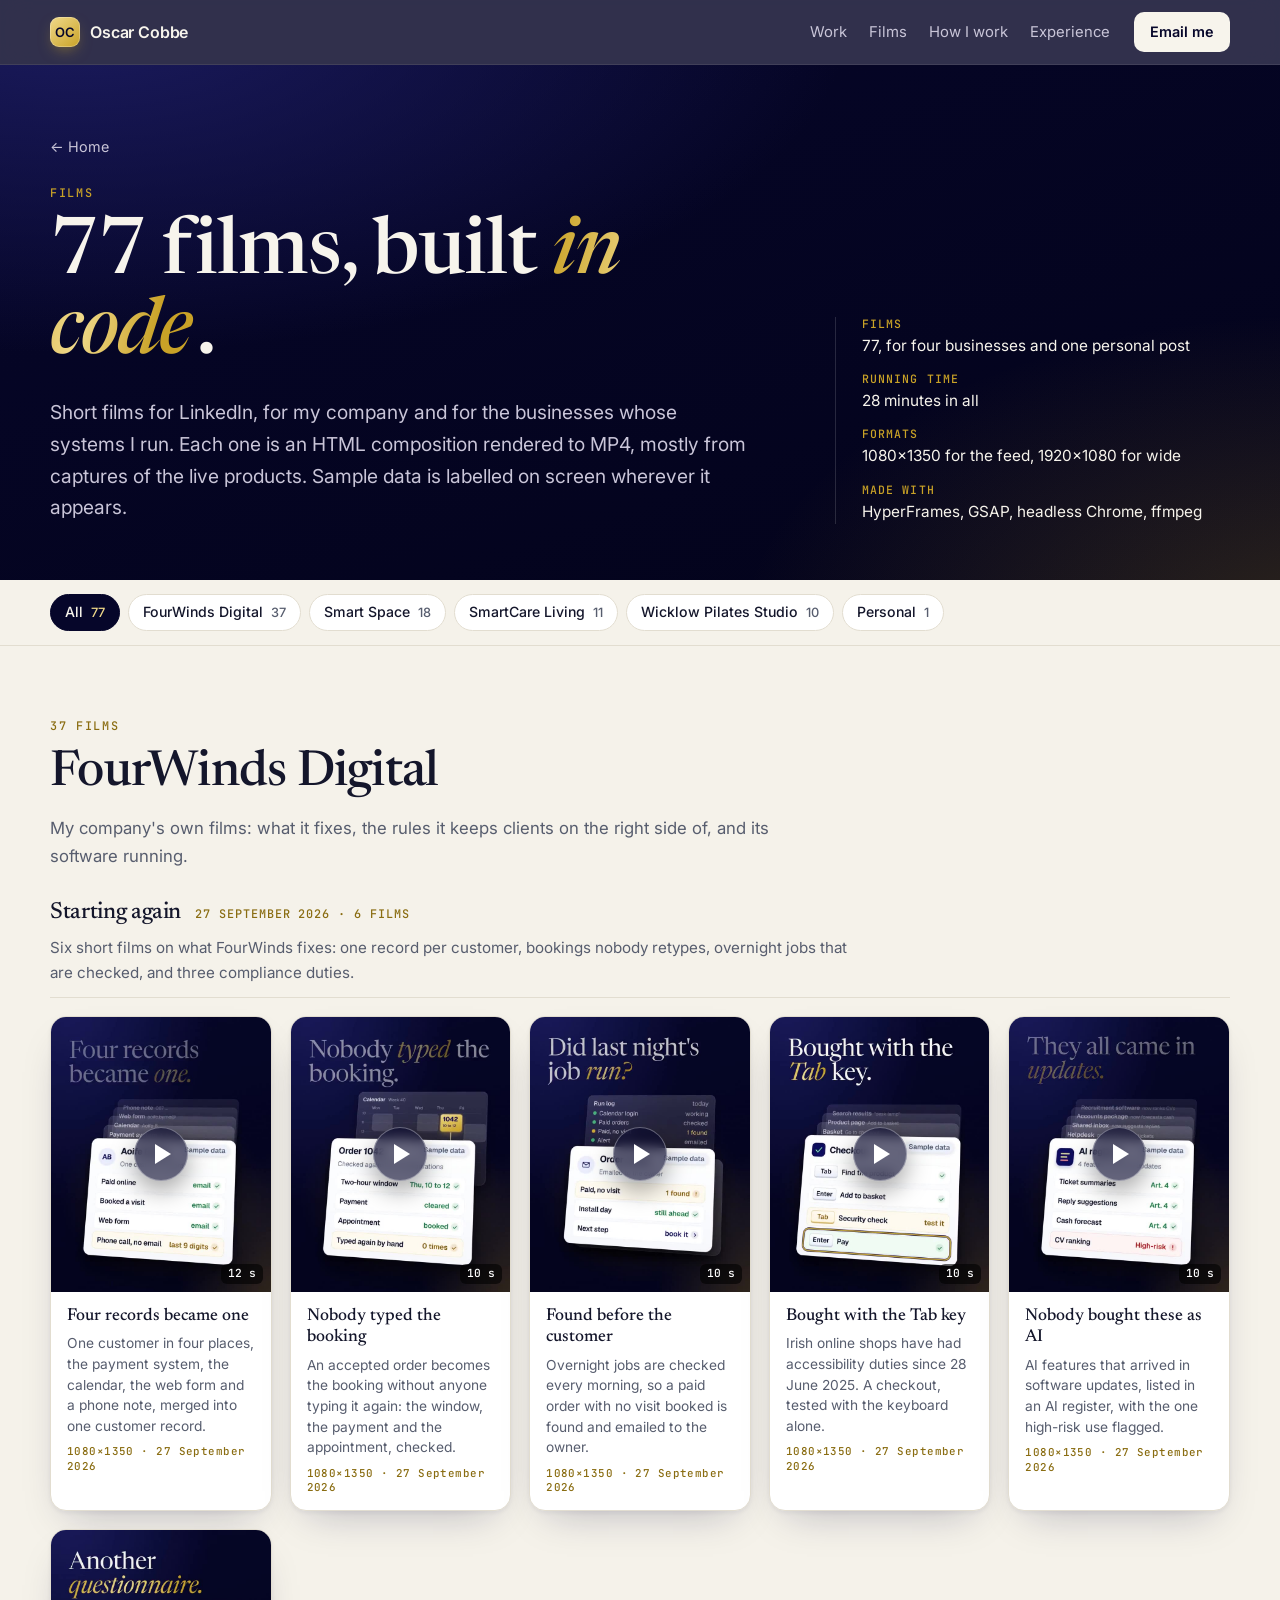
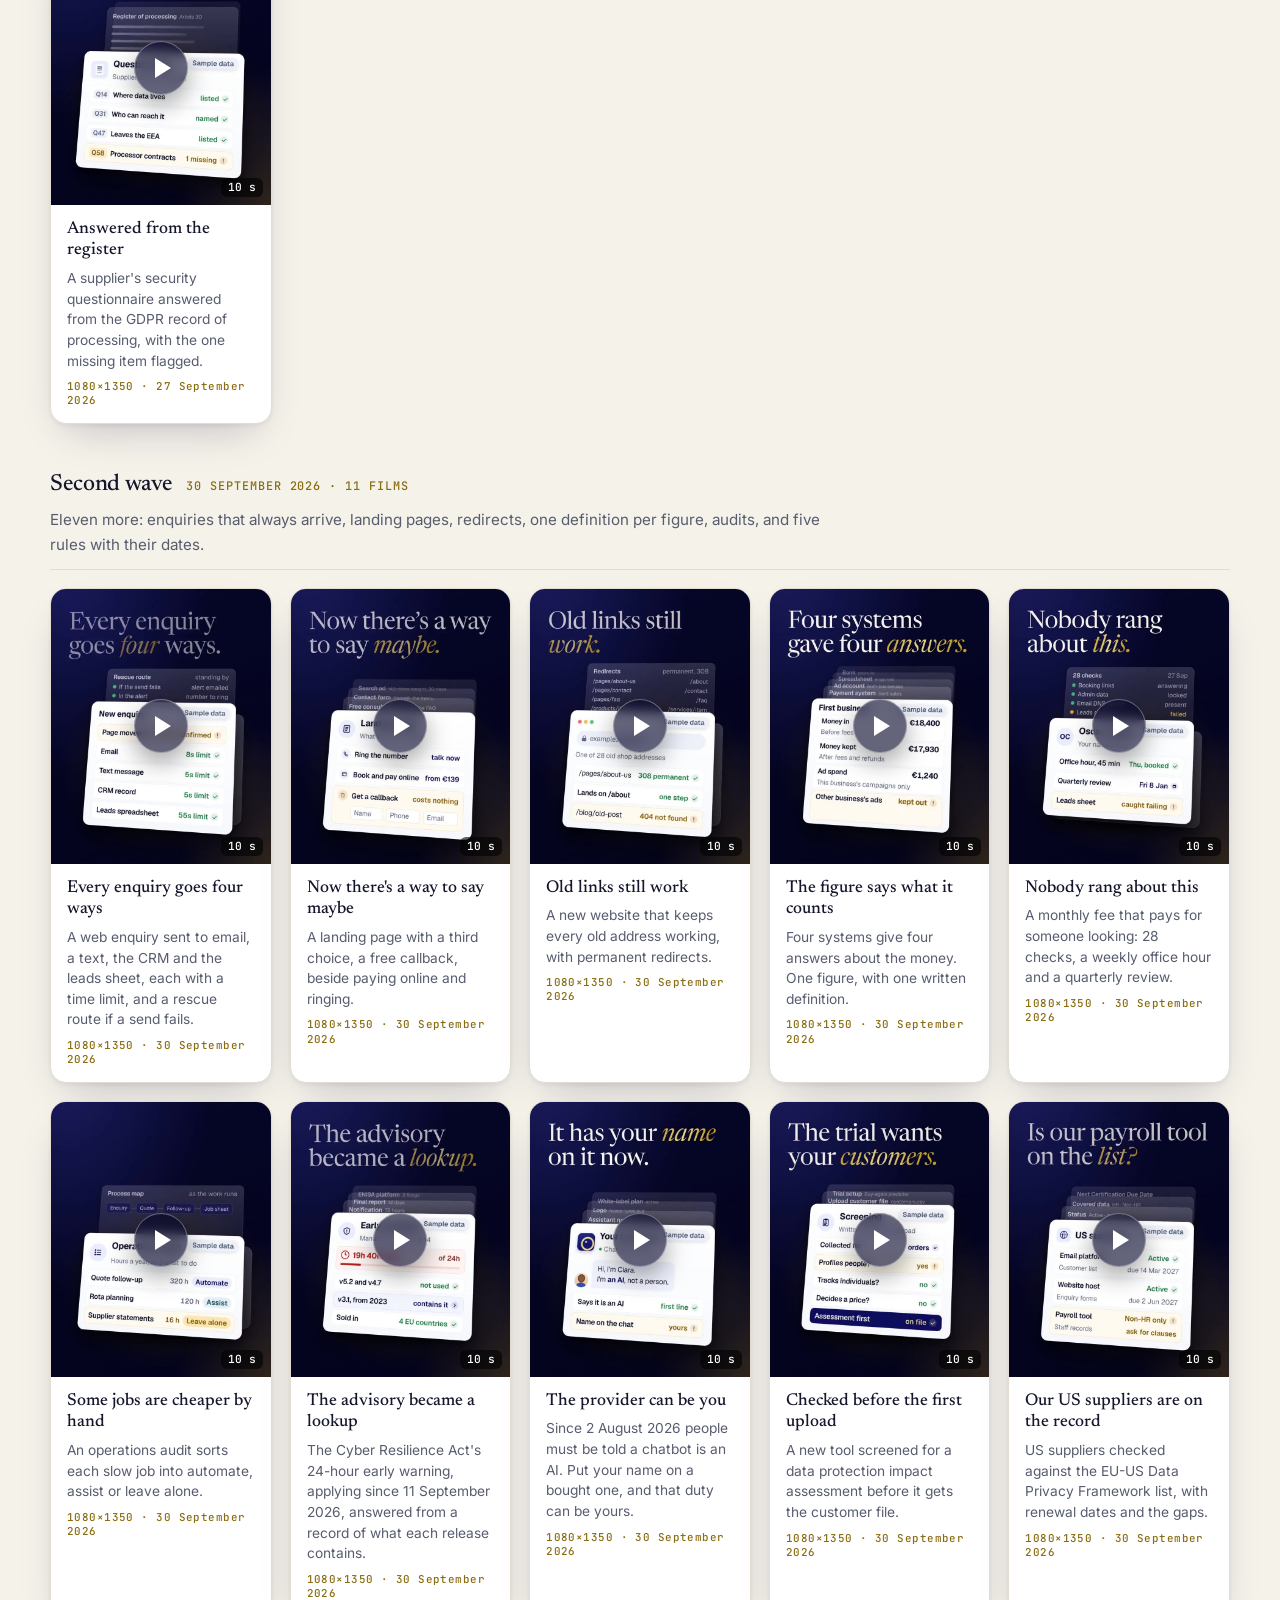
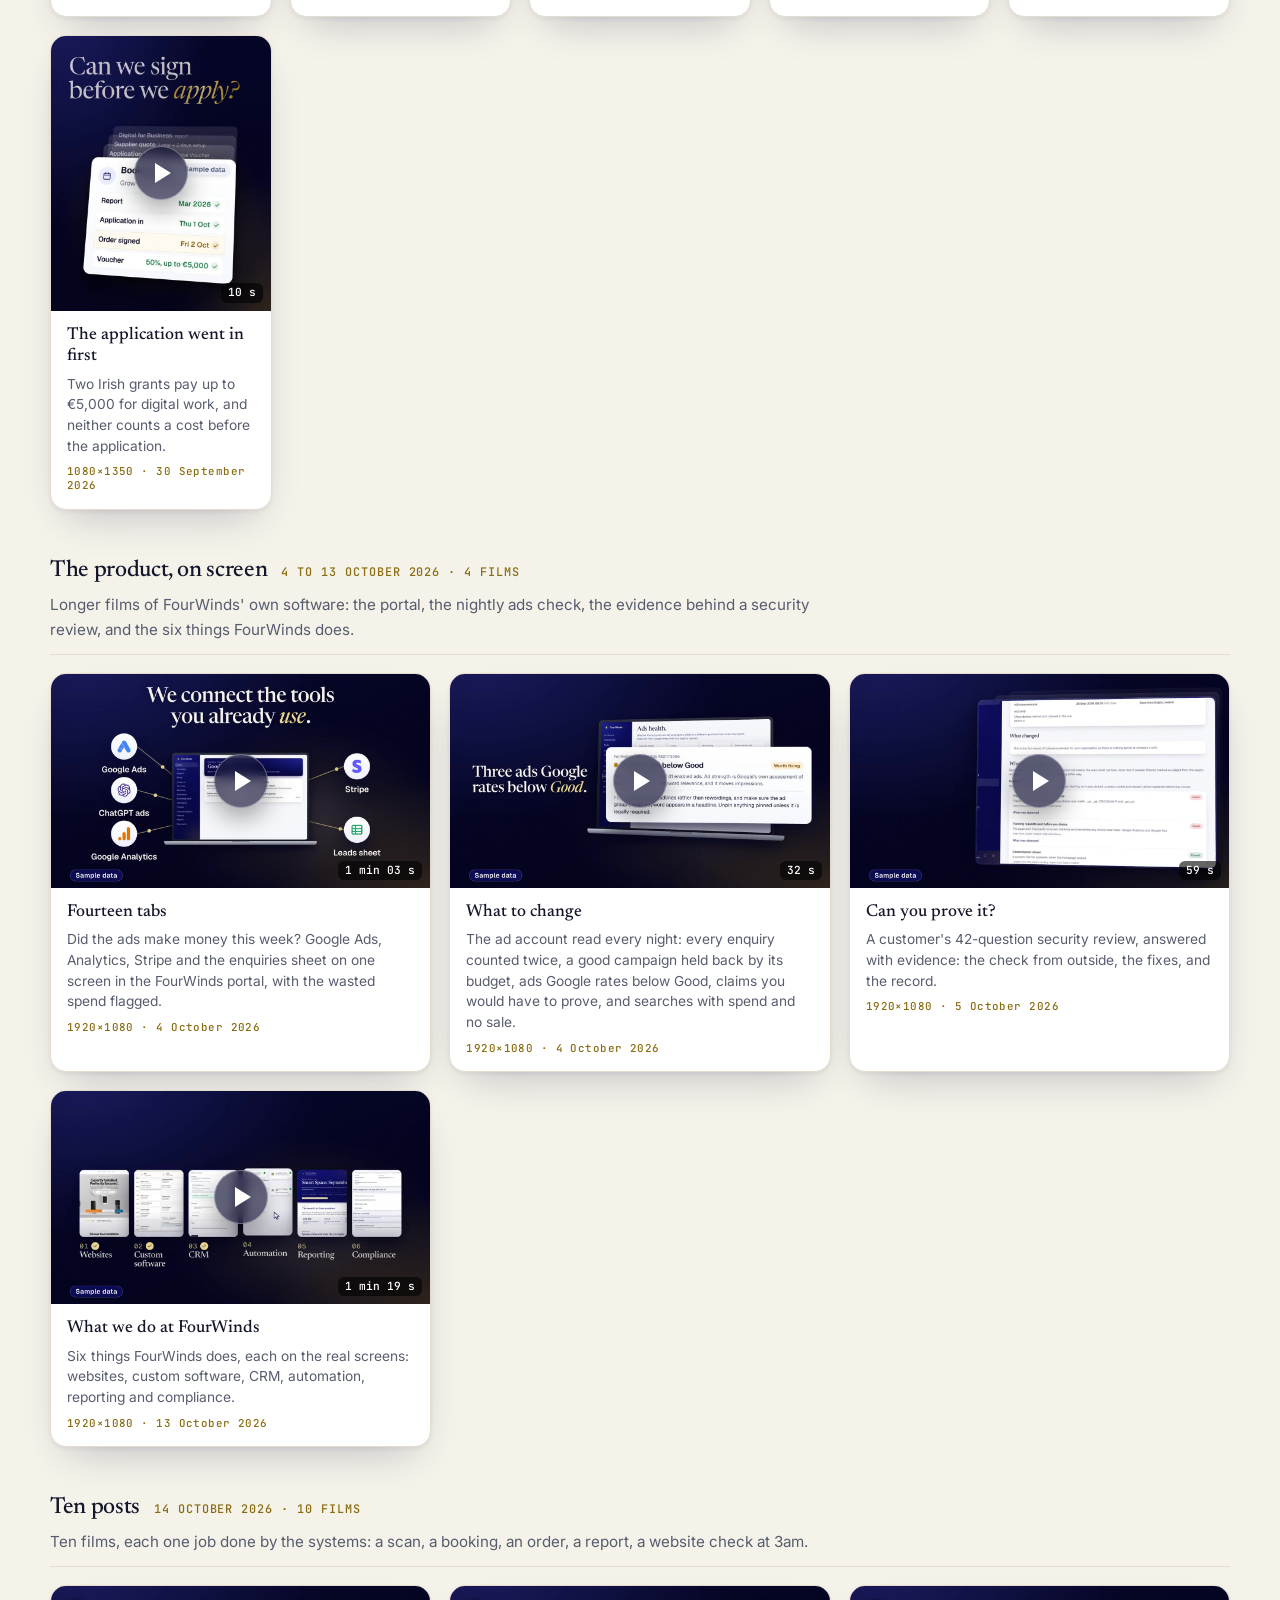
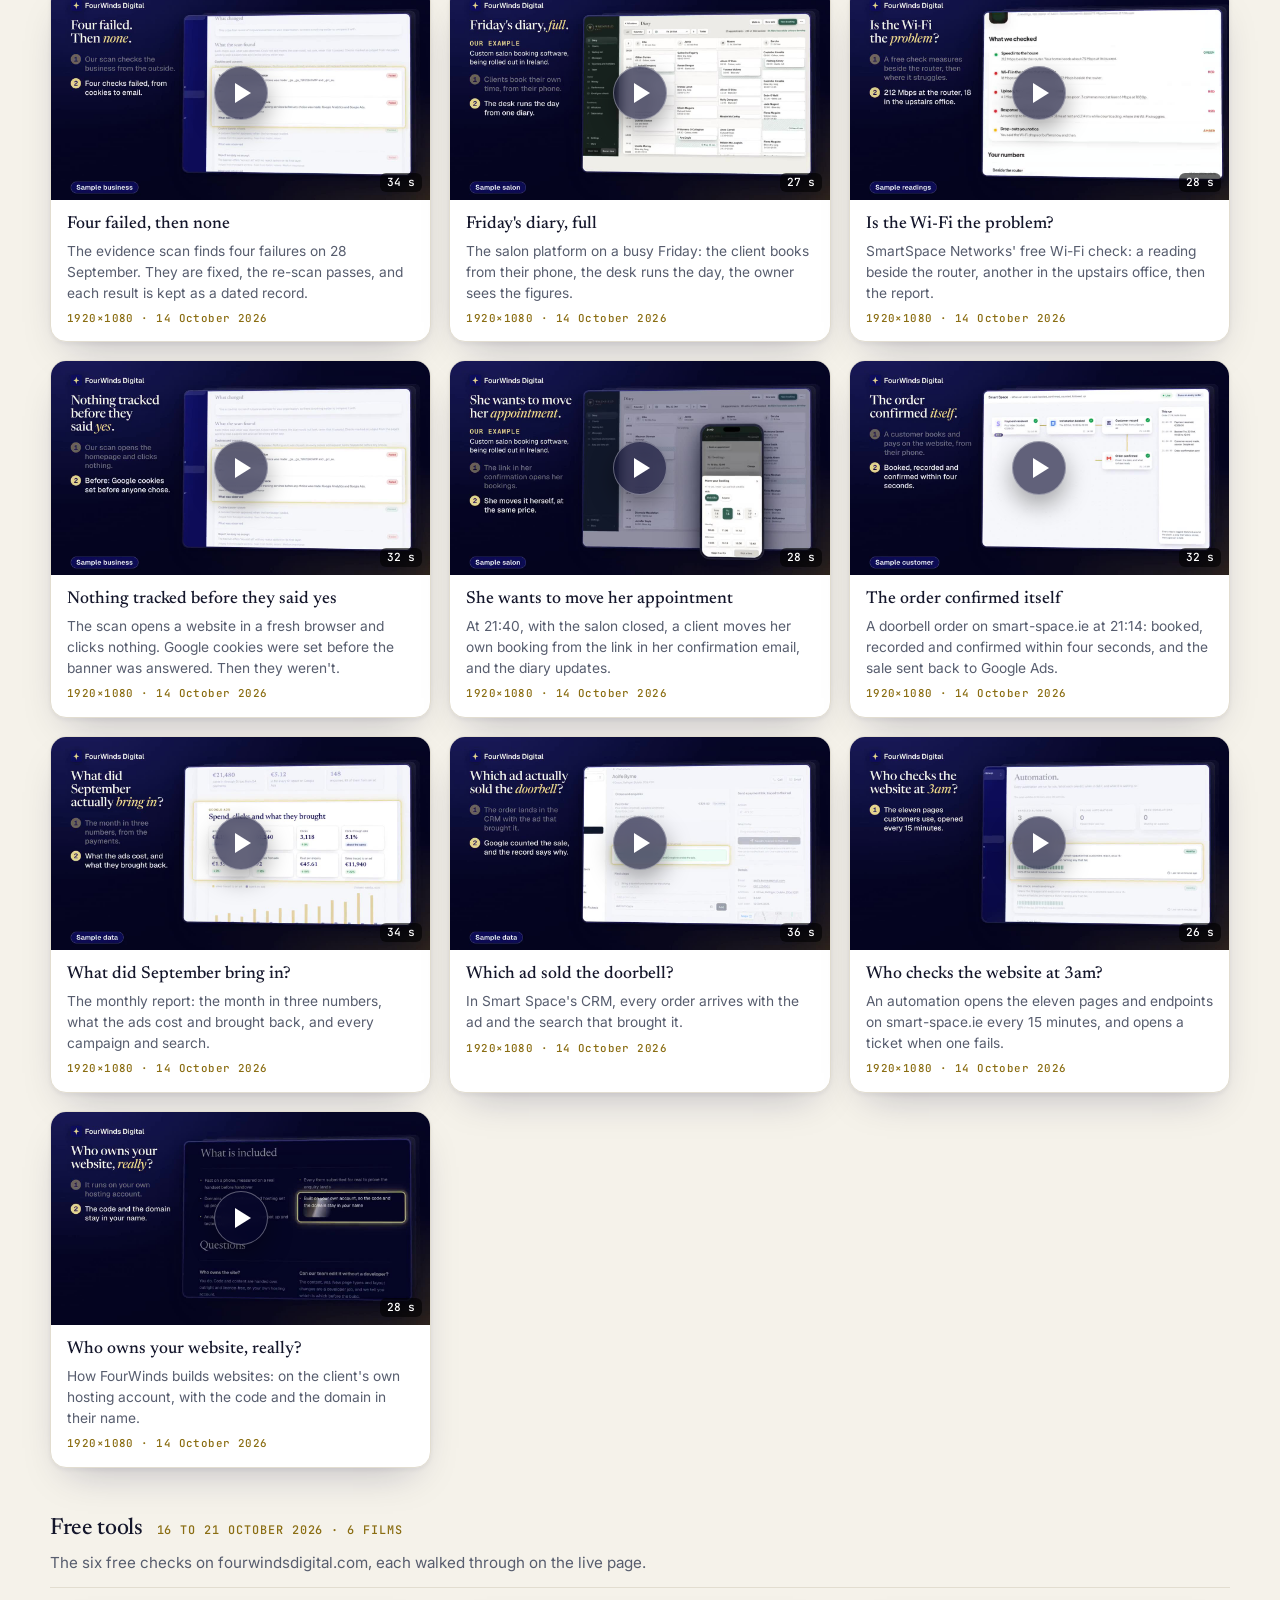
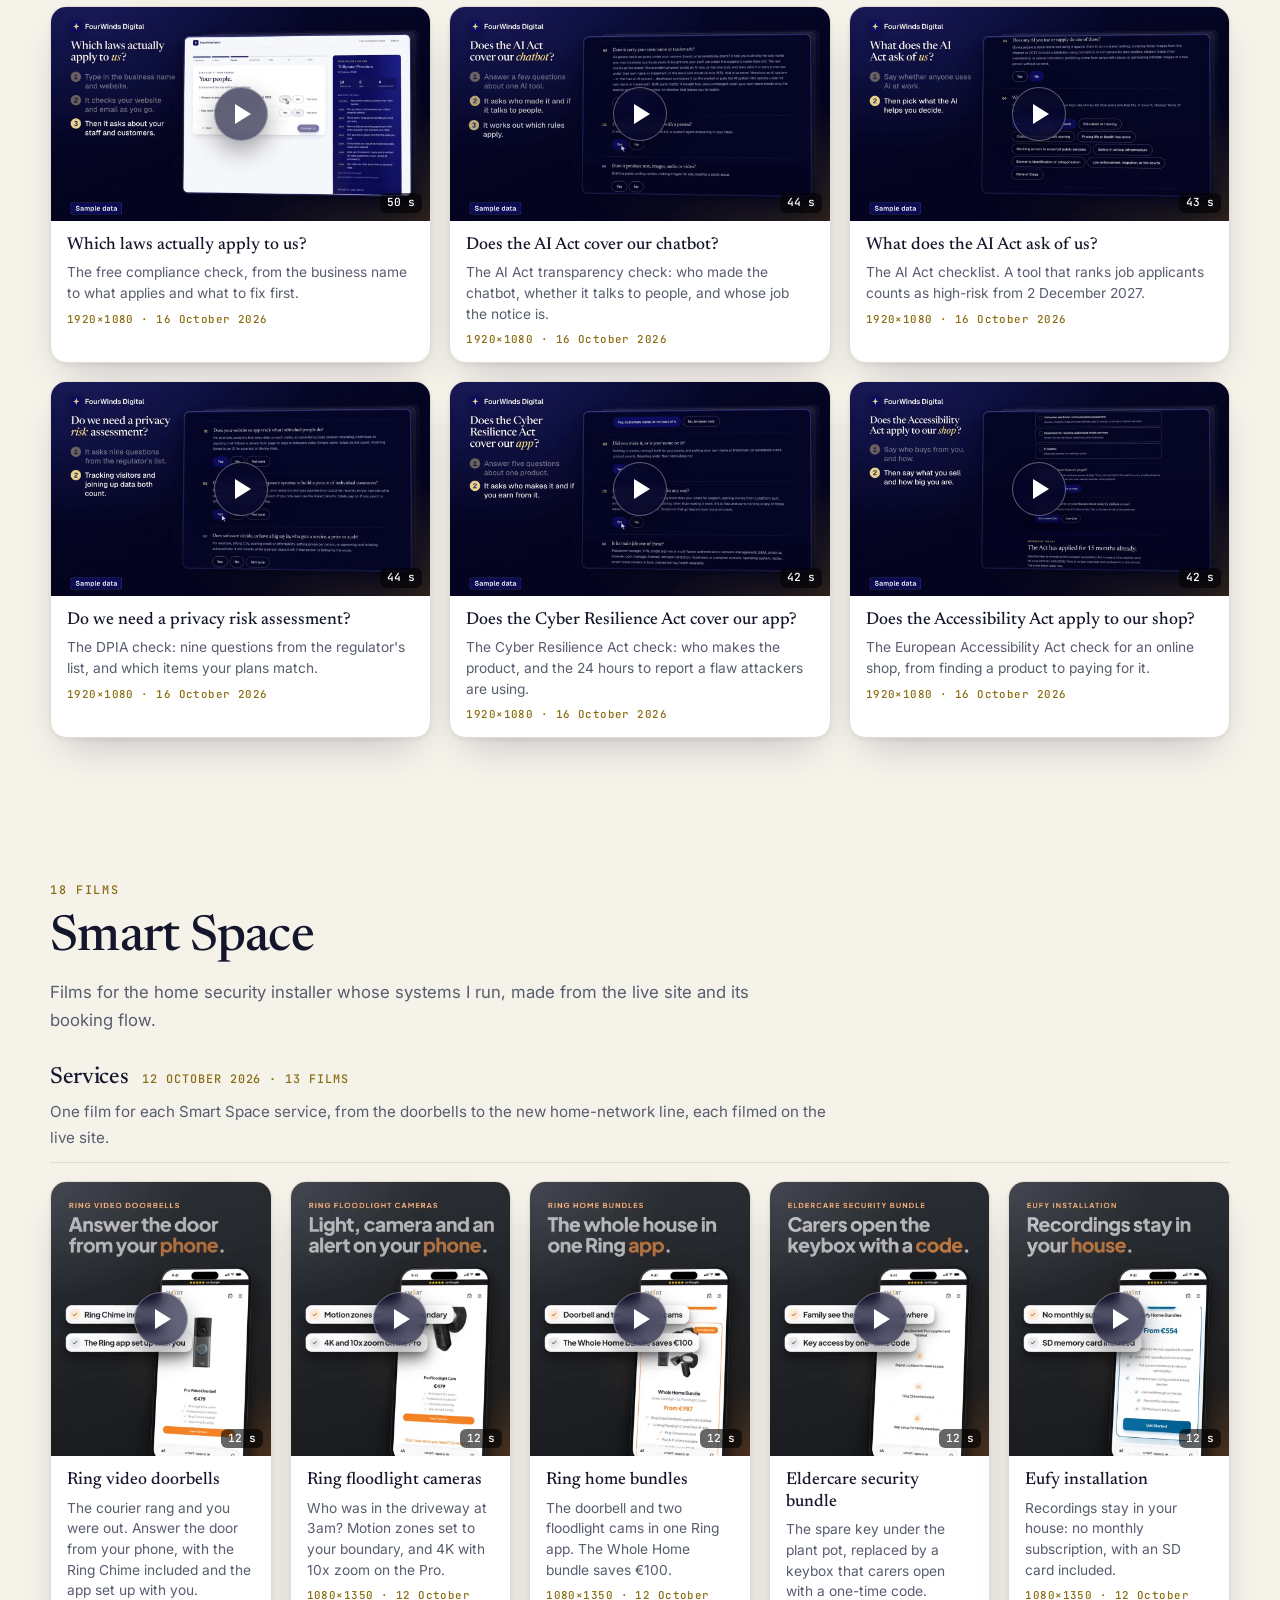
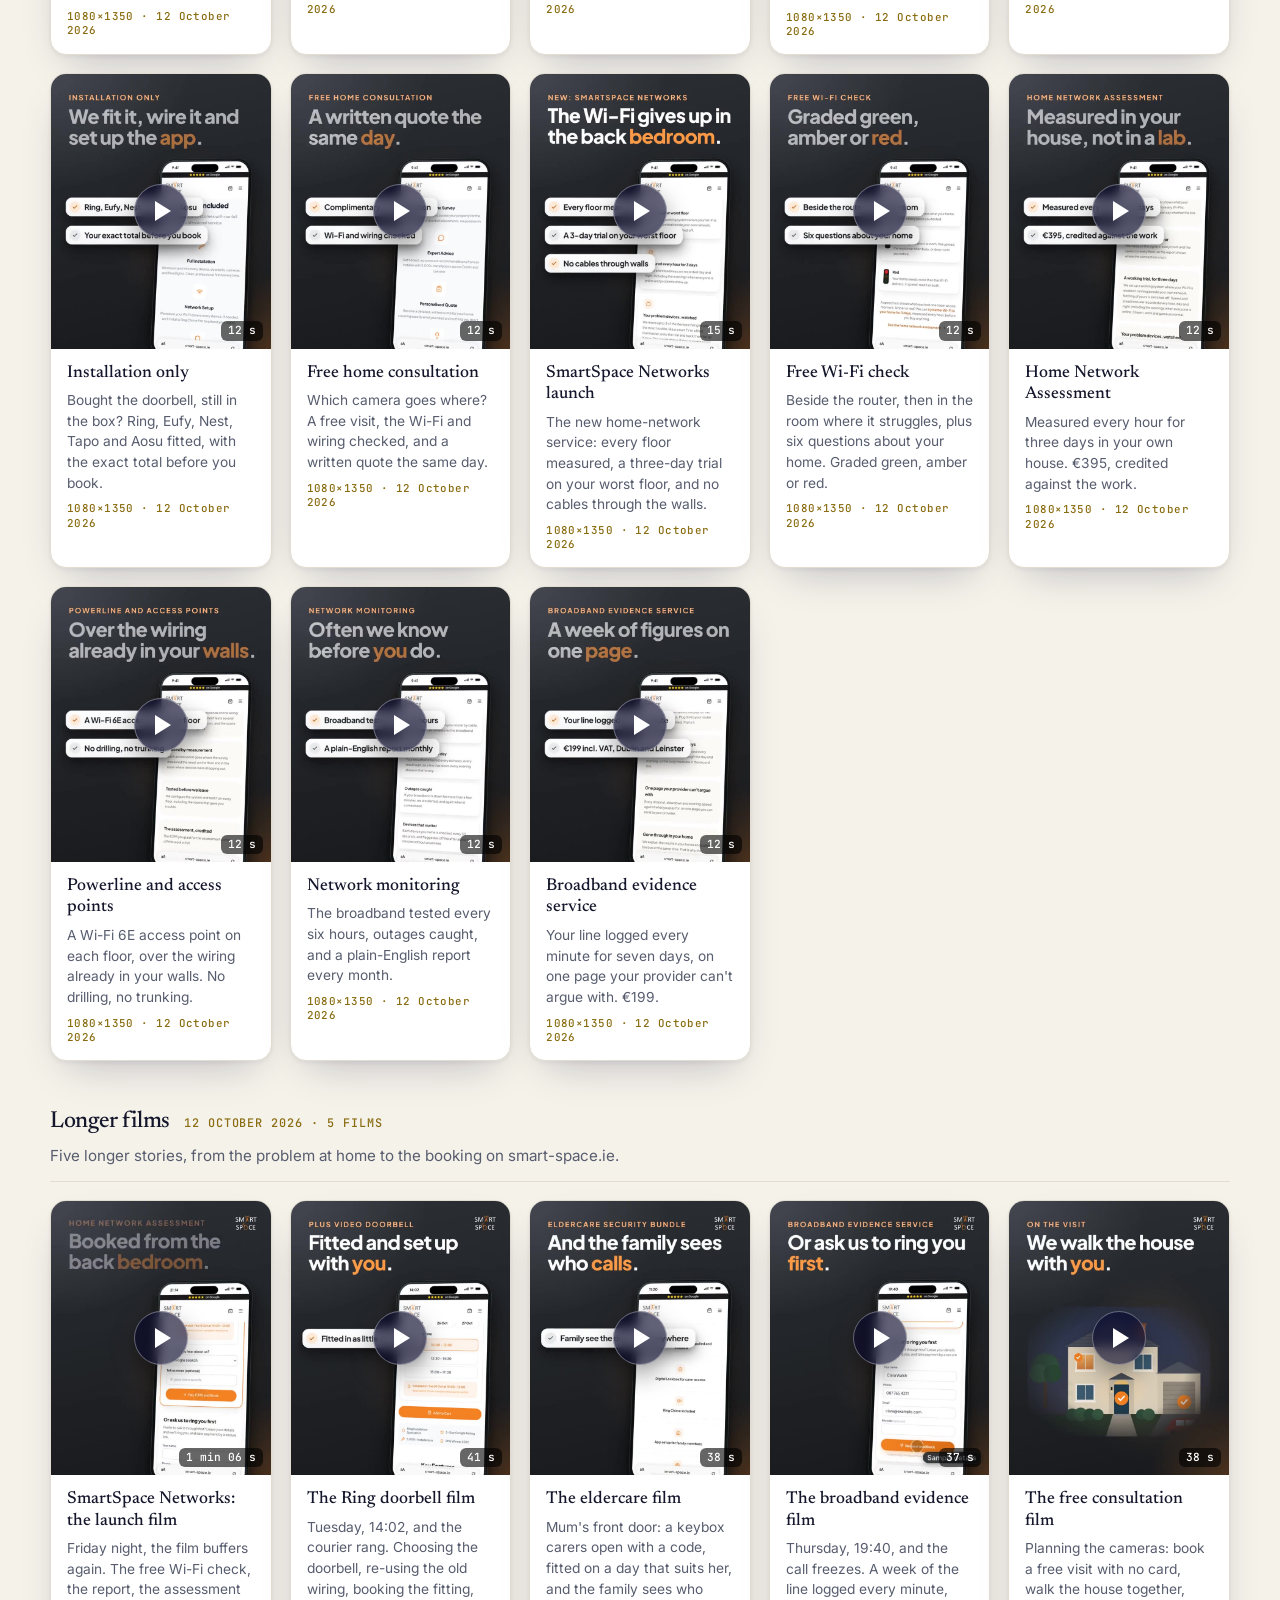
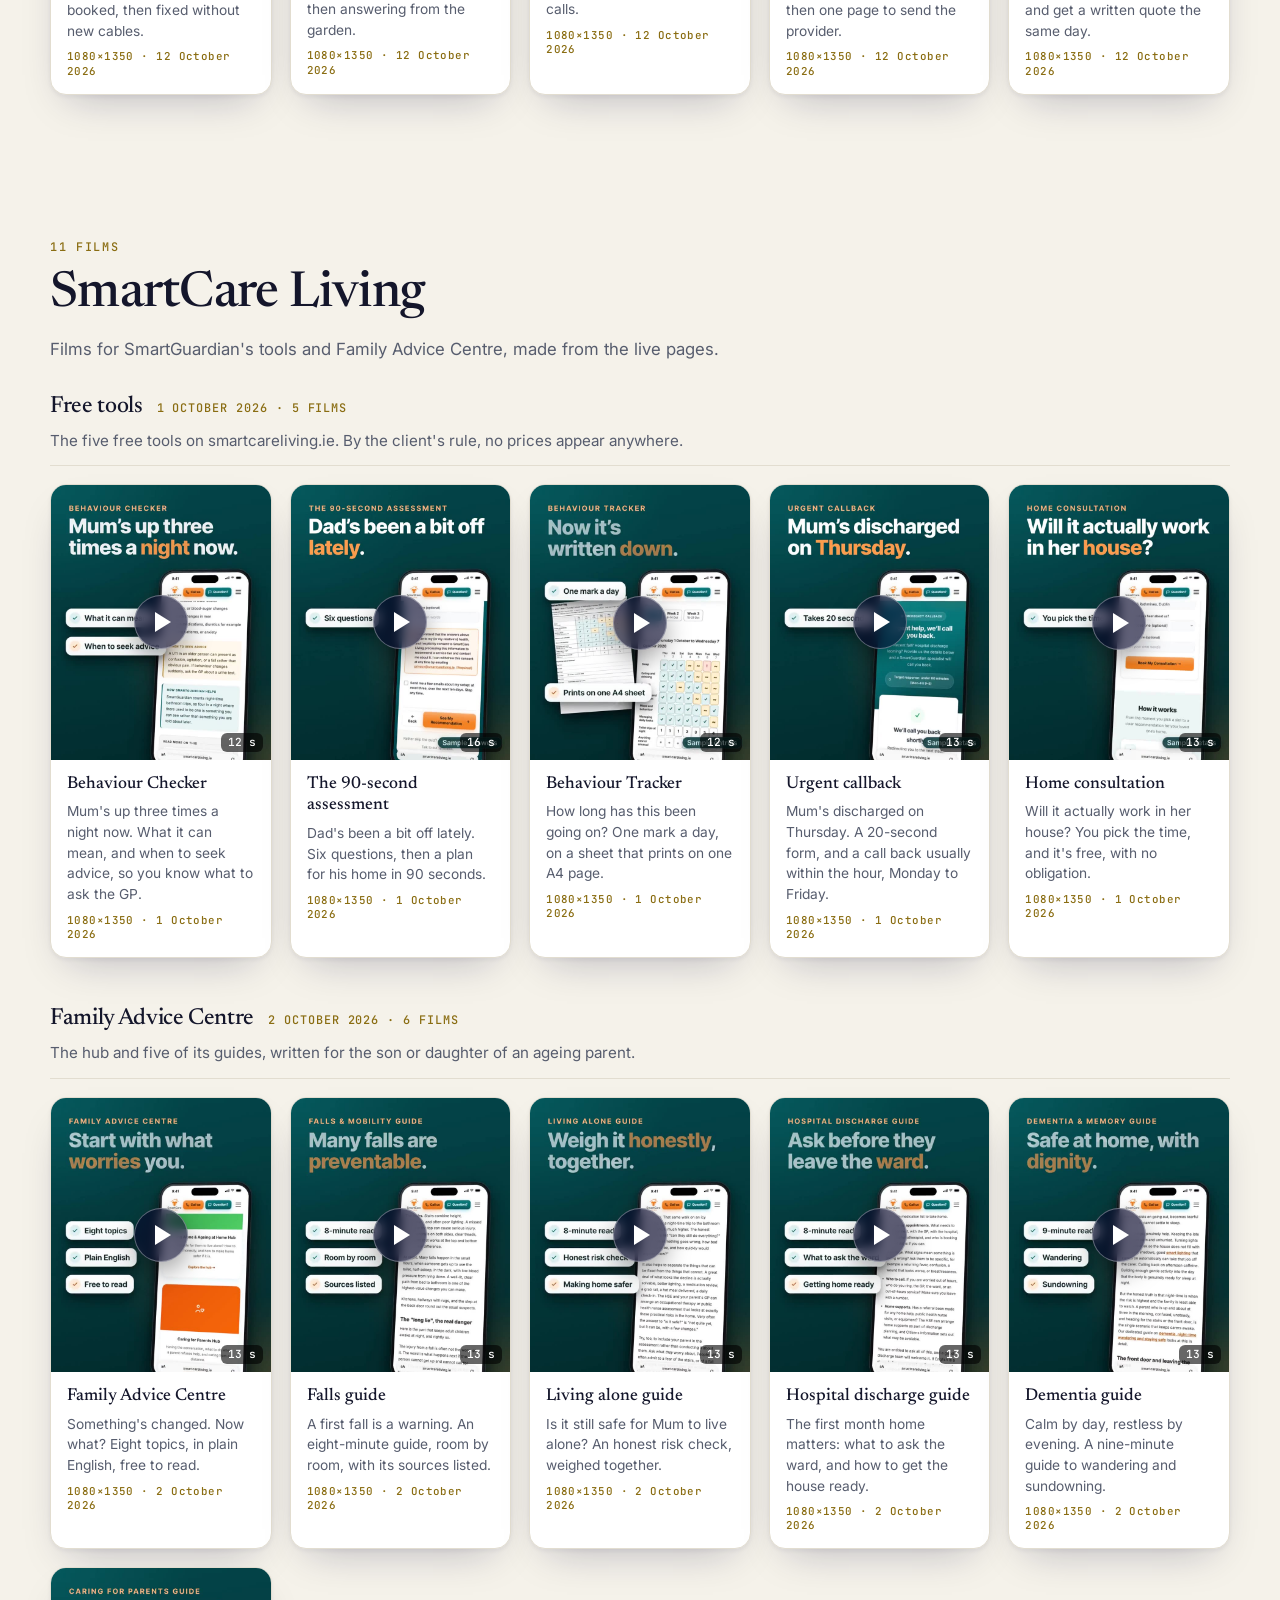
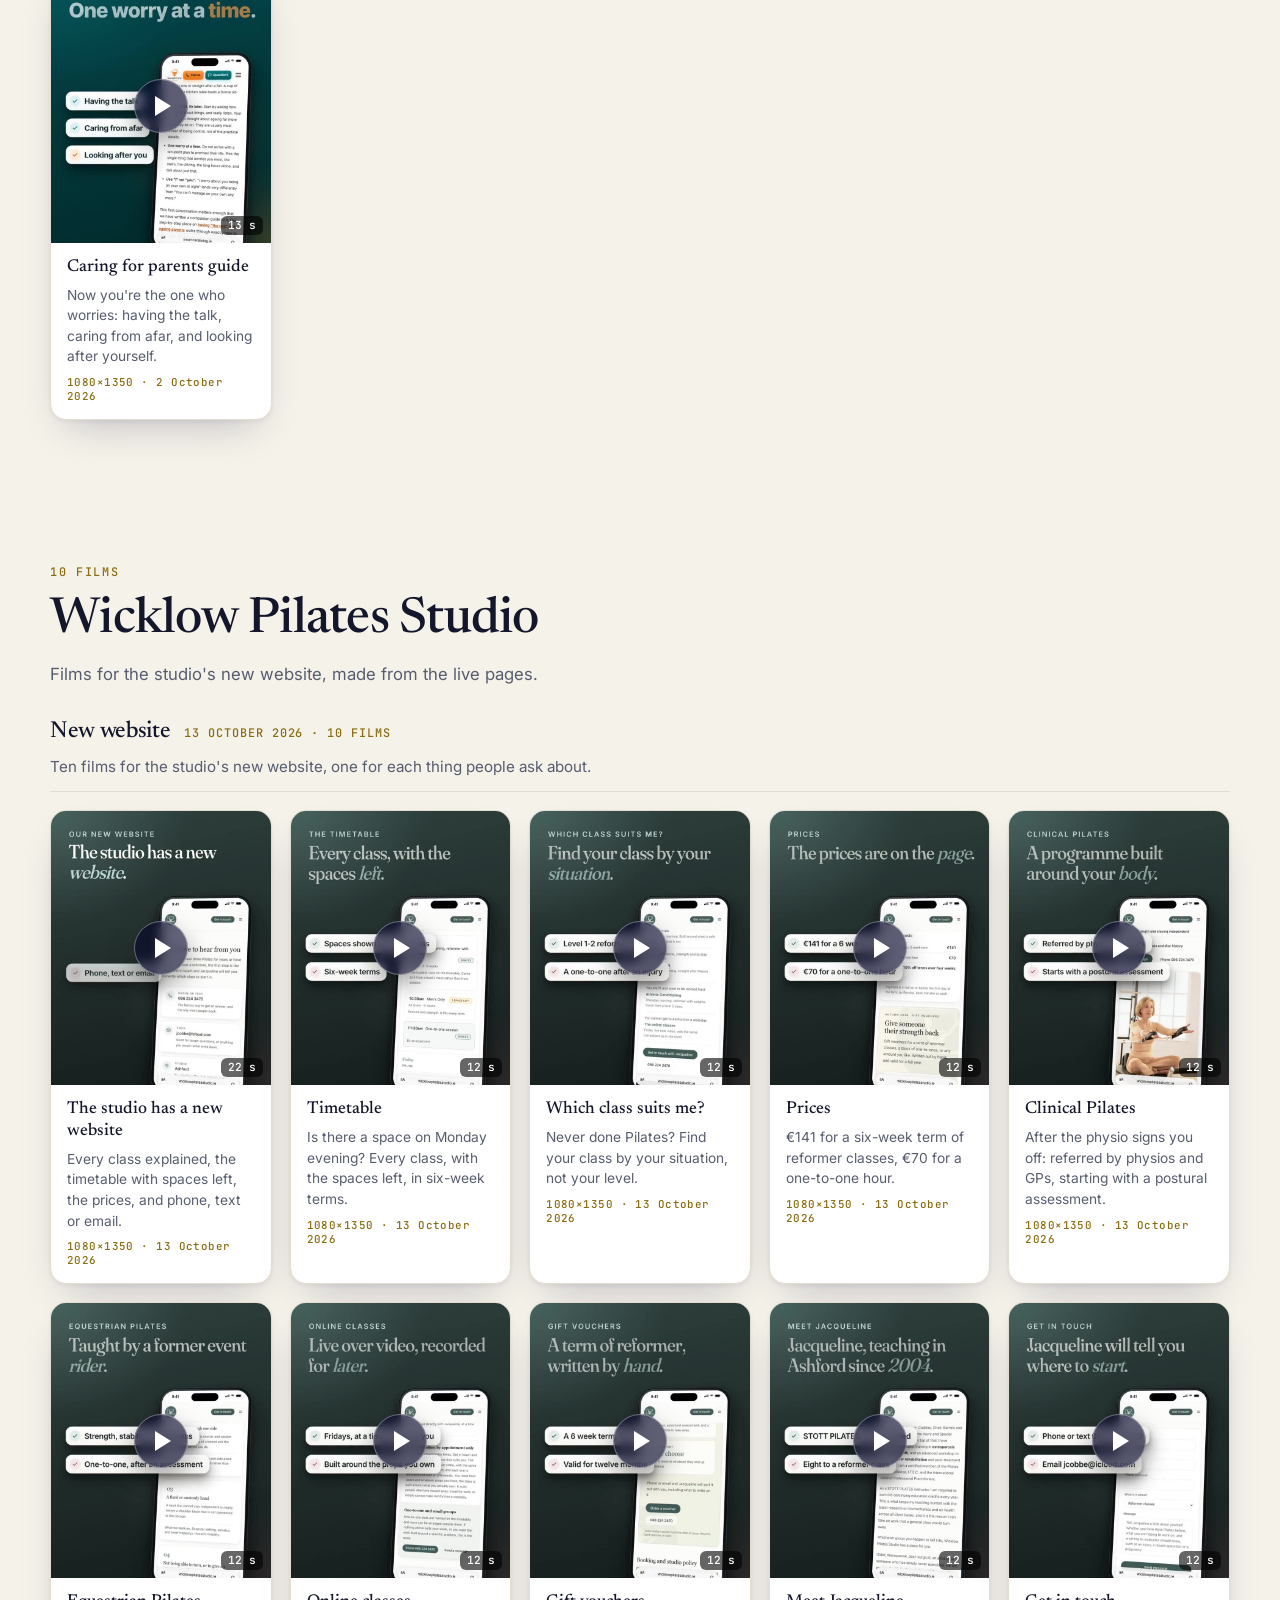
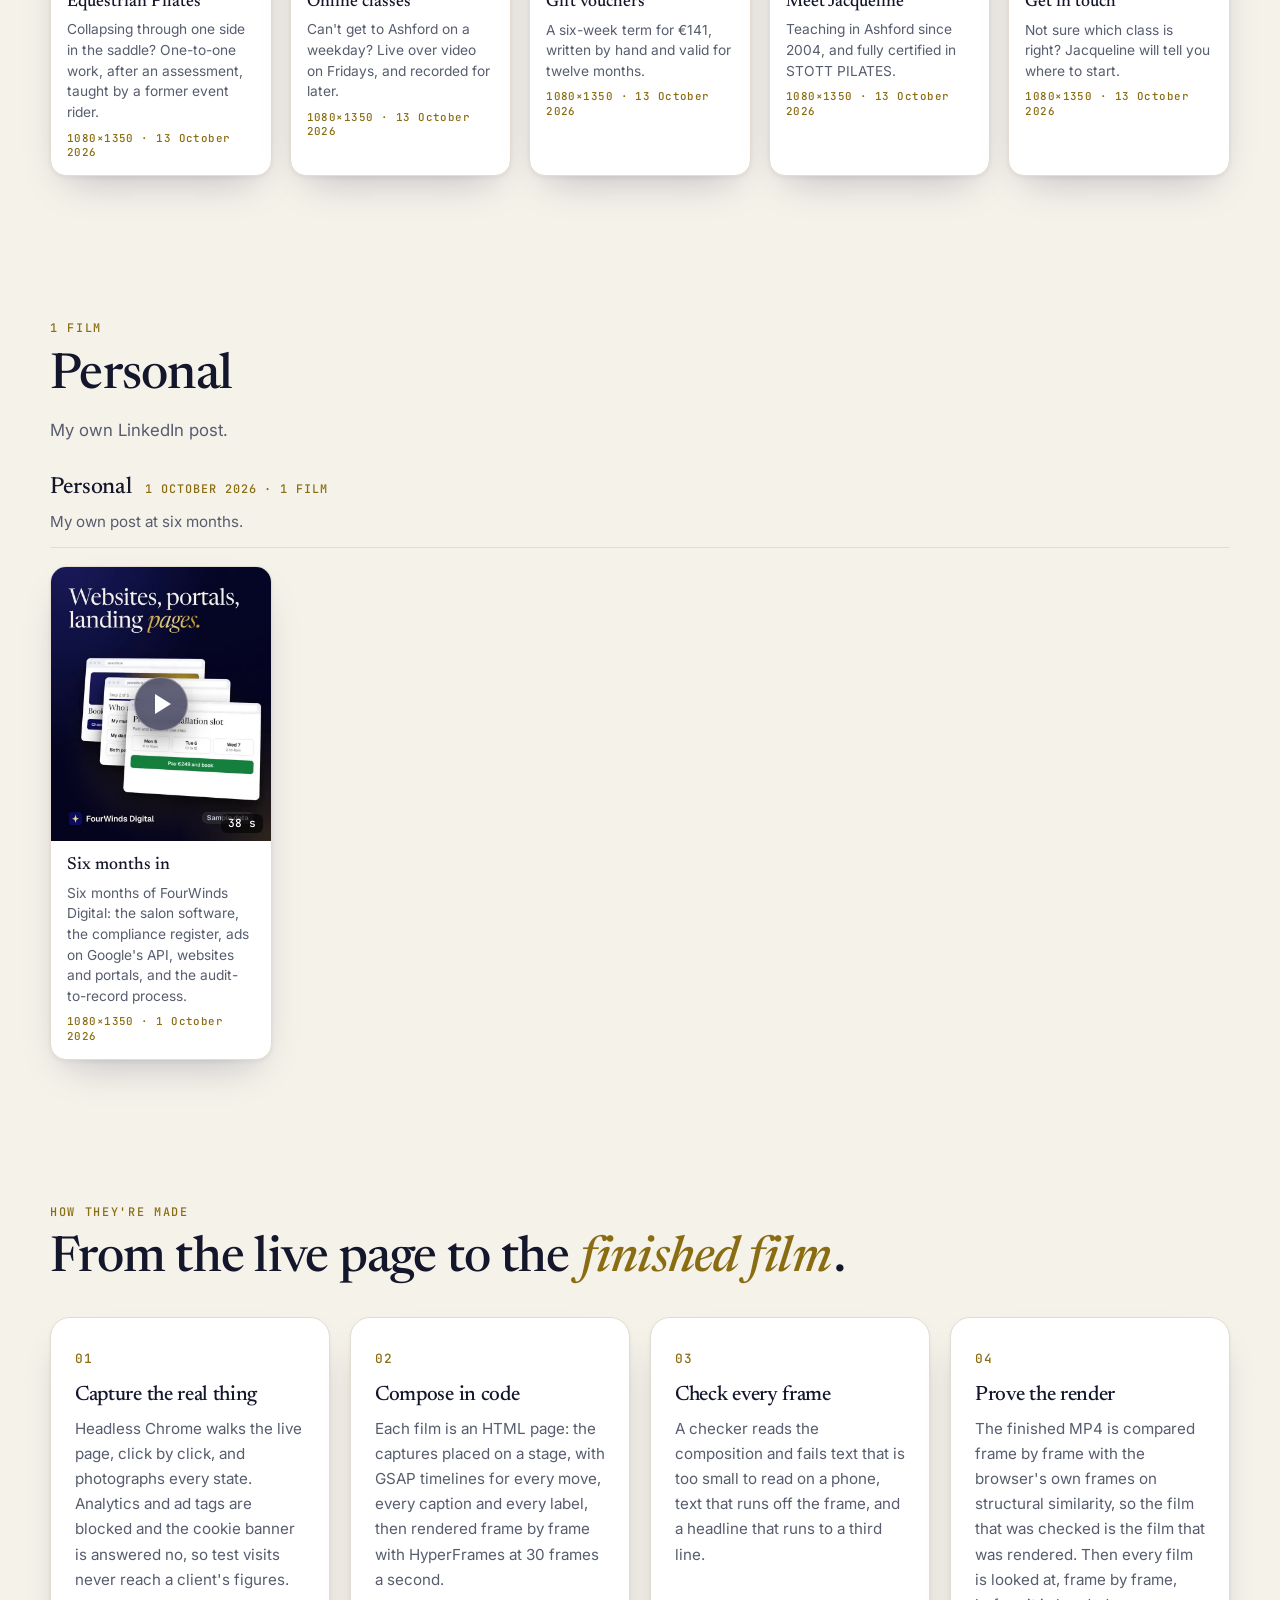
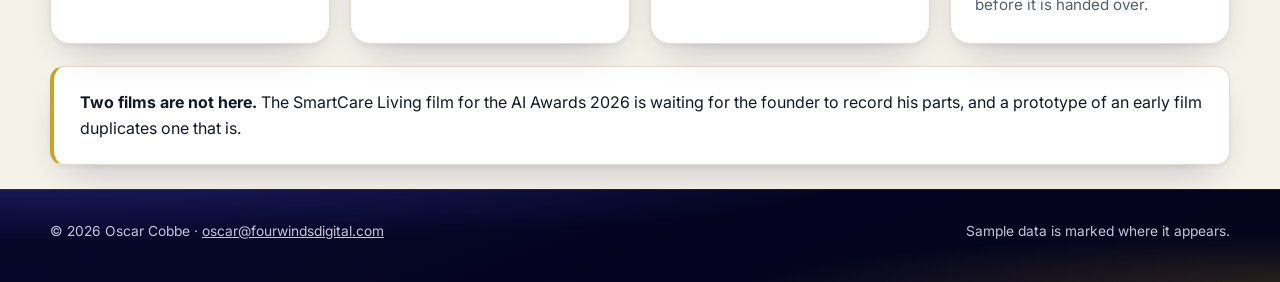
==== films.html @ 9a243791 "All 77 films: a films page, a shared player, and films on every case study Every film for FourWinds," ====
<!doctype html>
<html lang="en-IE">
<head>
<meta charset="utf-8">
<meta name="viewport" content="width=device-width, initial-scale=1">
<title>Films | Oscar Cobbe</title>
<meta name="description" content="77 short films I built in code for FourWinds Digital, Smart Space, SmartCare Living and Wicklow Pilates Studio, mostly from captures of the live products.">
<meta name="theme-color" content="#06062a">
<meta property="og:title" content="Films | Oscar Cobbe">
<meta property="og:description" content="77 short films, built in code from the live products.">
<meta property="og:image" content="https://oscarcobbe.fourwindsdigital.com/video/all/fw-what-we-do.jpg">
<meta property="og:url" content="https://oscarcobbe.fourwindsdigital.com/films">
<link rel="canonical" href="https://oscarcobbe.fourwindsdigital.com/films">
<link rel="icon" href="/img/favicon.svg" type="image/svg+xml">
<link rel="preconnect" href="https://fonts.googleapis.com">
<link rel="preconnect" href="https://fonts.gstatic.com" crossorigin>
<link href="https://fonts.googleapis.com/css2?family=Inter:wght@400;500;600&family=JetBrains+Mono:wght@500&family=Newsreader:ital,opsz,wght@0,6..72,400;0,6..72,500;1,6..72,400;1,6..72,500&display=swap" rel="stylesheet">
<link rel="stylesheet" href="/assets/style.css?v=3">
</head>
<body>
<a class="skip" href="#all">Skip to the films</a>
<nav class="nav" aria-label="Main">
  <div class="wrap">
    <a class="brand" href="/"><span class="mark">OC</span>Oscar Cobbe</a>
    <ul>
      <li><a href="/#work">Work</a></li>
      <li><a href="/films" aria-current="page">Films</a></li>
      <li><a href="/#how">How I work</a></li>
      <li><a href="/#experience">Experience</a></li>
    </ul>
    <a class="cta" href="mailto:oscar@fourwindsdigital.com">Email me</a>
  </div>
</nav>

<header class="ground cs-hero" style="padding-bottom:56px">
  <div class="wrap">
    <div class="crumbs"><a href="/">← Home</a></div>
    <div class="intro">
      <div>
        <p class="eyebrow">Films</p>
        <h1>77 films, built <em>in code</em>.</h1>
        <p class="lede">Short films for LinkedIn, for my company and for the businesses whose systems I run. Each one is an HTML composition rendered to MP4, mostly from captures of the live products. Sample data is labelled on screen wherever it appears.</p>
      </div>
      <ul class="facts">
        <li><b>Films</b><span>77, for four businesses and one personal post</span></li>
        <li><b>Running time</b><span>28 minutes in all</span></li>
        <li><b>Formats</b><span>1080×1350 for the feed, 1920×1080 for wide</span></li>
        <li><b>Made with</b><span>HyperFrames, GSAP, headless Chrome, ffmpeg</span></li>
      </ul>
    </div>
  </div>
</header>

<main id="all" class="on-paper fpage">
  <div class="fbar"><div class="wrap"><div class="chips" role="group" aria-label="Show films for"><button type="button" class="chip on" data-filter="all">All <span>77</span></button><button type="button" class="chip" data-filter="fourwinds">FourWinds Digital <span>37</span></button><button type="button" class="chip" data-filter="smart-space">Smart Space <span>18</span></button><button type="button" class="chip" data-filter="smartcare-living">SmartCare Living <span>11</span></button><button type="button" class="chip" data-filter="wicklow-pilates">Wicklow Pilates Studio <span>10</span></button><button type="button" class="chip" data-filter="personal">Personal <span>1</span></button></div></div></div>
<section class="fgroup" id="fourwinds" data-group="fourwinds"><div class="wrap">
<div class="fghead"><p class="eyebrow">37 films</p><h2>FourWinds Digital</h2><p class="sub">My company&#x27;s own films: what it fixes, the rules it keeps clients on the right side of, and its software running.</p></div>
<div class="fseries"><div class="fshead"><h3>Starting again</h3><span>27 September 2026 · 6 films</span><p>Six short films on what FourWinds fixes: one record per customer, bookings nobody retypes, overnight jobs that are checked, and three compliance duties.</p></div><div class="fgrid v"><button class="fcard v" type="button" data-src="/video/all/fw-one-customer-one-record.mp4" data-poster="/video/all/fw-one-customer-one-record.jpg" data-title="Four records became one" data-desc="One customer in four places, the payment system, the calendar, the web form and a phone note, merged into one customer record." data-meta="12 s · 1080×1350 · 27 September 2026" data-group="fourwinds"><span class="fpic"><img src="/video/all/fw-one-customer-one-record.jpg" alt="" loading="lazy" width="720" height="900"><span class="fplay" aria-hidden="true"></span><span class="fdur">12 s</span></span><span class="ftxt"><b>Four records became one</b><span>One customer in four places, the payment system, the calendar, the web form and a phone note, merged into one customer record.</span><small>1080×1350 · 27 September 2026</small></span></button><button class="fcard v" type="button" data-src="/video/all/fw-the-order-is-the-booking.mp4" data-poster="/video/all/fw-the-order-is-the-booking.jpg" data-title="Nobody typed the booking" data-desc="An accepted order becomes the booking without anyone typing it again: the window, the payment and the appointment, checked." data-meta="10 s · 1080×1350 · 27 September 2026" data-group="fourwinds"><span class="fpic"><img src="/video/all/fw-the-order-is-the-booking.jpg" alt="" loading="lazy" width="720" height="900"><span class="fplay" aria-hidden="true"></span><span class="fdur">10 s</span></span><span class="ftxt"><b>Nobody typed the booking</b><span>An accepted order becomes the booking without anyone typing it again: the window, the payment and the appointment, checked.</span><small>1080×1350 · 27 September 2026</small></span></button><button class="fcard v" type="button" data-src="/video/all/fw-found-before-the-customer.mp4" data-poster="/video/all/fw-found-before-the-customer.jpg" data-title="Found before the customer" data-desc="Overnight jobs are checked every morning, so a paid order with no visit booked is found and emailed to the owner." data-meta="10 s · 1080×1350 · 27 September 2026" data-group="fourwinds"><span class="fpic"><img src="/video/all/fw-found-before-the-customer.jpg" alt="" loading="lazy" width="720" height="900"><span class="fplay" aria-hidden="true"></span><span class="fdur">10 s</span></span><span class="ftxt"><b>Found before the customer</b><span>Overnight jobs are checked every morning, so a paid order with no visit booked is found and emailed to the owner.</span><small>1080×1350 · 27 September 2026</small></span></button><button class="fcard v" type="button" data-src="/video/all/fw-bought-with-the-tab-key.mp4" data-poster="/video/all/fw-bought-with-the-tab-key.jpg" data-title="Bought with the Tab key" data-desc="Irish online shops have had accessibility duties since 28 June 2025. A checkout, tested with the keyboard alone." data-meta="10 s · 1080×1350 · 27 September 2026" data-group="fourwinds"><span class="fpic"><img src="/video/all/fw-bought-with-the-tab-key.jpg" alt="" loading="lazy" width="720" height="900"><span class="fplay" aria-hidden="true"></span><span class="fdur">10 s</span></span><span class="ftxt"><b>Bought with the Tab key</b><span>Irish online shops have had accessibility duties since 28 June 2025. A checkout, tested with the keyboard alone.</span><small>1080×1350 · 27 September 2026</small></span></button><button class="fcard v" type="button" data-src="/video/all/fw-arrived-in-an-update.mp4" data-poster="/video/all/fw-arrived-in-an-update.jpg" data-title="Nobody bought these as AI" data-desc="AI features that arrived in software updates, listed in an AI register, with the one high-risk use flagged." data-meta="10 s · 1080×1350 · 27 September 2026" data-group="fourwinds"><span class="fpic"><img src="/video/all/fw-arrived-in-an-update.jpg" alt="" loading="lazy" width="720" height="900"><span class="fplay" aria-hidden="true"></span><span class="fdur">10 s</span></span><span class="ftxt"><b>Nobody bought these as AI</b><span>AI features that arrived in software updates, listed in an AI register, with the one high-risk use flagged.</span><small>1080×1350 · 27 September 2026</small></span></button><button class="fcard v" type="button" data-src="/video/all/fw-answered-from-the-register.mp4" data-poster="/video/all/fw-answered-from-the-register.jpg" data-title="Answered from the register" data-desc="A supplier&#x27;s security questionnaire answered from the GDPR record of processing, with the one missing item flagged." data-meta="10 s · 1080×1350 · 27 September 2026" data-group="fourwinds"><span class="fpic"><img src="/video/all/fw-answered-from-the-register.jpg" alt="" loading="lazy" width="720" height="900"><span class="fplay" aria-hidden="true"></span><span class="fdur">10 s</span></span><span class="ftxt"><b>Answered from the register</b><span>A supplier&#x27;s security questionnaire answered from the GDPR record of processing, with the one missing item flagged.</span><small>1080×1350 · 27 September 2026</small></span></button></div></div>
<div class="fseries"><div class="fshead"><h3>Second wave</h3><span>30 September 2026 · 11 films</span><p>Eleven more: enquiries that always arrive, landing pages, redirects, one definition per figure, audits, and five rules with their dates.</p></div><div class="fgrid v"><button class="fcard v" type="button" data-src="/video/all/fw-every-enquiry-arrives.mp4" data-poster="/video/all/fw-every-enquiry-arrives.jpg" data-title="Every enquiry goes four ways" data-desc="A web enquiry sent to email, a text, the CRM and the leads sheet, each with a time limit, and a rescue route if a send fails." data-meta="10 s · 1080×1350 · 30 September 2026" data-group="fourwinds"><span class="fpic"><img src="/video/all/fw-every-enquiry-arrives.jpg" alt="" loading="lazy" width="720" height="900"><span class="fplay" aria-hidden="true"></span><span class="fdur">10 s</span></span><span class="ftxt"><b>Every enquiry goes four ways</b><span>A web enquiry sent to email, a text, the CRM and the leads sheet, each with a time limit, and a rescue route if a send fails.</span><small>1080×1350 · 30 September 2026</small></span></button><button class="fcard v" type="button" data-src="/video/all/fw-the-page-the-money-lands-on.mp4" data-poster="/video/all/fw-the-page-the-money-lands-on.jpg" data-title="Now there&#x27;s a way to say maybe" data-desc="A landing page with a third choice, a free callback, beside paying online and ringing." data-meta="10 s · 1080×1350 · 30 September 2026" data-group="fourwinds"><span class="fpic"><img src="/video/all/fw-the-page-the-money-lands-on.jpg" alt="" loading="lazy" width="720" height="900"><span class="fplay" aria-hidden="true"></span><span class="fdur">10 s</span></span><span class="ftxt"><b>Now there&#x27;s a way to say maybe</b><span>A landing page with a third choice, a free callback, beside paying online and ringing.</span><small>1080×1350 · 30 September 2026</small></span></button><button class="fcard v" type="button" data-src="/video/all/fw-old-links-still-work.mp4" data-poster="/video/all/fw-old-links-still-work.jpg" data-title="Old links still work" data-desc="A new website that keeps every old address working, with permanent redirects." data-meta="10 s · 1080×1350 · 30 September 2026" data-group="fourwinds"><span class="fpic"><img src="/video/all/fw-old-links-still-work.jpg" alt="" loading="lazy" width="720" height="900"><span class="fplay" aria-hidden="true"></span><span class="fdur">10 s</span></span><span class="ftxt"><b>Old links still work</b><span>A new website that keeps every old address working, with permanent redirects.</span><small>1080×1350 · 30 September 2026</small></span></button><button class="fcard v" type="button" data-src="/video/all/fw-one-figure-one-definition.mp4" data-poster="/video/all/fw-one-figure-one-definition.jpg" data-title="The figure says what it counts" data-desc="Four systems give four answers about the money. One figure, with one written definition." data-meta="10 s · 1080×1350 · 30 September 2026" data-group="fourwinds"><span class="fpic"><img src="/video/all/fw-one-figure-one-definition.jpg" alt="" loading="lazy" width="720" height="900"><span class="fplay" aria-hidden="true"></span><span class="fdur">10 s</span></span><span class="ftxt"><b>The figure says what it counts</b><span>Four systems give four answers about the money. One figure, with one written definition.</span><small>1080×1350 · 30 September 2026</small></span></button><button class="fcard v" type="button" data-src="/video/all/fw-the-weekly-office-hour.mp4" data-poster="/video/all/fw-the-weekly-office-hour.jpg" data-title="Nobody rang about this" data-desc="A monthly fee that pays for someone looking: 28 checks, a weekly office hour and a quarterly review." data-meta="10 s · 1080×1350 · 30 September 2026" data-group="fourwinds"><span class="fpic"><img src="/video/all/fw-the-weekly-office-hour.jpg" alt="" loading="lazy" width="720" height="900"><span class="fplay" aria-hidden="true"></span><span class="fdur">10 s</span></span><span class="ftxt"><b>Nobody rang about this</b><span>A monthly fee that pays for someone looking: 28 checks, a weekly office hour and a quarterly review.</span><small>1080×1350 · 30 September 2026</small></span></button><button class="fcard v" type="button" data-src="/video/all/fw-nothing-extra-for-recommending.mp4" data-poster="/video/all/fw-nothing-extra-for-recommending.jpg" data-title="Some jobs are cheaper by hand" data-desc="An operations audit sorts each slow job into automate, assist or leave alone." data-meta="10 s · 1080×1350 · 30 September 2026" data-group="fourwinds"><span class="fpic"><img src="/video/all/fw-nothing-extra-for-recommending.jpg" alt="" loading="lazy" width="720" height="900"><span class="fplay" aria-hidden="true"></span><span class="fdur">10 s</span></span><span class="ftxt"><b>Some jobs are cheaper by hand</b><span>An operations audit sorts each slow job into automate, assist or leave alone.</span><small>1080×1350 · 30 September 2026</small></span></button><button class="fcard v" type="button" data-src="/video/all/fw-reported-within-24-hours.mp4" data-poster="/video/all/fw-reported-within-24-hours.jpg" data-title="The advisory became a lookup" data-desc="The Cyber Resilience Act&#x27;s 24-hour early warning, applying since 11 September 2026, answered from a record of what each release contains." data-meta="10 s · 1080×1350 · 30 September 2026" data-group="fourwinds"><span class="fpic"><img src="/video/all/fw-reported-within-24-hours.jpg" alt="" loading="lazy" width="720" height="900"><span class="fplay" aria-hidden="true"></span><span class="fdur">10 s</span></span><span class="ftxt"><b>The advisory became a lookup</b><span>The Cyber Resilience Act&#x27;s 24-hour early warning, applying since 11 September 2026, answered from a record of what each release contains.</span><small>1080×1350 · 30 September 2026</small></span></button><button class="fcard v" type="button" data-src="/video/all/fw-your-name-on-the-chatbot.mp4" data-poster="/video/all/fw-your-name-on-the-chatbot.jpg" data-title="The provider can be you" data-desc="Since 2 August 2026 people must be told a chatbot is an AI. Put your name on a bought one, and that duty can be yours." data-meta="10 s · 1080×1350 · 30 September 2026" data-group="fourwinds"><span class="fpic"><img src="/video/all/fw-your-name-on-the-chatbot.jpg" alt="" loading="lazy" width="720" height="900"><span class="fplay" aria-hidden="true"></span><span class="fdur">10 s</span></span><span class="ftxt"><b>The provider can be you</b><span>Since 2 August 2026 people must be told a chatbot is an AI. Put your name on a bought one, and that duty can be yours.</span><small>1080×1350 · 30 September 2026</small></span></button><button class="fcard v" type="button" data-src="/video/all/fw-before-the-tool-goes-live.mp4" data-poster="/video/all/fw-before-the-tool-goes-live.jpg" data-title="Checked before the first upload" data-desc="A new tool screened for a data protection impact assessment before it gets the customer file." data-meta="10 s · 1080×1350 · 30 September 2026" data-group="fourwinds"><span class="fpic"><img src="/video/all/fw-before-the-tool-goes-live.jpg" alt="" loading="lazy" width="720" height="900"><span class="fplay" aria-hidden="true"></span><span class="fdur">10 s</span></span><span class="ftxt"><b>Checked before the first upload</b><span>A new tool screened for a data protection impact assessment before it gets the customer file.</span><small>1080×1350 · 30 September 2026</small></span></button><button class="fcard v" type="button" data-src="/video/all/fw-data-that-leaves-the-eea.mp4" data-poster="/video/all/fw-data-that-leaves-the-eea.jpg" data-title="Our US suppliers are on the record" data-desc="US suppliers checked against the EU-US Data Privacy Framework list, with renewal dates and the gaps." data-meta="10 s · 1080×1350 · 30 September 2026" data-group="fourwinds"><span class="fpic"><img src="/video/all/fw-data-that-leaves-the-eea.jpg" alt="" loading="lazy" width="720" height="900"><span class="fplay" aria-hidden="true"></span><span class="fdur">10 s</span></span><span class="ftxt"><b>Our US suppliers are on the record</b><span>US suppliers checked against the EU-US Data Privacy Framework list, with renewal dates and the gaps.</span><small>1080×1350 · 30 September 2026</small></span></button><button class="fcard v" type="button" data-src="/video/all/fw-grant-before-you-spend.mp4" data-poster="/video/all/fw-grant-before-you-spend.jpg" data-title="The application went in first" data-desc="Two Irish grants pay up to €5,000 for digital work, and neither counts a cost before the application." data-meta="10 s · 1080×1350 · 30 September 2026" data-group="fourwinds"><span class="fpic"><img src="/video/all/fw-grant-before-you-spend.jpg" alt="" loading="lazy" width="720" height="900"><span class="fplay" aria-hidden="true"></span><span class="fdur">10 s</span></span><span class="ftxt"><b>The application went in first</b><span>Two Irish grants pay up to €5,000 for digital work, and neither counts a cost before the application.</span><small>1080×1350 · 30 September 2026</small></span></button></div></div>
<div class="fseries"><div class="fshead"><h3>The product, on screen</h3><span>4 to 13 October 2026 · 4 films</span><p>Longer films of FourWinds&#x27; own software: the portal, the nightly ads check, the evidence behind a security review, and the six things FourWinds does.</p></div><div class="fgrid h"><button class="fcard h" type="button" data-src="/video/all/fw-fourteen-tabs.mp4" data-poster="/video/all/fw-fourteen-tabs.jpg" data-title="Fourteen tabs" data-desc="Did the ads make money this week? Google Ads, Analytics, Stripe and the enquiries sheet on one screen in the FourWinds portal, with the wasted spend flagged." data-meta="1 min 03 s · 1920×1080 · 4 October 2026" data-group="fourwinds"><span class="fpic"><img src="/video/all/fw-fourteen-tabs.jpg" alt="" loading="lazy" width="1280" height="720"><span class="fplay" aria-hidden="true"></span><span class="fdur">1 min 03 s</span></span><span class="ftxt"><b>Fourteen tabs</b><span>Did the ads make money this week? Google Ads, Analytics, Stripe and the enquiries sheet on one screen in the FourWinds portal, with the wasted spend flagged.</span><small>1920×1080 · 4 October 2026</small></span></button><button class="fcard h" type="button" data-src="/video/all/fw-what-to-change.mp4" data-poster="/video/all/fw-what-to-change.jpg" data-title="What to change" data-desc="The ad account read every night: every enquiry counted twice, a good campaign held back by its budget, ads Google rates below Good, claims you would have to prove, and searches with spend and no sale." data-meta="32 s · 1920×1080 · 4 October 2026" data-group="fourwinds"><span class="fpic"><img src="/video/all/fw-what-to-change.jpg" alt="" loading="lazy" width="1280" height="720"><span class="fplay" aria-hidden="true"></span><span class="fdur">32 s</span></span><span class="ftxt"><b>What to change</b><span>The ad account read every night: every enquiry counted twice, a good campaign held back by its budget, ads Google rates below Good, claims you would have to prove, and searches with spend and no sale.</span><small>1920×1080 · 4 October 2026</small></span></button><button class="fcard h" type="button" data-src="/video/all/fw-can-you-prove-it.mp4" data-poster="/video/all/fw-can-you-prove-it.jpg" data-title="Can you prove it?" data-desc="A customer&#x27;s 42-question security review, answered with evidence: the check from outside, the fixes, and the record." data-meta="59 s · 1920×1080 · 5 October 2026" data-group="fourwinds"><span class="fpic"><img src="/video/all/fw-can-you-prove-it.jpg" alt="" loading="lazy" width="1280" height="720"><span class="fplay" aria-hidden="true"></span><span class="fdur">59 s</span></span><span class="ftxt"><b>Can you prove it?</b><span>A customer&#x27;s 42-question security review, answered with evidence: the check from outside, the fixes, and the record.</span><small>1920×1080 · 5 October 2026</small></span></button><button class="fcard h" type="button" data-src="/video/all/fw-what-we-do.mp4" data-poster="/video/all/fw-what-we-do.jpg" data-title="What we do at FourWinds" data-desc="Six things FourWinds does, each on the real screens: websites, custom software, CRM, automation, reporting and compliance." data-meta="1 min 19 s · 1920×1080 · 13 October 2026" data-group="fourwinds"><span class="fpic"><img src="/video/all/fw-what-we-do.jpg" alt="" loading="lazy" width="1280" height="720"><span class="fplay" aria-hidden="true"></span><span class="fdur">1 min 19 s</span></span><span class="ftxt"><b>What we do at FourWinds</b><span>Six things FourWinds does, each on the real screens: websites, custom software, CRM, automation, reporting and compliance.</span><small>1920×1080 · 13 October 2026</small></span></button></div></div>
<div class="fseries"><div class="fshead"><h3>Ten posts</h3><span>14 October 2026 · 10 films</span><p>Ten films, each one job done by the systems: a scan, a booking, an order, a report, a website check at 3am.</p></div><div class="fgrid h"><button class="fcard h" type="button" data-src="/video/all/fw-four-failed-then-none.mp4" data-poster="/video/all/fw-four-failed-then-none.jpg" data-title="Four failed, then none" data-desc="The evidence scan finds four failures on 28 September. They are fixed, the re-scan passes, and each result is kept as a dated record." data-meta="34 s · 1920×1080 · 14 October 2026" data-group="fourwinds"><span class="fpic"><img src="/video/all/fw-four-failed-then-none.jpg" alt="" loading="lazy" width="1280" height="720"><span class="fplay" aria-hidden="true"></span><span class="fdur">34 s</span></span><span class="ftxt"><b>Four failed, then none</b><span>The evidence scan finds four failures on 28 September. They are fixed, the re-scan passes, and each result is kept as a dated record.</span><small>1920×1080 · 14 October 2026</small></span></button><button class="fcard h" type="button" data-src="/video/all/fw-friday-s-diary-full.mp4" data-poster="/video/all/fw-friday-s-diary-full.jpg" data-title="Friday&#x27;s diary, full" data-desc="The salon platform on a busy Friday: the client books from their phone, the desk runs the day, the owner sees the figures." data-meta="27 s · 1920×1080 · 14 October 2026" data-group="fourwinds"><span class="fpic"><img src="/video/all/fw-friday-s-diary-full.jpg" alt="" loading="lazy" width="1280" height="720"><span class="fplay" aria-hidden="true"></span><span class="fdur">27 s</span></span><span class="ftxt"><b>Friday&#x27;s diary, full</b><span>The salon platform on a busy Friday: the client books from their phone, the desk runs the day, the owner sees the figures.</span><small>1920×1080 · 14 October 2026</small></span></button><button class="fcard h" type="button" data-src="/video/all/fw-is-the-wi-fi-the-problem.mp4" data-poster="/video/all/fw-is-the-wi-fi-the-problem.jpg" data-title="Is the Wi-Fi the problem?" data-desc="SmartSpace Networks&#x27; free Wi-Fi check: a reading beside the router, another in the upstairs office, then the report." data-meta="28 s · 1920×1080 · 14 October 2026" data-group="fourwinds"><span class="fpic"><img src="/video/all/fw-is-the-wi-fi-the-problem.jpg" alt="" loading="lazy" width="1280" height="720"><span class="fplay" aria-hidden="true"></span><span class="fdur">28 s</span></span><span class="ftxt"><b>Is the Wi-Fi the problem?</b><span>SmartSpace Networks&#x27; free Wi-Fi check: a reading beside the router, another in the upstairs office, then the report.</span><small>1920×1080 · 14 October 2026</small></span></button><button class="fcard h" type="button" data-src="/video/all/fw-nothing-tracked-before-they-said-yes.mp4" data-poster="/video/all/fw-nothing-tracked-before-they-said-yes.jpg" data-title="Nothing tracked before they said yes" data-desc="The scan opens a website in a fresh browser and clicks nothing. Google cookies were set before the banner was answered. Then they weren&#x27;t." data-meta="32 s · 1920×1080 · 14 October 2026" data-group="fourwinds"><span class="fpic"><img src="/video/all/fw-nothing-tracked-before-they-said-yes.jpg" alt="" loading="lazy" width="1280" height="720"><span class="fplay" aria-hidden="true"></span><span class="fdur">32 s</span></span><span class="ftxt"><b>Nothing tracked before they said yes</b><span>The scan opens a website in a fresh browser and clicks nothing. Google cookies were set before the banner was answered. Then they weren&#x27;t.</span><small>1920×1080 · 14 October 2026</small></span></button><button class="fcard h" type="button" data-src="/video/all/fw-she-wants-to-move-her-appointment.mp4" data-poster="/video/all/fw-she-wants-to-move-her-appointment.jpg" data-title="She wants to move her appointment" data-desc="At 21:40, with the salon closed, a client moves her own booking from the link in her confirmation email, and the diary updates." data-meta="28 s · 1920×1080 · 14 October 2026" data-group="fourwinds"><span class="fpic"><img src="/video/all/fw-she-wants-to-move-her-appointment.jpg" alt="" loading="lazy" width="1280" height="720"><span class="fplay" aria-hidden="true"></span><span class="fdur">28 s</span></span><span class="ftxt"><b>She wants to move her appointment</b><span>At 21:40, with the salon closed, a client moves her own booking from the link in her confirmation email, and the diary updates.</span><small>1920×1080 · 14 October 2026</small></span></button><button class="fcard h" type="button" data-src="/video/all/fw-the-order-confirmed-itself.mp4" data-poster="/video/all/fw-the-order-confirmed-itself.jpg" data-title="The order confirmed itself" data-desc="A doorbell order on smart-space.ie at 21:14: booked, recorded and confirmed within four seconds, and the sale sent back to Google Ads." data-meta="32 s · 1920×1080 · 14 October 2026" data-group="fourwinds"><span class="fpic"><img src="/video/all/fw-the-order-confirmed-itself.jpg" alt="" loading="lazy" width="1280" height="720"><span class="fplay" aria-hidden="true"></span><span class="fdur">32 s</span></span><span class="ftxt"><b>The order confirmed itself</b><span>A doorbell order on smart-space.ie at 21:14: booked, recorded and confirmed within four seconds, and the sale sent back to Google Ads.</span><small>1920×1080 · 14 October 2026</small></span></button><button class="fcard h" type="button" data-src="/video/all/fw-what-did-september-bring-in.mp4" data-poster="/video/all/fw-what-did-september-bring-in.jpg" data-title="What did September bring in?" data-desc="The monthly report: the month in three numbers, what the ads cost and brought back, and every campaign and search." data-meta="34 s · 1920×1080 · 14 October 2026" data-group="fourwinds"><span class="fpic"><img src="/video/all/fw-what-did-september-bring-in.jpg" alt="" loading="lazy" width="1280" height="720"><span class="fplay" aria-hidden="true"></span><span class="fdur">34 s</span></span><span class="ftxt"><b>What did September bring in?</b><span>The monthly report: the month in three numbers, what the ads cost and brought back, and every campaign and search.</span><small>1920×1080 · 14 October 2026</small></span></button><button class="fcard h" type="button" data-src="/video/all/fw-which-ad-sold-the-doorbell.mp4" data-poster="/video/all/fw-which-ad-sold-the-doorbell.jpg" data-title="Which ad sold the doorbell?" data-desc="In Smart Space&#x27;s CRM, every order arrives with the ad and the search that brought it." data-meta="36 s · 1920×1080 · 14 October 2026" data-group="fourwinds"><span class="fpic"><img src="/video/all/fw-which-ad-sold-the-doorbell.jpg" alt="" loading="lazy" width="1280" height="720"><span class="fplay" aria-hidden="true"></span><span class="fdur">36 s</span></span><span class="ftxt"><b>Which ad sold the doorbell?</b><span>In Smart Space&#x27;s CRM, every order arrives with the ad and the search that brought it.</span><small>1920×1080 · 14 October 2026</small></span></button><button class="fcard h" type="button" data-src="/video/all/fw-who-checks-the-website-at-3am.mp4" data-poster="/video/all/fw-who-checks-the-website-at-3am.jpg" data-title="Who checks the website at 3am?" data-desc="An automation opens the eleven pages and endpoints on smart-space.ie every 15 minutes, and opens a ticket when one fails." data-meta="26 s · 1920×1080 · 14 October 2026" data-group="fourwinds"><span class="fpic"><img src="/video/all/fw-who-checks-the-website-at-3am.jpg" alt="" loading="lazy" width="1280" height="720"><span class="fplay" aria-hidden="true"></span><span class="fdur">26 s</span></span><span class="ftxt"><b>Who checks the website at 3am?</b><span>An automation opens the eleven pages and endpoints on smart-space.ie every 15 minutes, and opens a ticket when one fails.</span><small>1920×1080 · 14 October 2026</small></span></button><button class="fcard h" type="button" data-src="/video/all/fw-who-owns-your-website.mp4" data-poster="/video/all/fw-who-owns-your-website.jpg" data-title="Who owns your website, really?" data-desc="How FourWinds builds websites: on the client&#x27;s own hosting account, with the code and the domain in their name." data-meta="28 s · 1920×1080 · 14 October 2026" data-group="fourwinds"><span class="fpic"><img src="/video/all/fw-who-owns-your-website.jpg" alt="" loading="lazy" width="1280" height="720"><span class="fplay" aria-hidden="true"></span><span class="fdur">28 s</span></span><span class="ftxt"><b>Who owns your website, really?</b><span>How FourWinds builds websites: on the client&#x27;s own hosting account, with the code and the domain in their name.</span><small>1920×1080 · 14 October 2026</small></span></button></div></div>
<div class="fseries"><div class="fshead"><h3>Free tools</h3><span>16 to 21 October 2026 · 6 films</span><p>The six free checks on fourwindsdigital.com, each walked through on the live page.</p></div><div class="fgrid h"><button class="fcard h" type="button" data-src="/video/all/fw-free-compliance-check.mp4" data-poster="/video/all/fw-free-compliance-check.jpg" data-title="Which laws actually apply to us?" data-desc="The free compliance check, from the business name to what applies and what to fix first." data-meta="50 s · 1920×1080 · 16 October 2026" data-group="fourwinds"><span class="fpic"><img src="/video/all/fw-free-compliance-check.jpg" alt="" loading="lazy" width="1280" height="720"><span class="fplay" aria-hidden="true"></span><span class="fdur">50 s</span></span><span class="ftxt"><b>Which laws actually apply to us?</b><span>The free compliance check, from the business name to what applies and what to fix first.</span><small>1920×1080 · 16 October 2026</small></span></button><button class="fcard h" type="button" data-src="/video/all/fw-ai-act-transparency-check.mp4" data-poster="/video/all/fw-ai-act-transparency-check.jpg" data-title="Does the AI Act cover our chatbot?" data-desc="The AI Act transparency check: who made the chatbot, whether it talks to people, and whose job the notice is." data-meta="44 s · 1920×1080 · 16 October 2026" data-group="fourwinds"><span class="fpic"><img src="/video/all/fw-ai-act-transparency-check.jpg" alt="" loading="lazy" width="1280" height="720"><span class="fplay" aria-hidden="true"></span><span class="fdur">44 s</span></span><span class="ftxt"><b>Does the AI Act cover our chatbot?</b><span>The AI Act transparency check: who made the chatbot, whether it talks to people, and whose job the notice is.</span><small>1920×1080 · 16 October 2026</small></span></button><button class="fcard h" type="button" data-src="/video/all/fw-ai-act-checklist.mp4" data-poster="/video/all/fw-ai-act-checklist.jpg" data-title="What does the AI Act ask of us?" data-desc="The AI Act checklist. A tool that ranks job applicants counts as high-risk from 2 December 2027." data-meta="43 s · 1920×1080 · 16 October 2026" data-group="fourwinds"><span class="fpic"><img src="/video/all/fw-ai-act-checklist.jpg" alt="" loading="lazy" width="1280" height="720"><span class="fplay" aria-hidden="true"></span><span class="fdur">43 s</span></span><span class="ftxt"><b>What does the AI Act ask of us?</b><span>The AI Act checklist. A tool that ranks job applicants counts as high-risk from 2 December 2027.</span><small>1920×1080 · 16 October 2026</small></span></button><button class="fcard h" type="button" data-src="/video/all/fw-dpia-check.mp4" data-poster="/video/all/fw-dpia-check.jpg" data-title="Do we need a privacy risk assessment?" data-desc="The DPIA check: nine questions from the regulator&#x27;s list, and which items your plans match." data-meta="44 s · 1920×1080 · 16 October 2026" data-group="fourwinds"><span class="fpic"><img src="/video/all/fw-dpia-check.jpg" alt="" loading="lazy" width="1280" height="720"><span class="fplay" aria-hidden="true"></span><span class="fdur">44 s</span></span><span class="ftxt"><b>Do we need a privacy risk assessment?</b><span>The DPIA check: nine questions from the regulator&#x27;s list, and which items your plans match.</span><small>1920×1080 · 16 October 2026</small></span></button><button class="fcard h" type="button" data-src="/video/all/fw-cyber-resilience-act-check.mp4" data-poster="/video/all/fw-cyber-resilience-act-check.jpg" data-title="Does the Cyber Resilience Act cover our app?" data-desc="The Cyber Resilience Act check: who makes the product, and the 24 hours to report a flaw attackers are using." data-meta="42 s · 1920×1080 · 16 October 2026" data-group="fourwinds"><span class="fpic"><img src="/video/all/fw-cyber-resilience-act-check.jpg" alt="" loading="lazy" width="1280" height="720"><span class="fplay" aria-hidden="true"></span><span class="fdur">42 s</span></span><span class="ftxt"><b>Does the Cyber Resilience Act cover our app?</b><span>The Cyber Resilience Act check: who makes the product, and the 24 hours to report a flaw attackers are using.</span><small>1920×1080 · 16 October 2026</small></span></button><button class="fcard h" type="button" data-src="/video/all/fw-accessibility-act-check.mp4" data-poster="/video/all/fw-accessibility-act-check.jpg" data-title="Does the Accessibility Act apply to our shop?" data-desc="The European Accessibility Act check for an online shop, from finding a product to paying for it." data-meta="42 s · 1920×1080 · 16 October 2026" data-group="fourwinds"><span class="fpic"><img src="/video/all/fw-accessibility-act-check.jpg" alt="" loading="lazy" width="1280" height="720"><span class="fplay" aria-hidden="true"></span><span class="fdur">42 s</span></span><span class="ftxt"><b>Does the Accessibility Act apply to our shop?</b><span>The European Accessibility Act check for an online shop, from finding a product to paying for it.</span><small>1920×1080 · 16 October 2026</small></span></button></div></div>
</div></section>
<section class="fgroup" id="smart-space" data-group="smart-space"><div class="wrap">
<div class="fghead"><p class="eyebrow">18 films</p><h2>Smart Space</h2><p class="sub">Films for the home security installer whose systems I run, made from the live site and its booking flow.</p></div>
<div class="fseries"><div class="fshead"><h3>Services</h3><span>12 October 2026 · 13 films</span><p>One film for each Smart Space service, from the doorbells to the new home-network line, each filmed on the live site.</p></div><div class="fgrid v"><button class="fcard v" type="button" data-src="/video/all/ss-ring-video-doorbells.mp4" data-poster="/video/all/ss-ring-video-doorbells.jpg" data-title="Ring video doorbells" data-desc="The courier rang and you were out. Answer the door from your phone, with the Ring Chime included and the app set up with you." data-meta="12 s · 1080×1350 · 12 October 2026" data-group="smart-space"><span class="fpic"><img src="/video/all/ss-ring-video-doorbells.jpg" alt="" loading="lazy" width="720" height="900"><span class="fplay" aria-hidden="true"></span><span class="fdur">12 s</span></span><span class="ftxt"><b>Ring video doorbells</b><span>The courier rang and you were out. Answer the door from your phone, with the Ring Chime included and the app set up with you.</span><small>1080×1350 · 12 October 2026</small></span></button><button class="fcard v" type="button" data-src="/video/all/ss-ring-floodlight-cameras.mp4" data-poster="/video/all/ss-ring-floodlight-cameras.jpg" data-title="Ring floodlight cameras" data-desc="Who was in the driveway at 3am? Motion zones set to your boundary, and 4K with 10x zoom on the Pro." data-meta="12 s · 1080×1350 · 12 October 2026" data-group="smart-space"><span class="fpic"><img src="/video/all/ss-ring-floodlight-cameras.jpg" alt="" loading="lazy" width="720" height="900"><span class="fplay" aria-hidden="true"></span><span class="fdur">12 s</span></span><span class="ftxt"><b>Ring floodlight cameras</b><span>Who was in the driveway at 3am? Motion zones set to your boundary, and 4K with 10x zoom on the Pro.</span><small>1080×1350 · 12 October 2026</small></span></button><button class="fcard v" type="button" data-src="/video/all/ss-ring-home-bundles.mp4" data-poster="/video/all/ss-ring-home-bundles.jpg" data-title="Ring home bundles" data-desc="The doorbell and two floodlight cams in one Ring app. The Whole Home bundle saves €100." data-meta="12 s · 1080×1350 · 12 October 2026" data-group="smart-space"><span class="fpic"><img src="/video/all/ss-ring-home-bundles.jpg" alt="" loading="lazy" width="720" height="900"><span class="fplay" aria-hidden="true"></span><span class="fdur">12 s</span></span><span class="ftxt"><b>Ring home bundles</b><span>The doorbell and two floodlight cams in one Ring app. The Whole Home bundle saves €100.</span><small>1080×1350 · 12 October 2026</small></span></button><button class="fcard v" type="button" data-src="/video/all/ss-eldercare-security-bundle.mp4" data-poster="/video/all/ss-eldercare-security-bundle.jpg" data-title="Eldercare security bundle" data-desc="The spare key under the plant pot, replaced by a keybox that carers open with a one-time code." data-meta="12 s · 1080×1350 · 12 October 2026" data-group="smart-space"><span class="fpic"><img src="/video/all/ss-eldercare-security-bundle.jpg" alt="" loading="lazy" width="720" height="900"><span class="fplay" aria-hidden="true"></span><span class="fdur">12 s</span></span><span class="ftxt"><b>Eldercare security bundle</b><span>The spare key under the plant pot, replaced by a keybox that carers open with a one-time code.</span><small>1080×1350 · 12 October 2026</small></span></button><button class="fcard v" type="button" data-src="/video/all/ss-eufy-installation.mp4" data-poster="/video/all/ss-eufy-installation.jpg" data-title="Eufy installation" data-desc="Recordings stay in your house: no monthly subscription, with an SD card included." data-meta="12 s · 1080×1350 · 12 October 2026" data-group="smart-space"><span class="fpic"><img src="/video/all/ss-eufy-installation.jpg" alt="" loading="lazy" width="720" height="900"><span class="fplay" aria-hidden="true"></span><span class="fdur">12 s</span></span><span class="ftxt"><b>Eufy installation</b><span>Recordings stay in your house: no monthly subscription, with an SD card included.</span><small>1080×1350 · 12 October 2026</small></span></button><button class="fcard v" type="button" data-src="/video/all/ss-installation-only.mp4" data-poster="/video/all/ss-installation-only.jpg" data-title="Installation only" data-desc="Bought the doorbell, still in the box? Ring, Eufy, Nest, Tapo and Aosu fitted, with the exact total before you book." data-meta="12 s · 1080×1350 · 12 October 2026" data-group="smart-space"><span class="fpic"><img src="/video/all/ss-installation-only.jpg" alt="" loading="lazy" width="720" height="900"><span class="fplay" aria-hidden="true"></span><span class="fdur">12 s</span></span><span class="ftxt"><b>Installation only</b><span>Bought the doorbell, still in the box? Ring, Eufy, Nest, Tapo and Aosu fitted, with the exact total before you book.</span><small>1080×1350 · 12 October 2026</small></span></button><button class="fcard v" type="button" data-src="/video/all/ss-free-home-consultation.mp4" data-poster="/video/all/ss-free-home-consultation.jpg" data-title="Free home consultation" data-desc="Which camera goes where? A free visit, the Wi-Fi and wiring checked, and a written quote the same day." data-meta="12 s · 1080×1350 · 12 October 2026" data-group="smart-space"><span class="fpic"><img src="/video/all/ss-free-home-consultation.jpg" alt="" loading="lazy" width="720" height="900"><span class="fplay" aria-hidden="true"></span><span class="fdur">12 s</span></span><span class="ftxt"><b>Free home consultation</b><span>Which camera goes where? A free visit, the Wi-Fi and wiring checked, and a written quote the same day.</span><small>1080×1350 · 12 October 2026</small></span></button><button class="fcard v" type="button" data-src="/video/all/ss-launch-smartspace-networks.mp4" data-poster="/video/all/ss-launch-smartspace-networks.jpg" data-title="SmartSpace Networks launch" data-desc="The new home-network service: every floor measured, a three-day trial on your worst floor, and no cables through the walls." data-meta="15 s · 1080×1350 · 12 October 2026" data-group="smart-space"><span class="fpic"><img src="/video/all/ss-launch-smartspace-networks.jpg" alt="" loading="lazy" width="720" height="900"><span class="fplay" aria-hidden="true"></span><span class="fdur">15 s</span></span><span class="ftxt"><b>SmartSpace Networks launch</b><span>The new home-network service: every floor measured, a three-day trial on your worst floor, and no cables through the walls.</span><small>1080×1350 · 12 October 2026</small></span></button><button class="fcard v" type="button" data-src="/video/all/ss-free-wi-fi-check.mp4" data-poster="/video/all/ss-free-wi-fi-check.jpg" data-title="Free Wi-Fi check" data-desc="Beside the router, then in the room where it struggles, plus six questions about your home. Graded green, amber or red." data-meta="12 s · 1080×1350 · 12 October 2026" data-group="smart-space"><span class="fpic"><img src="/video/all/ss-free-wi-fi-check.jpg" alt="" loading="lazy" width="720" height="900"><span class="fplay" aria-hidden="true"></span><span class="fdur">12 s</span></span><span class="ftxt"><b>Free Wi-Fi check</b><span>Beside the router, then in the room where it struggles, plus six questions about your home. Graded green, amber or red.</span><small>1080×1350 · 12 October 2026</small></span></button><button class="fcard v" type="button" data-src="/video/all/ss-home-network-assessment.mp4" data-poster="/video/all/ss-home-network-assessment.jpg" data-title="Home Network Assessment" data-desc="Measured every hour for three days in your own house. €395, credited against the work." data-meta="12 s · 1080×1350 · 12 October 2026" data-group="smart-space"><span class="fpic"><img src="/video/all/ss-home-network-assessment.jpg" alt="" loading="lazy" width="720" height="900"><span class="fplay" aria-hidden="true"></span><span class="fdur">12 s</span></span><span class="ftxt"><b>Home Network Assessment</b><span>Measured every hour for three days in your own house. €395, credited against the work.</span><small>1080×1350 · 12 October 2026</small></span></button><button class="fcard v" type="button" data-src="/video/all/ss-powerline-and-access-points.mp4" data-poster="/video/all/ss-powerline-and-access-points.jpg" data-title="Powerline and access points" data-desc="A Wi-Fi 6E access point on each floor, over the wiring already in your walls. No drilling, no trunking." data-meta="12 s · 1080×1350 · 12 October 2026" data-group="smart-space"><span class="fpic"><img src="/video/all/ss-powerline-and-access-points.jpg" alt="" loading="lazy" width="720" height="900"><span class="fplay" aria-hidden="true"></span><span class="fdur">12 s</span></span><span class="ftxt"><b>Powerline and access points</b><span>A Wi-Fi 6E access point on each floor, over the wiring already in your walls. No drilling, no trunking.</span><small>1080×1350 · 12 October 2026</small></span></button><button class="fcard v" type="button" data-src="/video/all/ss-network-monitoring.mp4" data-poster="/video/all/ss-network-monitoring.jpg" data-title="Network monitoring" data-desc="The broadband tested every six hours, outages caught, and a plain-English report every month." data-meta="12 s · 1080×1350 · 12 October 2026" data-group="smart-space"><span class="fpic"><img src="/video/all/ss-network-monitoring.jpg" alt="" loading="lazy" width="720" height="900"><span class="fplay" aria-hidden="true"></span><span class="fdur">12 s</span></span><span class="ftxt"><b>Network monitoring</b><span>The broadband tested every six hours, outages caught, and a plain-English report every month.</span><small>1080×1350 · 12 October 2026</small></span></button><button class="fcard v" type="button" data-src="/video/all/ss-broadband-evidence-service.mp4" data-poster="/video/all/ss-broadband-evidence-service.jpg" data-title="Broadband evidence service" data-desc="Your line logged every minute for seven days, on one page your provider can&#x27;t argue with. €199." data-meta="12 s · 1080×1350 · 12 October 2026" data-group="smart-space"><span class="fpic"><img src="/video/all/ss-broadband-evidence-service.jpg" alt="" loading="lazy" width="720" height="900"><span class="fplay" aria-hidden="true"></span><span class="fdur">12 s</span></span><span class="ftxt"><b>Broadband evidence service</b><span>Your line logged every minute for seven days, on one page your provider can&#x27;t argue with. €199.</span><small>1080×1350 · 12 October 2026</small></span></button></div></div>
<div class="fseries"><div class="fshead"><h3>Longer films</h3><span>12 October 2026 · 5 films</span><p>Five longer stories, from the problem at home to the booking on smart-space.ie.</p></div><div class="fgrid v"><button class="fcard v" type="button" data-src="/video/all/ss-launch-long.mp4" data-poster="/video/all/ss-launch-long.jpg" data-title="SmartSpace Networks: the launch film" data-desc="Friday night, the film buffers again. The free Wi-Fi check, the report, the assessment booked, then fixed without new cables." data-meta="1 min 06 s · 1080×1350 · 12 October 2026" data-group="smart-space"><span class="fpic"><img src="/video/all/ss-launch-long.jpg" alt="" loading="lazy" width="720" height="900"><span class="fplay" aria-hidden="true"></span><span class="fdur">1 min 06 s</span></span><span class="ftxt"><b>SmartSpace Networks: the launch film</b><span>Friday night, the film buffers again. The free Wi-Fi check, the report, the assessment booked, then fixed without new cables.</span><small>1080×1350 · 12 October 2026</small></span></button><button class="fcard v" type="button" data-src="/video/all/ss-ring-doorbell-film.mp4" data-poster="/video/all/ss-ring-doorbell-film.jpg" data-title="The Ring doorbell film" data-desc="Tuesday, 14:02, and the courier rang. Choosing the doorbell, re-using the old wiring, booking the fitting, then answering from the garden." data-meta="41 s · 1080×1350 · 12 October 2026" data-group="smart-space"><span class="fpic"><img src="/video/all/ss-ring-doorbell-film.jpg" alt="" loading="lazy" width="720" height="900"><span class="fplay" aria-hidden="true"></span><span class="fdur">41 s</span></span><span class="ftxt"><b>The Ring doorbell film</b><span>Tuesday, 14:02, and the courier rang. Choosing the doorbell, re-using the old wiring, booking the fitting, then answering from the garden.</span><small>1080×1350 · 12 October 2026</small></span></button><button class="fcard v" type="button" data-src="/video/all/ss-eldercare-film.mp4" data-poster="/video/all/ss-eldercare-film.jpg" data-title="The eldercare film" data-desc="Mum&#x27;s front door: a keybox carers open with a code, fitted on a day that suits her, and the family sees who calls." data-meta="38 s · 1080×1350 · 12 October 2026" data-group="smart-space"><span class="fpic"><img src="/video/all/ss-eldercare-film.jpg" alt="" loading="lazy" width="720" height="900"><span class="fplay" aria-hidden="true"></span><span class="fdur">38 s</span></span><span class="ftxt"><b>The eldercare film</b><span>Mum&#x27;s front door: a keybox carers open with a code, fitted on a day that suits her, and the family sees who calls.</span><small>1080×1350 · 12 October 2026</small></span></button><button class="fcard v" type="button" data-src="/video/all/ss-broadband-evidence-film.mp4" data-poster="/video/all/ss-broadband-evidence-film.jpg" data-title="The broadband evidence film" data-desc="Thursday, 19:40, and the call freezes. A week of the line logged every minute, then one page to send the provider." data-meta="37 s · 1080×1350 · 12 October 2026" data-group="smart-space"><span class="fpic"><img src="/video/all/ss-broadband-evidence-film.jpg" alt="" loading="lazy" width="720" height="900"><span class="fplay" aria-hidden="true"></span><span class="fdur">37 s</span></span><span class="ftxt"><b>The broadband evidence film</b><span>Thursday, 19:40, and the call freezes. A week of the line logged every minute, then one page to send the provider.</span><small>1080×1350 · 12 October 2026</small></span></button><button class="fcard v" type="button" data-src="/video/all/ss-free-consultation-film.mp4" data-poster="/video/all/ss-free-consultation-film.jpg" data-title="The free consultation film" data-desc="Planning the cameras: book a free visit with no card, walk the house together, and get a written quote the same day." data-meta="38 s · 1080×1350 · 12 October 2026" data-group="smart-space"><span class="fpic"><img src="/video/all/ss-free-consultation-film.jpg" alt="" loading="lazy" width="720" height="900"><span class="fplay" aria-hidden="true"></span><span class="fdur">38 s</span></span><span class="ftxt"><b>The free consultation film</b><span>Planning the cameras: book a free visit with no card, walk the house together, and get a written quote the same day.</span><small>1080×1350 · 12 October 2026</small></span></button></div></div>
</div></section>
<section class="fgroup" id="smartcare-living" data-group="smartcare-living"><div class="wrap">
<div class="fghead"><p class="eyebrow">11 films</p><h2>SmartCare Living</h2><p class="sub">Films for SmartGuardian&#x27;s tools and Family Advice Centre, made from the live pages.</p></div>
<div class="fseries"><div class="fshead"><h3>Free tools</h3><span>1 October 2026 · 5 films</span><p>The five free tools on smartcareliving.ie. By the client&#x27;s rule, no prices appear anywhere.</p></div><div class="fgrid v"><button class="fcard v" type="button" data-src="/video/all/scl-behaviour-checker.mp4" data-poster="/video/all/scl-behaviour-checker.jpg" data-title="Behaviour Checker" data-desc="Mum&#x27;s up three times a night now. What it can mean, and when to seek advice, so you know what to ask the GP." data-meta="12 s · 1080×1350 · 1 October 2026" data-group="smartcare-living"><span class="fpic"><img src="/video/all/scl-behaviour-checker.jpg" alt="" loading="lazy" width="720" height="900"><span class="fplay" aria-hidden="true"></span><span class="fdur">12 s</span></span><span class="ftxt"><b>Behaviour Checker</b><span>Mum&#x27;s up three times a night now. What it can mean, and when to seek advice, so you know what to ask the GP.</span><small>1080×1350 · 1 October 2026</small></span></button><button class="fcard v" type="button" data-src="/video/all/scl-assessment.mp4" data-poster="/video/all/scl-assessment.jpg" data-title="The 90-second assessment" data-desc="Dad&#x27;s been a bit off lately. Six questions, then a plan for his home in 90 seconds." data-meta="16 s · 1080×1350 · 1 October 2026" data-group="smartcare-living"><span class="fpic"><img src="/video/all/scl-assessment.jpg" alt="" loading="lazy" width="720" height="900"><span class="fplay" aria-hidden="true"></span><span class="fdur">16 s</span></span><span class="ftxt"><b>The 90-second assessment</b><span>Dad&#x27;s been a bit off lately. Six questions, then a plan for his home in 90 seconds.</span><small>1080×1350 · 1 October 2026</small></span></button><button class="fcard v" type="button" data-src="/video/all/scl-behaviour-tracker.mp4" data-poster="/video/all/scl-behaviour-tracker.jpg" data-title="Behaviour Tracker" data-desc="How long has this been going on? One mark a day, on a sheet that prints on one A4 page." data-meta="12 s · 1080×1350 · 1 October 2026" data-group="smartcare-living"><span class="fpic"><img src="/video/all/scl-behaviour-tracker.jpg" alt="" loading="lazy" width="720" height="900"><span class="fplay" aria-hidden="true"></span><span class="fdur">12 s</span></span><span class="ftxt"><b>Behaviour Tracker</b><span>How long has this been going on? One mark a day, on a sheet that prints on one A4 page.</span><small>1080×1350 · 1 October 2026</small></span></button><button class="fcard v" type="button" data-src="/video/all/scl-urgent-callback.mp4" data-poster="/video/all/scl-urgent-callback.jpg" data-title="Urgent callback" data-desc="Mum&#x27;s discharged on Thursday. A 20-second form, and a call back usually within the hour, Monday to Friday." data-meta="13 s · 1080×1350 · 1 October 2026" data-group="smartcare-living"><span class="fpic"><img src="/video/all/scl-urgent-callback.jpg" alt="" loading="lazy" width="720" height="900"><span class="fplay" aria-hidden="true"></span><span class="fdur">13 s</span></span><span class="ftxt"><b>Urgent callback</b><span>Mum&#x27;s discharged on Thursday. A 20-second form, and a call back usually within the hour, Monday to Friday.</span><small>1080×1350 · 1 October 2026</small></span></button><button class="fcard v" type="button" data-src="/video/all/scl-home-consultation.mp4" data-poster="/video/all/scl-home-consultation.jpg" data-title="Home consultation" data-desc="Will it actually work in her house? You pick the time, and it&#x27;s free, with no obligation." data-meta="13 s · 1080×1350 · 1 October 2026" data-group="smartcare-living"><span class="fpic"><img src="/video/all/scl-home-consultation.jpg" alt="" loading="lazy" width="720" height="900"><span class="fplay" aria-hidden="true"></span><span class="fdur">13 s</span></span><span class="ftxt"><b>Home consultation</b><span>Will it actually work in her house? You pick the time, and it&#x27;s free, with no obligation.</span><small>1080×1350 · 1 October 2026</small></span></button></div></div>
<div class="fseries"><div class="fshead"><h3>Family Advice Centre</h3><span>2 October 2026 · 6 films</span><p>The hub and five of its guides, written for the son or daughter of an ageing parent.</p></div><div class="fgrid v"><button class="fcard v" type="button" data-src="/video/all/scl-family-advice-centre.mp4" data-poster="/video/all/scl-family-advice-centre.jpg" data-title="Family Advice Centre" data-desc="Something&#x27;s changed. Now what? Eight topics, in plain English, free to read." data-meta="13 s · 1080×1350 · 2 October 2026" data-group="smartcare-living"><span class="fpic"><img src="/video/all/scl-family-advice-centre.jpg" alt="" loading="lazy" width="720" height="900"><span class="fplay" aria-hidden="true"></span><span class="fdur">13 s</span></span><span class="ftxt"><b>Family Advice Centre</b><span>Something&#x27;s changed. Now what? Eight topics, in plain English, free to read.</span><small>1080×1350 · 2 October 2026</small></span></button><button class="fcard v" type="button" data-src="/video/all/scl-falls-guide.mp4" data-poster="/video/all/scl-falls-guide.jpg" data-title="Falls guide" data-desc="A first fall is a warning. An eight-minute guide, room by room, with its sources listed." data-meta="13 s · 1080×1350 · 2 October 2026" data-group="smartcare-living"><span class="fpic"><img src="/video/all/scl-falls-guide.jpg" alt="" loading="lazy" width="720" height="900"><span class="fplay" aria-hidden="true"></span><span class="fdur">13 s</span></span><span class="ftxt"><b>Falls guide</b><span>A first fall is a warning. An eight-minute guide, room by room, with its sources listed.</span><small>1080×1350 · 2 October 2026</small></span></button><button class="fcard v" type="button" data-src="/video/all/scl-living-alone-guide.mp4" data-poster="/video/all/scl-living-alone-guide.jpg" data-title="Living alone guide" data-desc="Is it still safe for Mum to live alone? An honest risk check, weighed together." data-meta="13 s · 1080×1350 · 2 October 2026" data-group="smartcare-living"><span class="fpic"><img src="/video/all/scl-living-alone-guide.jpg" alt="" loading="lazy" width="720" height="900"><span class="fplay" aria-hidden="true"></span><span class="fdur">13 s</span></span><span class="ftxt"><b>Living alone guide</b><span>Is it still safe for Mum to live alone? An honest risk check, weighed together.</span><small>1080×1350 · 2 October 2026</small></span></button><button class="fcard v" type="button" data-src="/video/all/scl-hospital-discharge-guide.mp4" data-poster="/video/all/scl-hospital-discharge-guide.jpg" data-title="Hospital discharge guide" data-desc="The first month home matters: what to ask the ward, and how to get the house ready." data-meta="13 s · 1080×1350 · 2 October 2026" data-group="smartcare-living"><span class="fpic"><img src="/video/all/scl-hospital-discharge-guide.jpg" alt="" loading="lazy" width="720" height="900"><span class="fplay" aria-hidden="true"></span><span class="fdur">13 s</span></span><span class="ftxt"><b>Hospital discharge guide</b><span>The first month home matters: what to ask the ward, and how to get the house ready.</span><small>1080×1350 · 2 October 2026</small></span></button><button class="fcard v" type="button" data-src="/video/all/scl-dementia-guide.mp4" data-poster="/video/all/scl-dementia-guide.jpg" data-title="Dementia guide" data-desc="Calm by day, restless by evening. A nine-minute guide to wandering and sundowning." data-meta="13 s · 1080×1350 · 2 October 2026" data-group="smartcare-living"><span class="fpic"><img src="/video/all/scl-dementia-guide.jpg" alt="" loading="lazy" width="720" height="900"><span class="fplay" aria-hidden="true"></span><span class="fdur">13 s</span></span><span class="ftxt"><b>Dementia guide</b><span>Calm by day, restless by evening. A nine-minute guide to wandering and sundowning.</span><small>1080×1350 · 2 October 2026</small></span></button><button class="fcard v" type="button" data-src="/video/all/scl-caring-for-parents-guide.mp4" data-poster="/video/all/scl-caring-for-parents-guide.jpg" data-title="Caring for parents guide" data-desc="Now you&#x27;re the one who worries: having the talk, caring from afar, and looking after yourself." data-meta="13 s · 1080×1350 · 2 October 2026" data-group="smartcare-living"><span class="fpic"><img src="/video/all/scl-caring-for-parents-guide.jpg" alt="" loading="lazy" width="720" height="900"><span class="fplay" aria-hidden="true"></span><span class="fdur">13 s</span></span><span class="ftxt"><b>Caring for parents guide</b><span>Now you&#x27;re the one who worries: having the talk, caring from afar, and looking after yourself.</span><small>1080×1350 · 2 October 2026</small></span></button></div></div>
</div></section>
<section class="fgroup" id="wicklow-pilates" data-group="wicklow-pilates"><div class="wrap">
<div class="fghead"><p class="eyebrow">10 films</p><h2>Wicklow Pilates Studio</h2><p class="sub">Films for the studio&#x27;s new website, made from the live pages.</p></div>
<div class="fseries"><div class="fshead"><h3>New website</h3><span>13 October 2026 · 10 films</span><p>Ten films for the studio&#x27;s new website, one for each thing people ask about.</p></div><div class="fgrid v"><button class="fcard v" type="button" data-src="/video/all/wp-new-website.mp4" data-poster="/video/all/wp-new-website.jpg" data-title="The studio has a new website" data-desc="Every class explained, the timetable with spaces left, the prices, and phone, text or email." data-meta="22 s · 1080×1350 · 13 October 2026" data-group="wicklow-pilates"><span class="fpic"><img src="/video/all/wp-new-website.jpg" alt="" loading="lazy" width="720" height="900"><span class="fplay" aria-hidden="true"></span><span class="fdur">22 s</span></span><span class="ftxt"><b>The studio has a new website</b><span>Every class explained, the timetable with spaces left, the prices, and phone, text or email.</span><small>1080×1350 · 13 October 2026</small></span></button><button class="fcard v" type="button" data-src="/video/all/wp-timetable.mp4" data-poster="/video/all/wp-timetable.jpg" data-title="Timetable" data-desc="Is there a space on Monday evening? Every class, with the spaces left, in six-week terms." data-meta="12 s · 1080×1350 · 13 October 2026" data-group="wicklow-pilates"><span class="fpic"><img src="/video/all/wp-timetable.jpg" alt="" loading="lazy" width="720" height="900"><span class="fplay" aria-hidden="true"></span><span class="fdur">12 s</span></span><span class="ftxt"><b>Timetable</b><span>Is there a space on Monday evening? Every class, with the spaces left, in six-week terms.</span><small>1080×1350 · 13 October 2026</small></span></button><button class="fcard v" type="button" data-src="/video/all/wp-which-class-suits-me.mp4" data-poster="/video/all/wp-which-class-suits-me.jpg" data-title="Which class suits me?" data-desc="Never done Pilates? Find your class by your situation, not your level." data-meta="12 s · 1080×1350 · 13 October 2026" data-group="wicklow-pilates"><span class="fpic"><img src="/video/all/wp-which-class-suits-me.jpg" alt="" loading="lazy" width="720" height="900"><span class="fplay" aria-hidden="true"></span><span class="fdur">12 s</span></span><span class="ftxt"><b>Which class suits me?</b><span>Never done Pilates? Find your class by your situation, not your level.</span><small>1080×1350 · 13 October 2026</small></span></button><button class="fcard v" type="button" data-src="/video/all/wp-prices.mp4" data-poster="/video/all/wp-prices.jpg" data-title="Prices" data-desc="€141 for a six-week term of reformer classes, €70 for a one-to-one hour." data-meta="12 s · 1080×1350 · 13 October 2026" data-group="wicklow-pilates"><span class="fpic"><img src="/video/all/wp-prices.jpg" alt="" loading="lazy" width="720" height="900"><span class="fplay" aria-hidden="true"></span><span class="fdur">12 s</span></span><span class="ftxt"><b>Prices</b><span>€141 for a six-week term of reformer classes, €70 for a one-to-one hour.</span><small>1080×1350 · 13 October 2026</small></span></button><button class="fcard v" type="button" data-src="/video/all/wp-clinical-pilates.mp4" data-poster="/video/all/wp-clinical-pilates.jpg" data-title="Clinical Pilates" data-desc="After the physio signs you off: referred by physios and GPs, starting with a postural assessment." data-meta="12 s · 1080×1350 · 13 October 2026" data-group="wicklow-pilates"><span class="fpic"><img src="/video/all/wp-clinical-pilates.jpg" alt="" loading="lazy" width="720" height="900"><span class="fplay" aria-hidden="true"></span><span class="fdur">12 s</span></span><span class="ftxt"><b>Clinical Pilates</b><span>After the physio signs you off: referred by physios and GPs, starting with a postural assessment.</span><small>1080×1350 · 13 October 2026</small></span></button><button class="fcard v" type="button" data-src="/video/all/wp-equestrian-pilates.mp4" data-poster="/video/all/wp-equestrian-pilates.jpg" data-title="Equestrian Pilates" data-desc="Collapsing through one side in the saddle? One-to-one work, after an assessment, taught by a former event rider." data-meta="12 s · 1080×1350 · 13 October 2026" data-group="wicklow-pilates"><span class="fpic"><img src="/video/all/wp-equestrian-pilates.jpg" alt="" loading="lazy" width="720" height="900"><span class="fplay" aria-hidden="true"></span><span class="fdur">12 s</span></span><span class="ftxt"><b>Equestrian Pilates</b><span>Collapsing through one side in the saddle? One-to-one work, after an assessment, taught by a former event rider.</span><small>1080×1350 · 13 October 2026</small></span></button><button class="fcard v" type="button" data-src="/video/all/wp-online-classes.mp4" data-poster="/video/all/wp-online-classes.jpg" data-title="Online classes" data-desc="Can&#x27;t get to Ashford on a weekday? Live over video on Fridays, and recorded for later." data-meta="12 s · 1080×1350 · 13 October 2026" data-group="wicklow-pilates"><span class="fpic"><img src="/video/all/wp-online-classes.jpg" alt="" loading="lazy" width="720" height="900"><span class="fplay" aria-hidden="true"></span><span class="fdur">12 s</span></span><span class="ftxt"><b>Online classes</b><span>Can&#x27;t get to Ashford on a weekday? Live over video on Fridays, and recorded for later.</span><small>1080×1350 · 13 October 2026</small></span></button><button class="fcard v" type="button" data-src="/video/all/wp-gift-vouchers.mp4" data-poster="/video/all/wp-gift-vouchers.jpg" data-title="Gift vouchers" data-desc="A six-week term for €141, written by hand and valid for twelve months." data-meta="12 s · 1080×1350 · 13 October 2026" data-group="wicklow-pilates"><span class="fpic"><img src="/video/all/wp-gift-vouchers.jpg" alt="" loading="lazy" width="720" height="900"><span class="fplay" aria-hidden="true"></span><span class="fdur">12 s</span></span><span class="ftxt"><b>Gift vouchers</b><span>A six-week term for €141, written by hand and valid for twelve months.</span><small>1080×1350 · 13 October 2026</small></span></button><button class="fcard v" type="button" data-src="/video/all/wp-meet-jacqueline.mp4" data-poster="/video/all/wp-meet-jacqueline.jpg" data-title="Meet Jacqueline" data-desc="Teaching in Ashford since 2004, and fully certified in STOTT PILATES." data-meta="12 s · 1080×1350 · 13 October 2026" data-group="wicklow-pilates"><span class="fpic"><img src="/video/all/wp-meet-jacqueline.jpg" alt="" loading="lazy" width="720" height="900"><span class="fplay" aria-hidden="true"></span><span class="fdur">12 s</span></span><span class="ftxt"><b>Meet Jacqueline</b><span>Teaching in Ashford since 2004, and fully certified in STOTT PILATES.</span><small>1080×1350 · 13 October 2026</small></span></button><button class="fcard v" type="button" data-src="/video/all/wp-get-in-touch.mp4" data-poster="/video/all/wp-get-in-touch.jpg" data-title="Get in touch" data-desc="Not sure which class is right? Jacqueline will tell you where to start." data-meta="12 s · 1080×1350 · 13 October 2026" data-group="wicklow-pilates"><span class="fpic"><img src="/video/all/wp-get-in-touch.jpg" alt="" loading="lazy" width="720" height="900"><span class="fplay" aria-hidden="true"></span><span class="fdur">12 s</span></span><span class="ftxt"><b>Get in touch</b><span>Not sure which class is right? Jacqueline will tell you where to start.</span><small>1080×1350 · 13 October 2026</small></span></button></div></div>
</div></section>
<section class="fgroup" id="personal" data-group="personal"><div class="wrap">
<div class="fghead"><p class="eyebrow">1 film</p><h2>Personal</h2><p class="sub">My own LinkedIn post.</p></div>
<div class="fseries"><div class="fshead"><h3>Personal</h3><span>1 October 2026 · 1 film</span><p>My own post at six months.</p></div><div class="fgrid v"><button class="fcard v" type="button" data-src="/video/all/fw-six-months-in.mp4" data-poster="/video/all/fw-six-months-in.jpg" data-title="Six months in" data-desc="Six months of FourWinds Digital: the salon software, the compliance register, ads on Google&#x27;s API, websites and portals, and the audit-to-record process." data-meta="38 s · 1080×1350 · 1 October 2026" data-group="personal"><span class="fpic"><img src="/video/all/fw-six-months-in.jpg" alt="" loading="lazy" width="720" height="900"><span class="fplay" aria-hidden="true"></span><span class="fdur">38 s</span></span><span class="ftxt"><b>Six months in</b><span>Six months of FourWinds Digital: the salon software, the compliance register, ads on Google&#x27;s API, websites and portals, and the audit-to-record process.</span><small>1080×1350 · 1 October 2026</small></span></button></div></div>
</div></section>

  <section class="fgroup" id="how-made">
    <div class="wrap">
      <div class="fghead"><p class="eyebrow">How they're made</p><h2>From the live page to the <em>finished film</em>.</h2></div>
      <div class="steps">
        <div class="step"><h3>Capture the real thing</h3><p>Headless Chrome walks the live page, click by click, and photographs every state. Analytics and ad tags are blocked and the cookie banner is answered no, so test visits never reach a client's figures.</p></div>
        <div class="step"><h3>Compose in code</h3><p>Each film is an HTML page: the captures placed on a stage, with GSAP timelines for every move, every caption and every label, then rendered frame by frame with HyperFrames at 30 frames a second.</p></div>
        <div class="step"><h3>Check every frame</h3><p>A checker reads the composition and fails text that is too small to read on a phone, text that runs off the frame, and a headline that runs to a third line.</p></div>
        <div class="step"><h3>Prove the render</h3><p>The finished MP4 is compared frame by frame with the browser's own frames on structural similarity, so the film that was checked is the film that was rendered. Then every film is looked at, frame by frame, before it is handed over.</p></div>
      </div>
      <div class="callout" style="margin-top:22px"><p><b>Two films are not here.</b> The SmartCare Living film for the AI Awards 2026 is waiting for the founder to record his parts, and a prototype of an early film duplicates one that is.</p></div>
    </div>
  </section>
</main>

<div class="ground">
  <footer>
    <div class="wrap"><span>© 2026 Oscar Cobbe · <a href="mailto:oscar@fourwindsdigital.com">oscar@fourwindsdigital.com</a></span><span>Sample data is marked where it appears.</span></div>
  </footer>
</div>
<script src="/assets/films.js?v=1" defer></script>
</body>
</html>
---- assets/style.css ----
/* Oscar Cobbe, portfolio. One stylesheet for every page. */
:root {
  --navy-0: #03031a;
  --navy-1: #06062a;
  --navy-2: #0e0e3e;
  --glow: #1b1b5e;
  --gold: #c9a227;
  --gold-2: #f0d98a;
  --warm: #f7f4ec;
  --warm-mut: #c9c5d8;
  --paper: #f5f2ea;
  --card: #ffffff;
  --ink: #14162b;
  --mut: #575d6e;
  --line: #e2ddd0;
  --accent: #8a6d12;
  --shadow: 0 1px 0 rgba(255,255,255,.7) inset, 0 2px 4px rgba(14,14,62,.05), 0 18px 40px -18px rgba(14,14,62,.28);
  --shadow-lg: 0 40px 80px -30px rgba(6,6,42,.55), 0 18px 36px -18px rgba(6,6,42,.4);
  --serif: "Newsreader", Georgia, serif;
  --sans: "Inter", system-ui, -apple-system, sans-serif;
  --mono: "JetBrains Mono", ui-monospace, Menlo, monospace;
  --r: 18px;
}
@media (prefers-color-scheme: dark) {
  :root {
    --paper: #0a0a24;
    --card: #12123a;
    --ink: #eeebe3;
    --mut: #a9a8c0;
    --line: #25255a;
    --accent: #e0bf5a;
    --shadow: 0 1px 0 rgba(255,255,255,.06) inset, 0 18px 40px -18px rgba(0,0,0,.6);
  }
}

* { box-sizing: border-box; }
html { scroll-behavior: smooth; -webkit-text-size-adjust: 100%; }
body { margin: 0; background: var(--paper); color: var(--ink); font: 16px/1.65 var(--sans); -webkit-font-smoothing: antialiased; }
img, video { display: block; max-width: 100%; }
a { color: inherit; }
:focus-visible { outline: 2px solid var(--gold); outline-offset: 3px; border-radius: 6px; }
.wrap { width: min(1180px, 100% - 40px); margin-inline: auto; }
.skip { position: absolute; left: -999px; top: 8px; background: var(--gold); color: var(--navy-1); padding: 8px 14px; border-radius: 8px; z-index: 50; }
.skip:focus { left: 12px; }

/* The navy ground, as on the FourWinds share images and films. */
.ground {
  background-color: var(--navy-1);
  background-image:
    radial-gradient(110% 120% at 6% -10%, var(--glow) 0%, rgba(27,27,94,0) 55%),
    radial-gradient(80% 110% at 104% 112%, rgba(201,162,39,.22) 0%, rgba(201,162,39,0) 58%),
    linear-gradient(160deg, var(--navy-1) 0%, var(--navy-0) 100%);
  color: var(--warm);
}

/* Navigation */
.nav { position: sticky; top: 0; z-index: 40; background: rgba(6,6,42,.82); backdrop-filter: saturate(150%) blur(14px); -webkit-backdrop-filter: saturate(150%) blur(14px); border-bottom: 1px solid rgba(255,255,255,.08); color: var(--warm); }
.nav .wrap { display: flex; align-items: center; gap: 24px; height: 64px; }
.brand { display: flex; align-items: center; gap: 10px; text-decoration: none; font-weight: 600; letter-spacing: -.01em; white-space: nowrap; }
.mark { width: 30px; height: 30px; border-radius: 9px; display: grid; place-items: center; font: 600 13px/1 var(--sans); color: var(--navy-1); background: linear-gradient(140deg, var(--gold-2), var(--gold)); box-shadow: 0 0 0 1px rgba(255,255,255,.25) inset, 0 6px 16px -6px rgba(201,162,39,.7); }
.nav ul { display: flex; gap: 22px; list-style: none; margin: 0 0 0 auto; padding: 0; font-size: .93rem; }
.nav ul a { text-decoration: none; color: var(--warm-mut); }
.nav ul a:hover { color: var(--warm); }
.nav .cta { padding: 8px 16px; border-radius: 10px; background: var(--warm); color: var(--navy-1); text-decoration: none; font-weight: 600; font-size: .9rem; white-space: nowrap; }
@media (max-width: 760px) { .nav ul { display: none; } .nav .cta { margin-left: auto; } }

/* Type */
.eyebrow { font: 500 .74rem/1.4 var(--mono); letter-spacing: .14em; text-transform: uppercase; color: var(--gold); margin: 0 0 14px; }
h1, h2, h3 { font-family: var(--serif); font-weight: 500; letter-spacing: -.015em; margin: 0; }
h1 { font-size: clamp(2.6rem, 6.2vw, 4.9rem); line-height: 1.02; }
h2 { font-size: clamp(2rem, 4.2vw, 3.1rem); line-height: 1.06; }
h3 { font-size: 1.5rem; line-height: 1.15; }
h1 em, h2 em { font-style: italic; background-image: linear-gradient(100deg, var(--gold) 0%, var(--gold-2) 45%, var(--gold) 80%); -webkit-background-clip: text; background-clip: text; color: transparent; padding-right: .06em; }
.on-paper h2 em { background-image: none; color: var(--accent); }
.lede { font-size: clamp(1.05rem, 1.6vw, 1.2rem); color: var(--warm-mut); max-width: 58ch; margin: 22px 0 0; }
.sub { color: var(--mut); max-width: 66ch; margin: 14px 0 0; font-size: 1.05rem; }

/* Buttons */
.btns { display: flex; flex-wrap: wrap; gap: 10px; margin-top: 30px; }
.btn { display: inline-flex; align-items: center; gap: 8px; padding: 12px 20px; border-radius: 12px; text-decoration: none; font-weight: 600; font-size: .95rem; border: 1px solid rgba(255,255,255,.2); color: var(--warm); background: rgba(255,255,255,.04); transition: transform .15s, background .15s; }
.btn:hover { transform: translateY(-1px); background: rgba(255,255,255,.09); }
.btn.gold { background: linear-gradient(140deg, var(--gold-2), var(--gold)); color: var(--navy-1); border-color: transparent; box-shadow: 0 10px 26px -10px rgba(201,162,39,.8), 0 1px 0 rgba(255,255,255,.5) inset; }
.btn.dark { background: var(--navy-1); color: var(--warm); border-color: var(--navy-1); }
.btn .ar { transition: transform .15s; }
.btn:hover .ar { transform: translateX(3px); }

/* Hero */
.hero { position: relative; overflow: hidden; padding: 84px 0 56px; }
.hero .wrap { display: grid; grid-template-columns: 1.05fr .95fr; gap: 48px; align-items: center; }
.hero .who { display: flex; align-items: center; gap: 12px; margin-bottom: 26px; color: var(--warm-mut); font-size: .95rem; }
.hero .who .dot { width: 8px; height: 8px; border-radius: 50%; background: #4ade80; box-shadow: 0 0 0 4px rgba(74,222,128,.15); }
.stack { position: relative; height: 470px; perspective: 2200px; }
.stack .rig { position: absolute; inset: 0; transform-style: preserve-3d; transform: rotateX(8deg) rotateY(-16deg) rotateZ(1deg); }
.stack figure { position: absolute; margin: 0; border-radius: 14px; overflow: hidden; background: #fff; box-shadow: var(--shadow-lg); border: 1px solid rgba(255,255,255,.18); }
.stack .s1 { width: 78%; left: 0; top: 0; transform: translateZ(-120px) translateY(-6px); opacity: .9; }
.stack .s2 { width: 82%; left: 14%; top: 104px; transform: translateZ(-30px); }
.stack .s3 { width: 30%; right: -2%; top: 190px; border-radius: 28px; border: 6px solid #0b0b1e; transform: translateZ(70px); }
.stack .bloom { position: absolute; left: 10%; top: 25%; width: 90%; height: 75%; border-radius: 50%; background: radial-gradient(closest-side, rgba(240,217,138,.22), rgba(201,162,39,0)); filter: blur(30px); }
.tag-sample { position: absolute; left: 10px; bottom: 10px; font: 600 .66rem/1 var(--mono); letter-spacing: .06em; text-transform: uppercase; color: var(--navy-1); background: var(--gold-2); padding: 5px 8px; border-radius: 6px; }
@media (max-width: 980px) {
  .hero .wrap { grid-template-columns: 1fr; }
  .stack { height: 360px; max-width: 620px; }
}
@media (max-width: 560px) { .stack { height: 260px; } .hero { padding-top: 56px; } }

/* Numbers */
.stats { border-top: 1px solid rgba(255,255,255,.1); padding: 28px 0 36px; }
.stats ul { list-style: none; margin: 0; padding: 0; display: grid; grid-template-columns: repeat(5, 1fr); gap: 0; }
.stats li { padding: 6px 22px; border-left: 1px solid rgba(255,255,255,.1); }
.stats li:first-child { border-left: 0; padding-left: 0; }
.stats b { display: block; font: 500 clamp(1.9rem, 3.4vw, 2.6rem)/1.05 var(--serif); color: var(--warm); letter-spacing: -.01em; }
.stats span { display: block; color: var(--warm-mut); font-size: .88rem; margin-top: 6px; line-height: 1.4; }
.stats small { display: block; color: rgba(201,197,216,.6); font-size: .78rem; margin-top: 18px; }
@media (max-width: 900px) { .stats ul { grid-template-columns: repeat(3, 1fr); row-gap: 22px; } .stats li:nth-child(4) { border-left: 0; padding-left: 0; } }
@media (max-width: 560px) { .stats ul { grid-template-columns: repeat(2, 1fr); } .stats li { border-left: 0; padding-left: 0; } }

/* Sections */
section { padding: 96px 0; }
.on-paper { background: var(--paper); color: var(--ink); }
.head { display: flex; justify-content: space-between; align-items: end; gap: 30px; margin-bottom: 44px; flex-wrap: wrap; }
.head .sub { margin-top: 12px; }
.on-paper .eyebrow { color: var(--accent); }
@media (max-width: 560px) { section { padding: 68px 0; } }

/* Device frames */
.browser { border-radius: 14px; overflow: hidden; background: #fff; box-shadow: var(--shadow-lg); border: 1px solid rgba(14,14,62,.12); position: relative; }
.browser .bar { display: flex; align-items: center; gap: 6px; height: 30px; padding: 0 12px; background: #eceae4; border-bottom: 1px solid #dcd8cd; }
.browser .bar i { width: 10px; height: 10px; border-radius: 50%; background: #d4d0c6; }
.browser .bar span { min-width: 0; margin-left: 10px; font: 500 .72rem/1 var(--mono); color: #6b6f7c; background: #fff; padding: 5px 10px; border-radius: 6px; overflow: hidden; text-overflow: ellipsis; white-space: nowrap; }
.phone { border-radius: 30px; overflow: hidden; border: 7px solid #0b0b1e; background: #0b0b1e; box-shadow: var(--shadow-lg); position: relative; }
.shot { border-radius: 14px; overflow: hidden; box-shadow: var(--shadow-lg); position: relative; background: #fff; }

/* Selected work: one large card per project */
.case { display: grid; grid-template-columns: 1.15fr .85fr; gap: 0; background: var(--card); border-radius: 26px; box-shadow: var(--shadow); border: 1px solid var(--line); overflow: hidden; margin-bottom: 34px; text-decoration: none; color: inherit; }
.case:nth-of-type(even) { grid-template-columns: .85fr 1.15fr; }
.case:nth-of-type(even) .media { order: 2; }
.case .media { position: relative; min-height: 440px; padding: 38px 38px 0; overflow: hidden; }
.case .media.navy { background-color: var(--navy-1); background-image: radial-gradient(90% 90% at 0% 0%, var(--glow), rgba(27,27,94,0) 60%), radial-gradient(70% 80% at 100% 110%, rgba(201,162,39,.25), rgba(201,162,39,0) 60%); }
.case .media.warm { background: linear-gradient(160deg, #efe8d8, #e2d6bb); }
.case .media.teal { background: linear-gradient(160deg, #0f5c5c, #0a3d3f); }
.case .media.orange { background: linear-gradient(160deg, #2a2a2a, #121212); }
.case .media .browser { width: 100%; transform: translateY(8px); }
.case .media .phone { position: absolute; width: 26%; right: 26px; bottom: -40px; }
.case .media .float { position: absolute; width: 58%; left: 22px; bottom: 26px; }
.case .body { padding: 44px 44px 40px; display: flex; flex-direction: column; gap: 14px; }
.case .kicker { font: 500 .74rem/1.4 var(--mono); letter-spacing: .12em; text-transform: uppercase; color: var(--accent); }
.case h3 { font-size: clamp(1.8rem, 2.8vw, 2.3rem); }
.case p { margin: 0; color: var(--mut); }
.case ul { margin: 4px 0 0; padding: 0; list-style: none; display: grid; gap: 8px; }
.case li { position: relative; padding-left: 22px; font-size: .96rem; }
.case li::before { content: ""; position: absolute; left: 0; top: .62em; width: 10px; height: 2px; background: var(--gold); border-radius: 2px; }
.case .links { margin-top: auto; padding-top: 14px; display: flex; flex-wrap: wrap; gap: 10px 22px; align-items: center; }
.case .links a { font-weight: 600; text-decoration: none; }
.case .links a.more { color: var(--accent); }
.case .links a:hover { text-decoration: underline; }
.pills { display: flex; flex-wrap: wrap; gap: 6px; }
.pill { font: 500 .74rem/1 var(--sans); padding: 6px 10px; border-radius: 999px; border: 1px solid var(--line); color: var(--mut); background: transparent; }
@media (max-width: 980px) {
  .case, .case:nth-of-type(even) { grid-template-columns: 1fr; }
  .case:nth-of-type(even) .media { order: 0; }
  .case .media { min-height: 0; padding: 26px 26px 0; }
  .case .media .browser { transform: none; margin-bottom: -2px; }
  .case .media .phone { width: 24%; right: 18px; bottom: 18px; }
  .case .body { padding: 30px 26px 30px; }
}

/* More work */
.grid3 { display: grid; grid-template-columns: repeat(3, 1fr); gap: 22px; }
.tile { background: var(--card); border: 1px solid var(--line); border-radius: 20px; box-shadow: var(--shadow); overflow: hidden; display: flex; flex-direction: column; }
.tile .pic { aspect-ratio: 16/10; overflow: hidden; border-bottom: 1px solid var(--line); background: var(--navy-1); position: relative; }
.tile .pic img { width: 100%; height: 100%; object-fit: cover; object-position: top; }
.tile .pic.code { padding: 18px 20px; font: 400 .74rem/1.6 var(--mono); color: #d8d6e8; overflow: hidden; white-space: nowrap; }
.tile .pic.code .k { color: #f0d98a; } .tile .pic.code .c { color: #8a8aac; } .tile .pic.code .s { color: #9fe0b8; }
.tile .txt { padding: 20px 22px 22px; display: flex; flex-direction: column; gap: 8px; flex: 1; }
.tile h3 { font-size: 1.3rem; }
.tile p { margin: 0; color: var(--mut); font-size: .95rem; }
.tile .go { margin-top: auto; padding-top: 6px; font-weight: 600; color: var(--accent); text-decoration: none; font-size: .95rem; }
.tile .go:hover { text-decoration: underline; }
.tile .soon { margin-top: auto; padding-top: 6px; font-size: .85rem; color: var(--mut); }
@media (max-width: 980px) { .grid3 { grid-template-columns: repeat(2, 1fr); } }
@media (max-width: 640px) { .grid3 { grid-template-columns: 1fr; } }

/* Films */
.films { display: grid; grid-template-columns: 1fr 1fr; gap: 24px; align-items: start; }
.films .main { grid-column: 1 / -1; display: grid; grid-template-columns: 1.6fr 1fr; align-items: center; }
.films .main .cap { padding: 30px 34px; }
.films .main h3 { font-size: 1.8rem; margin-top: 8px; }
.films .main p { font-size: 1rem; }
.film { background: rgba(255,255,255,.04); border: 1px solid rgba(255,255,255,.1); border-radius: 20px; overflow: hidden; }
.film video { width: 100%; aspect-ratio: 16/9; background: #000; }
.film .cap { padding: 16px 20px 18px; }
.film h3 { font-size: 1.25rem; color: var(--warm); }
.film p { margin: 6px 0 0; color: var(--warm-mut); font-size: .92rem; }
.film .len { font: 500 .72rem/1 var(--mono); color: var(--gold); letter-spacing: .08em; text-transform: uppercase; }
@media (max-width: 900px) { .films, .films .main { grid-template-columns: 1fr; } .films .main .cap { padding: 16px 20px 18px; } }

/* How I work */
.steps { display: grid; grid-template-columns: repeat(4, 1fr); gap: 20px; counter-reset: s; }
.step { background: var(--card); border: 1px solid var(--line); border-radius: 20px; padding: 26px 24px; box-shadow: var(--shadow); counter-increment: s; }
.step::before { content: "0" counter(s); font: 500 .8rem/1 var(--mono); color: var(--accent); letter-spacing: .1em; }
.step h3 { font-size: 1.3rem; margin: 14px 0 8px; }
.step p { margin: 0; color: var(--mut); font-size: .95rem; }
@media (max-width: 980px) { .steps { grid-template-columns: repeat(2, 1fr); } }
@media (max-width: 560px) { .steps { grid-template-columns: 1fr; } }

/* Experience and education */
.cv { display: grid; grid-template-columns: 1.3fr 1fr; gap: 48px; }
.timeline { list-style: none; margin: 0; padding: 0; position: relative; }
.timeline::before { content: ""; position: absolute; left: 7px; top: 8px; bottom: 8px; width: 2px; background: var(--line); }
.timeline li { position: relative; padding: 0 0 30px 38px; }
.timeline li::before { content: ""; position: absolute; left: 0; top: 7px; width: 16px; height: 16px; border-radius: 50%; background: var(--card); border: 3px solid var(--gold); }
.timeline .when { font: 500 .76rem/1.3 var(--mono); color: var(--accent); letter-spacing: .06em; text-transform: uppercase; }
.timeline h3 { font-size: 1.3rem; margin: 6px 0 2px; }
.timeline .where { color: var(--mut); font-size: .95rem; }
.timeline p { margin: 8px 0 0; font-size: .96rem; }
.panel { background: var(--card); border: 1px solid var(--line); border-radius: 20px; padding: 26px 26px; box-shadow: var(--shadow); margin-bottom: 20px; }
.panel h3 { font-size: 1.25rem; margin-bottom: 12px; }
.panel dl { margin: 0; display: grid; gap: 14px; }
.panel dt { font-weight: 600; }
.panel dd { margin: 2px 0 0; color: var(--mut); font-size: .94rem; }
.panel ul { margin: 0; padding-left: 18px; color: var(--mut); font-size: .94rem; display: grid; gap: 6px; }
.skills { display: grid; gap: 12px; }
.skills div b { display: block; font-size: .85rem; margin-bottom: 6px; }
@media (max-width: 900px) { .cv { grid-template-columns: 1fr; } }

/* Contact */
.contact { padding: 100px 0; text-align: center; }
.contact h2 { font-size: clamp(2.2rem, 5vw, 3.6rem); }
.contact .lede { margin-inline: auto; }
.contact .btns { justify-content: center; }
footer { padding: 30px 0 40px; color: var(--warm-mut); font-size: .86rem; border-top: 1px solid rgba(255,255,255,.08); }
footer .wrap { display: flex; justify-content: space-between; gap: 16px; flex-wrap: wrap; }
footer a { color: var(--warm-mut); }

/* Case study pages */
.crumbs { font-size: .9rem; color: var(--warm-mut); margin-bottom: 26px; }
.crumbs a { text-decoration: none; color: var(--warm-mut); }
.crumbs a:hover { color: var(--warm); }
.cs-hero { padding: 70px 0 0; overflow: hidden; }
.cs-hero .intro { display: grid; grid-template-columns: 1.3fr .7fr; gap: 50px; align-items: end; }
.facts { list-style: none; margin: 0; padding: 0; display: grid; gap: 14px; border-left: 1px solid rgba(255,255,255,.14); padding-left: 26px; }
.facts b { display: block; font: 500 .72rem/1.3 var(--mono); letter-spacing: .1em; text-transform: uppercase; color: var(--gold); }
.facts span { color: var(--warm); font-size: .96rem; }
.cs-hero .big { margin-top: 56px; position: relative; }
.cs-hero .big .browser { width: 100%; border-bottom-left-radius: 0; border-bottom-right-radius: 0; }
.cs-hero .big .phone { position: absolute; right: 4%; bottom: -1px; width: 19%; border-bottom-left-radius: 0; border-bottom-right-radius: 0; border-bottom: 0; }
@media (max-width: 900px) { .cs-hero .intro { grid-template-columns: 1fr; gap: 30px; } .facts { border-left: 0; padding-left: 0; grid-template-columns: repeat(2, 1fr); } }
@media (max-width: 480px) { .facts { grid-template-columns: 1fr; } }

.feature { display: grid; grid-template-columns: .9fr 1.1fr; gap: 56px; align-items: center; padding: 56px 0; border-top: 1px solid var(--line); }
.feature:first-of-type { border-top: 0; padding-top: 0; }
.feature.flip { grid-template-columns: 1.1fr .9fr; }
.feature.flip .fig { order: -1; }
.feature .num { font: 500 .78rem/1 var(--mono); color: var(--accent); letter-spacing: .1em; }
.feature h3 { font-size: clamp(1.6rem, 2.6vw, 2.1rem); margin: 12px 0 12px; }
.feature p { margin: 0 0 12px; color: var(--mut); }
.feature ul { margin: 8px 0 0; padding: 0; list-style: none; display: grid; gap: 8px; }
.feature li { position: relative; padding-left: 22px; font-size: .97rem; }
.feature li::before { content: ""; position: absolute; left: 0; top: .62em; width: 10px; height: 2px; background: var(--gold); border-radius: 2px; }
.fig { position: relative; min-width: 0; margin: 0; }
.feature > *, .case > *, .cv > *, .films > *, .hero .wrap > *, .cs-hero .intro > * { min-width: 0; }
.fig .pair { position: relative; padding-bottom: 8%; }
.fig .pair .phone { position: absolute; right: -2%; bottom: 0; width: 30%; }
.fig figcaption { margin-top: 14px; font-size: .84rem; color: var(--mut); }
.fig .two-up { display: grid; grid-template-columns: 1fr 1fr; gap: 16px; }
@media (max-width: 900px) { .feature, .feature.flip { grid-template-columns: 1fr; gap: 28px; } .feature.flip .fig { order: 0; } }

.callout { background: var(--card); border: 1px solid var(--line); border-left: 4px solid var(--gold); border-radius: 14px; padding: 22px 26px; box-shadow: var(--shadow); margin: 10px 0 0; }
.callout p { margin: 0; color: var(--ink); }
.next { display: flex; justify-content: space-between; align-items: center; gap: 20px; flex-wrap: wrap; padding: 40px 0 0; border-top: 1px solid var(--line); margin-top: 30px; }
.next a { text-decoration: none; font-family: var(--serif); font-size: clamp(1.4rem, 3vw, 2rem); }
.next a:hover em { text-decoration: underline; }
.next small { display: block; font: 500 .74rem/1 var(--mono); letter-spacing: .12em; text-transform: uppercase; color: var(--accent); margin-bottom: 8px; }
.stack-list { display: flex; flex-wrap: wrap; gap: 8px; margin-top: 18px; }

@media (prefers-reduced-motion: reduce) { html { scroll-behavior: auto; } .btn, .btn .ar { transition: none; } }

/* Films: cards, the films page and the player */
.fpage { padding: 0; }
.fbar { position: sticky; top: 64px; z-index: 30; background: color-mix(in srgb, var(--paper) 88%, transparent); backdrop-filter: blur(12px); -webkit-backdrop-filter: blur(12px); border-bottom: 1px solid var(--line); }
.chips { display: flex; gap: 8px; padding: 14px 0; overflow-x: auto; scrollbar-width: none; }
.chip { flex: none; font: 500 .88rem/1 var(--sans); padding: 10px 14px; border-radius: 999px; border: 1px solid var(--line); background: var(--card); color: var(--ink); cursor: pointer; }
.chip span { color: var(--mut); margin-left: 4px; font-size: .8rem; }
.chip.on { background: var(--navy-1); color: var(--warm); border-color: var(--navy-1); }
.chip.on span { color: var(--gold-2); }
.fgroup { padding: 72px 0 24px; }
.fgroup[hidden] { display: none; }
.fghead { margin-bottom: 30px; }
.fghead h2 { margin-top: 2px; }
.fseries { margin-bottom: 48px; }
.fshead { display: grid; grid-template-columns: auto 1fr; align-items: baseline; gap: 4px 14px; margin-bottom: 18px; padding-bottom: 12px; border-bottom: 1px solid var(--line); }
.fshead h3 { font-size: 1.45rem; }
.fshead span { font: 500 .74rem/1.3 var(--mono); letter-spacing: .08em; text-transform: uppercase; color: var(--accent); }
.fshead p { grid-column: 1 / -1; margin: 4px 0 0; color: var(--mut); font-size: .95rem; max-width: 80ch; }
.fgrid { display: grid; gap: 18px; }
.fgrid.v { grid-template-columns: repeat(auto-fill, minmax(190px, 1fr)); }
.fgrid.h { grid-template-columns: repeat(auto-fill, minmax(300px, 1fr)); }
.fcard { all: unset; box-sizing: border-box; cursor: pointer; display: flex; flex-direction: column; background: var(--card); border: 1px solid var(--line); border-radius: 16px; overflow: hidden; box-shadow: var(--shadow); transition: transform .15s, box-shadow .15s; }
.fcard:hover { transform: translateY(-3px); box-shadow: var(--shadow), 0 24px 40px -24px rgba(6,6,42,.45); }
.fcard:focus-visible { outline: 2px solid var(--gold); outline-offset: 3px; }
.fpic { position: relative; display: block; background: var(--navy-1); }
.fcard.v .fpic { aspect-ratio: 4 / 5; }
.fcard.h .fpic { aspect-ratio: 16 / 9; }
.fpic img { width: 100%; height: 100%; object-fit: cover; }
.fplay { position: absolute; left: 50%; top: 50%; width: 54px; height: 54px; margin: -27px 0 0 -27px; border-radius: 50%; background: rgba(6,6,42,.62); box-shadow: 0 0 0 1px rgba(255,255,255,.35) inset, 0 10px 24px rgba(0,0,0,.35); backdrop-filter: blur(6px); transition: transform .15s, background .15s; }
.fplay::after { content: ""; position: absolute; left: 21px; top: 17px; border-style: solid; border-width: 10px 0 10px 16px; border-color: transparent transparent transparent #fff; }
.fcard:hover .fplay { transform: scale(1.08); background: rgba(201,162,39,.85); }
.fdur { position: absolute; right: 8px; bottom: 8px; font: 500 .7rem/1 var(--mono); color: #fff; background: rgba(0,0,0,.6); padding: 4px 7px; border-radius: 6px; }
.ftxt { display: flex; flex-direction: column; gap: 6px; padding: 14px 16px 16px; }
.ftxt b { font: 500 1.08rem/1.25 var(--serif); }
.ftxt span { color: var(--mut); font-size: .86rem; line-height: 1.5; }
.ftxt small { font: 500 .68rem/1.3 var(--mono); color: var(--accent); letter-spacing: .04em; margin-top: 2px; }
.ground .fcard { background: rgba(255,255,255,.05); border-color: rgba(255,255,255,.12); }
.ground .ftxt b { color: var(--warm); }
.ground .ftxt span { color: var(--warm-mut); }
.ground .ftxt small { color: var(--gold); }
.more-films { display: inline-flex; margin-top: 26px; }

.player { padding: 0; border: 0; background: transparent; max-width: min(1100px, 96vw); width: 100%; max-height: 96vh; }
.player.vert { max-width: min(560px, 96vw); }
.player::backdrop { background: rgba(3,3,26,.82); backdrop-filter: blur(6px); }
.pbox { position: relative; background: var(--navy-1); border-radius: 18px; overflow: hidden; box-shadow: 0 40px 100px rgba(0,0,0,.6); color: var(--warm); }
.pvid video { width: 100%; max-height: 72vh; background: #000; }
.pinfo { display: flex; gap: 18px; justify-content: space-between; align-items: flex-start; padding: 16px 20px 18px; }
.pinfo h3 { font-size: 1.3rem; }
.pdesc { margin: 6px 0 4px; color: var(--warm-mut); font-size: .93rem; }
.pmeta { font: 500 .7rem/1.3 var(--mono); color: var(--gold); }
.pnav { display: flex; gap: 8px; flex: none; }
.pnav button, .pclose { width: 40px; height: 40px; border-radius: 10px; border: 1px solid rgba(255,255,255,.2); background: rgba(255,255,255,.06); color: var(--warm); font-size: 1.1rem; cursor: pointer; }
.pclose { position: absolute; right: 10px; top: 10px; z-index: 2; background: rgba(0,0,0,.55); }
@media (max-width: 560px) { .fgrid.v { grid-template-columns: repeat(2, 1fr); gap: 12px; } .ftxt span { display: none; } .ftxt { padding: 10px 12px 12px; } .fgrid.h { grid-template-columns: 1fr; } }
@media (prefers-reduced-motion: reduce) { .fcard, .fplay { transition: none; } }
.ground .fshead { border-color: rgba(255,255,255,.12); }
.ground .fshead h3 { color: var(--warm); }
.ground .fshead span { color: var(--gold); }
.ground .fshead p { color: var(--warm-mut); }
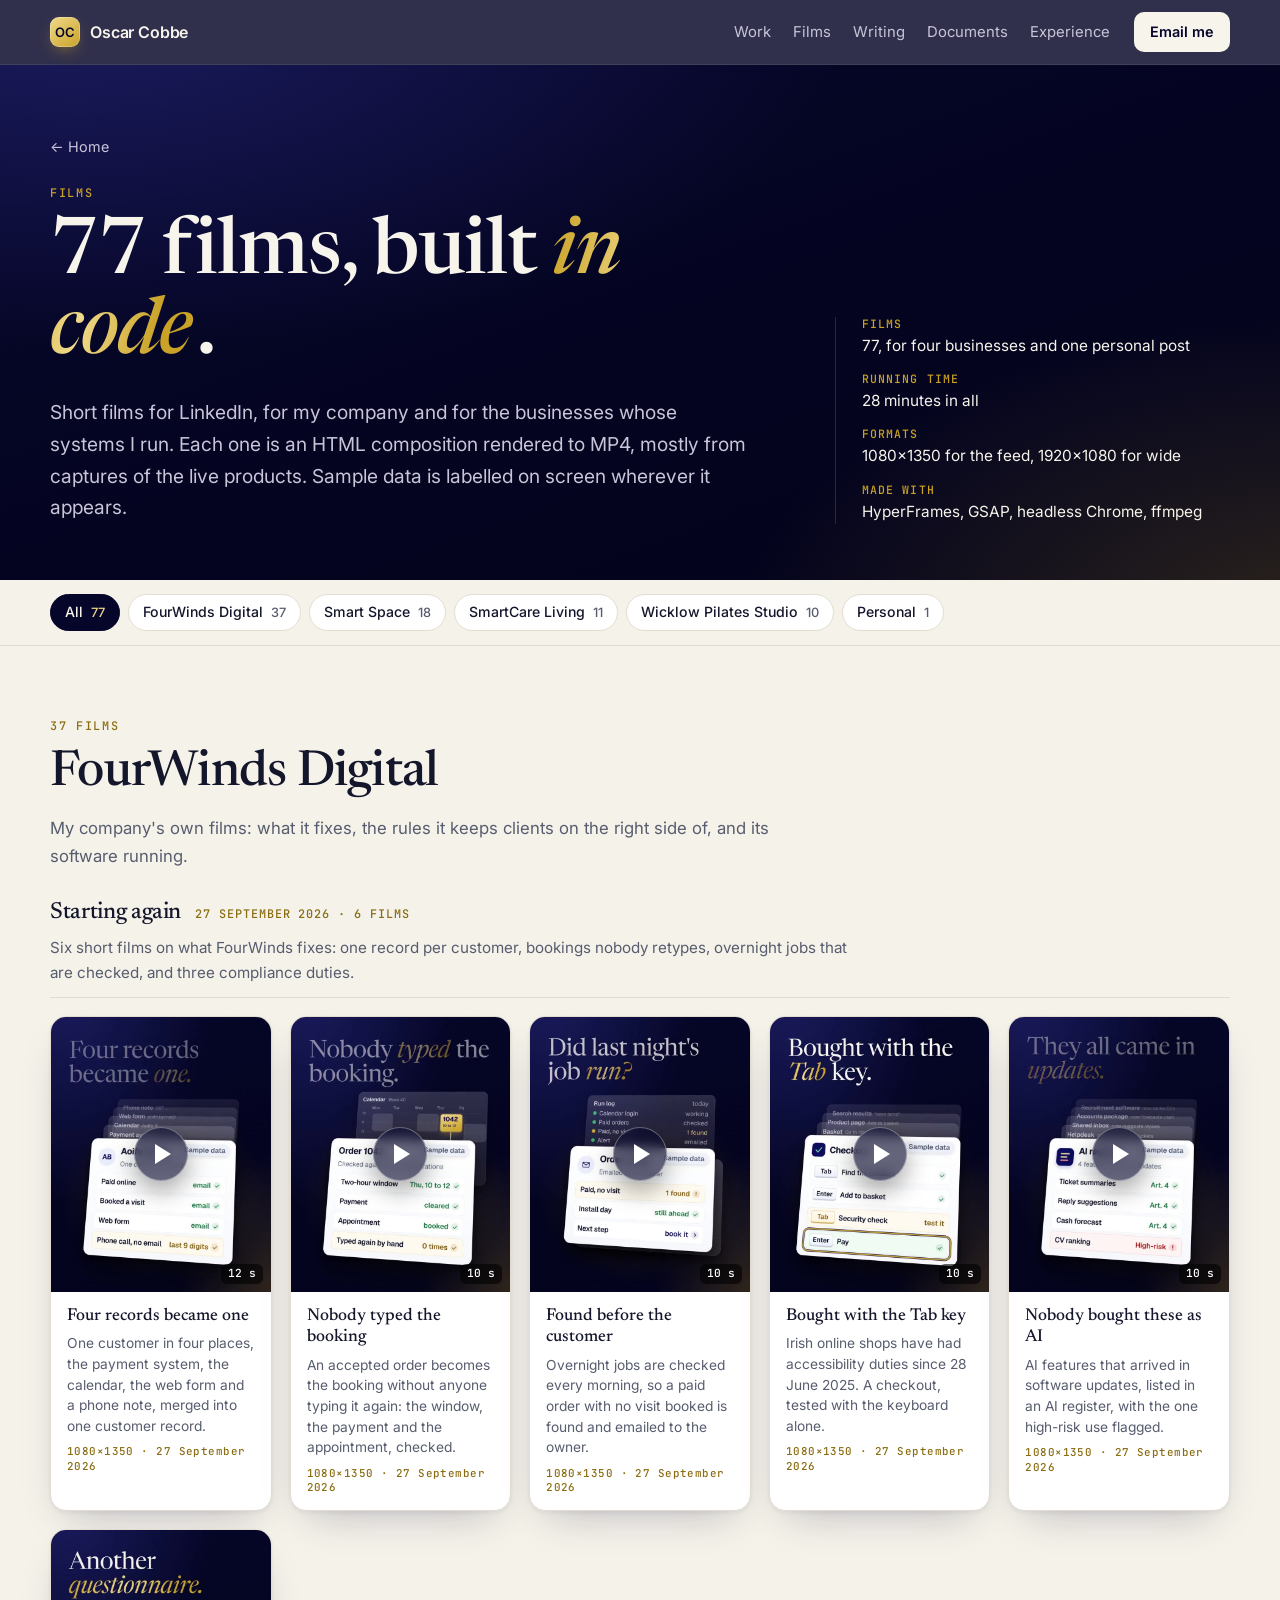
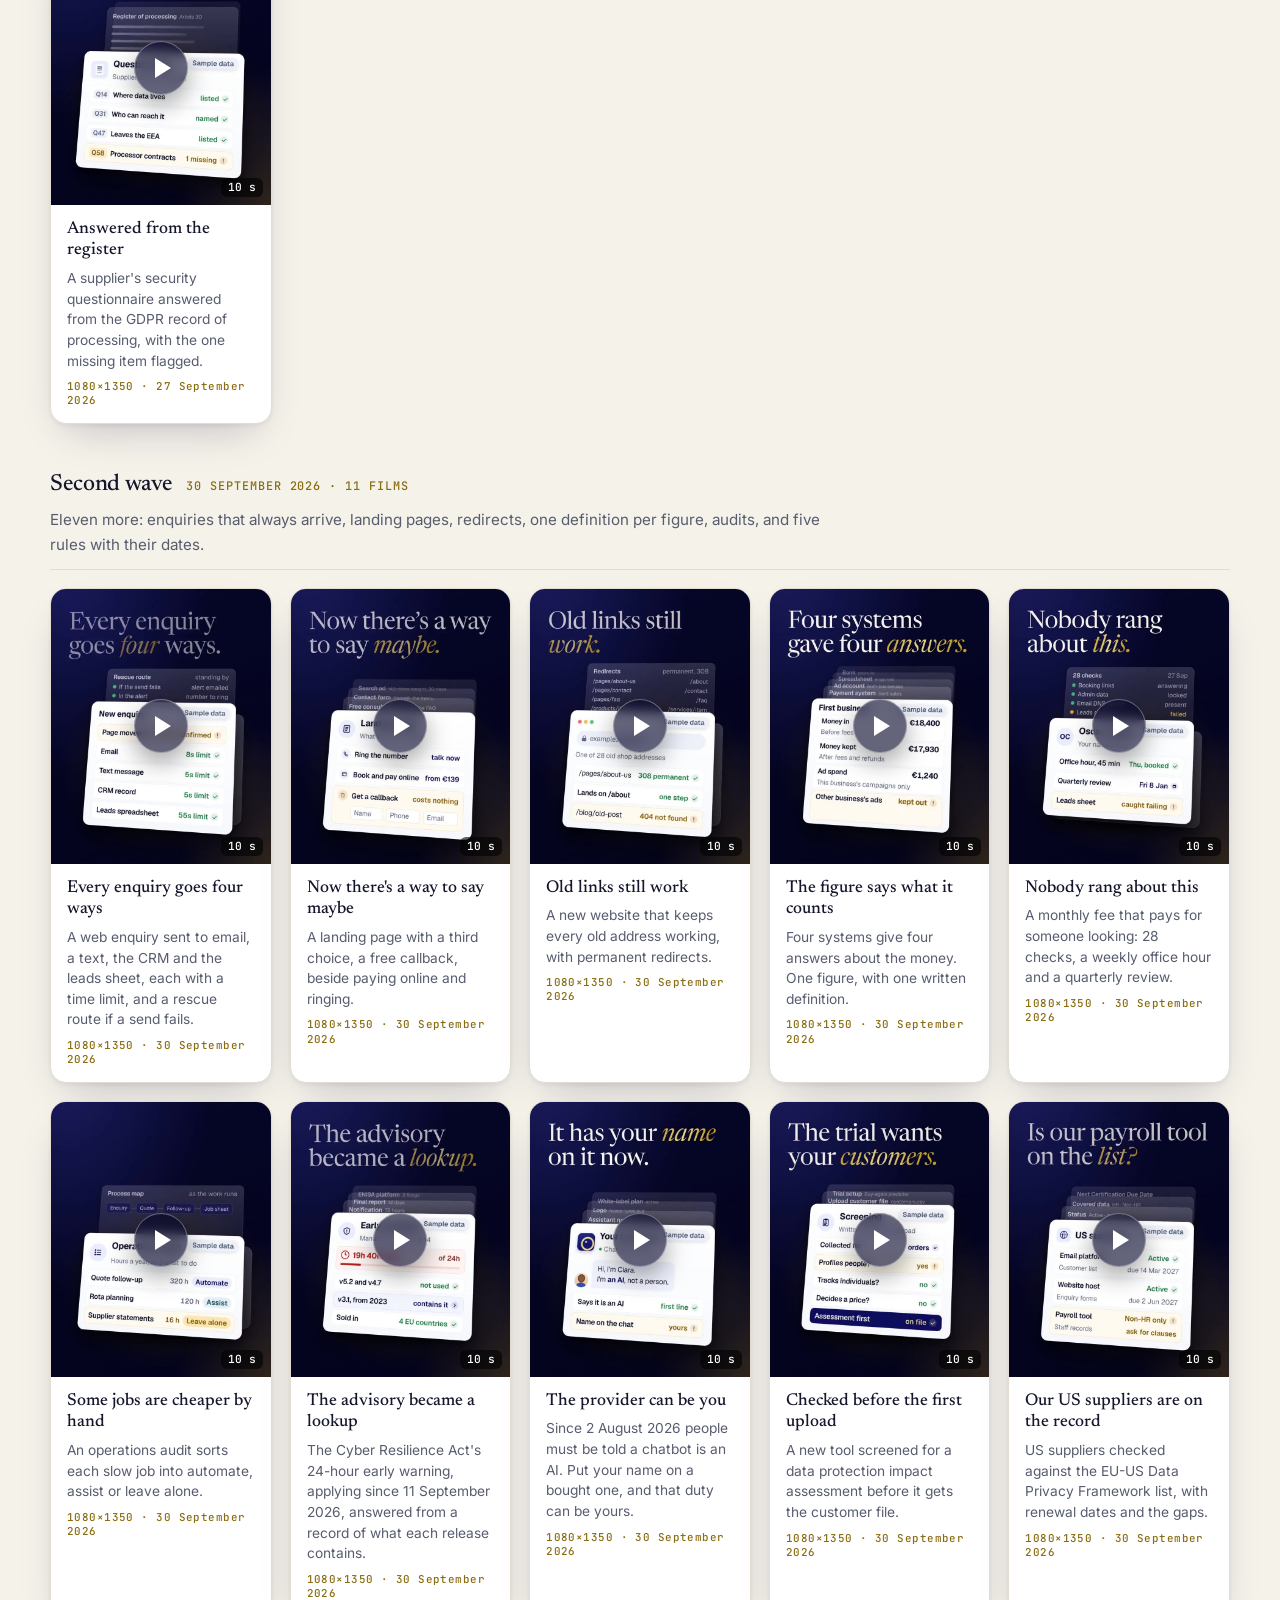
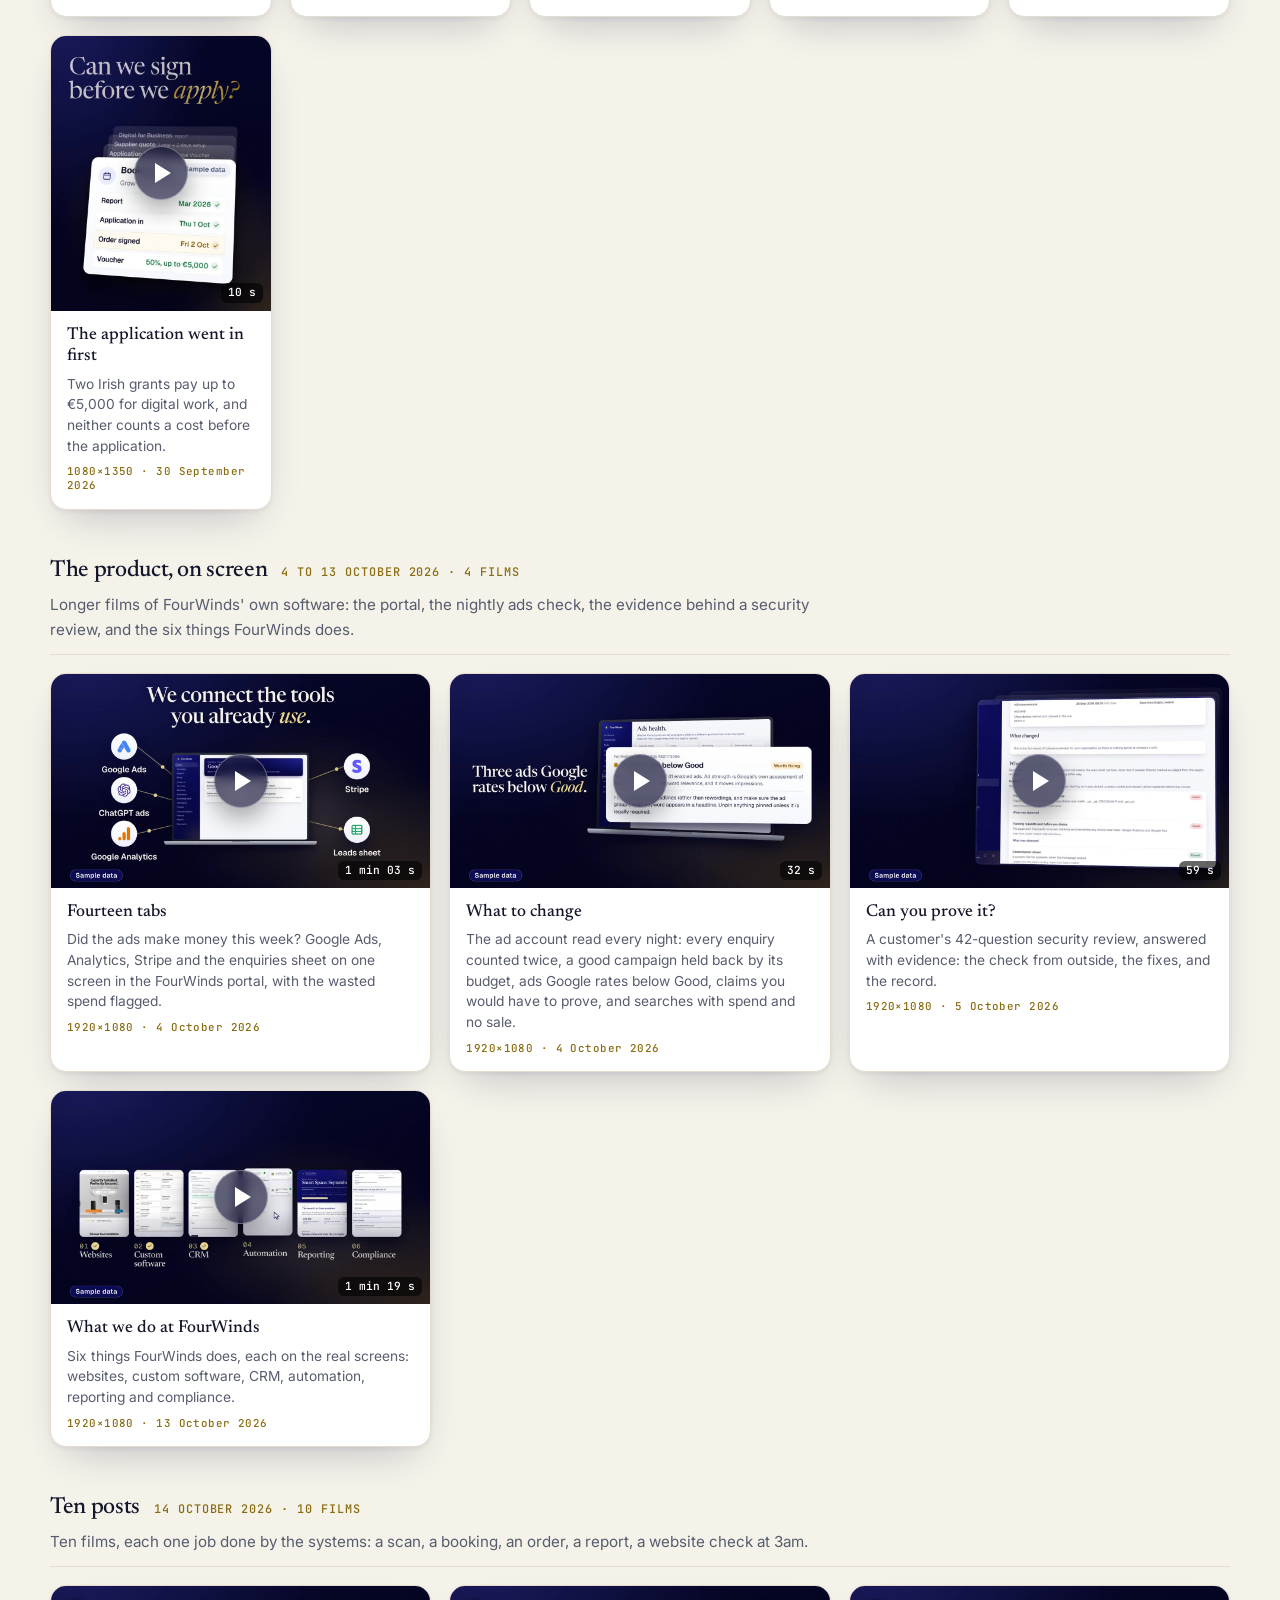
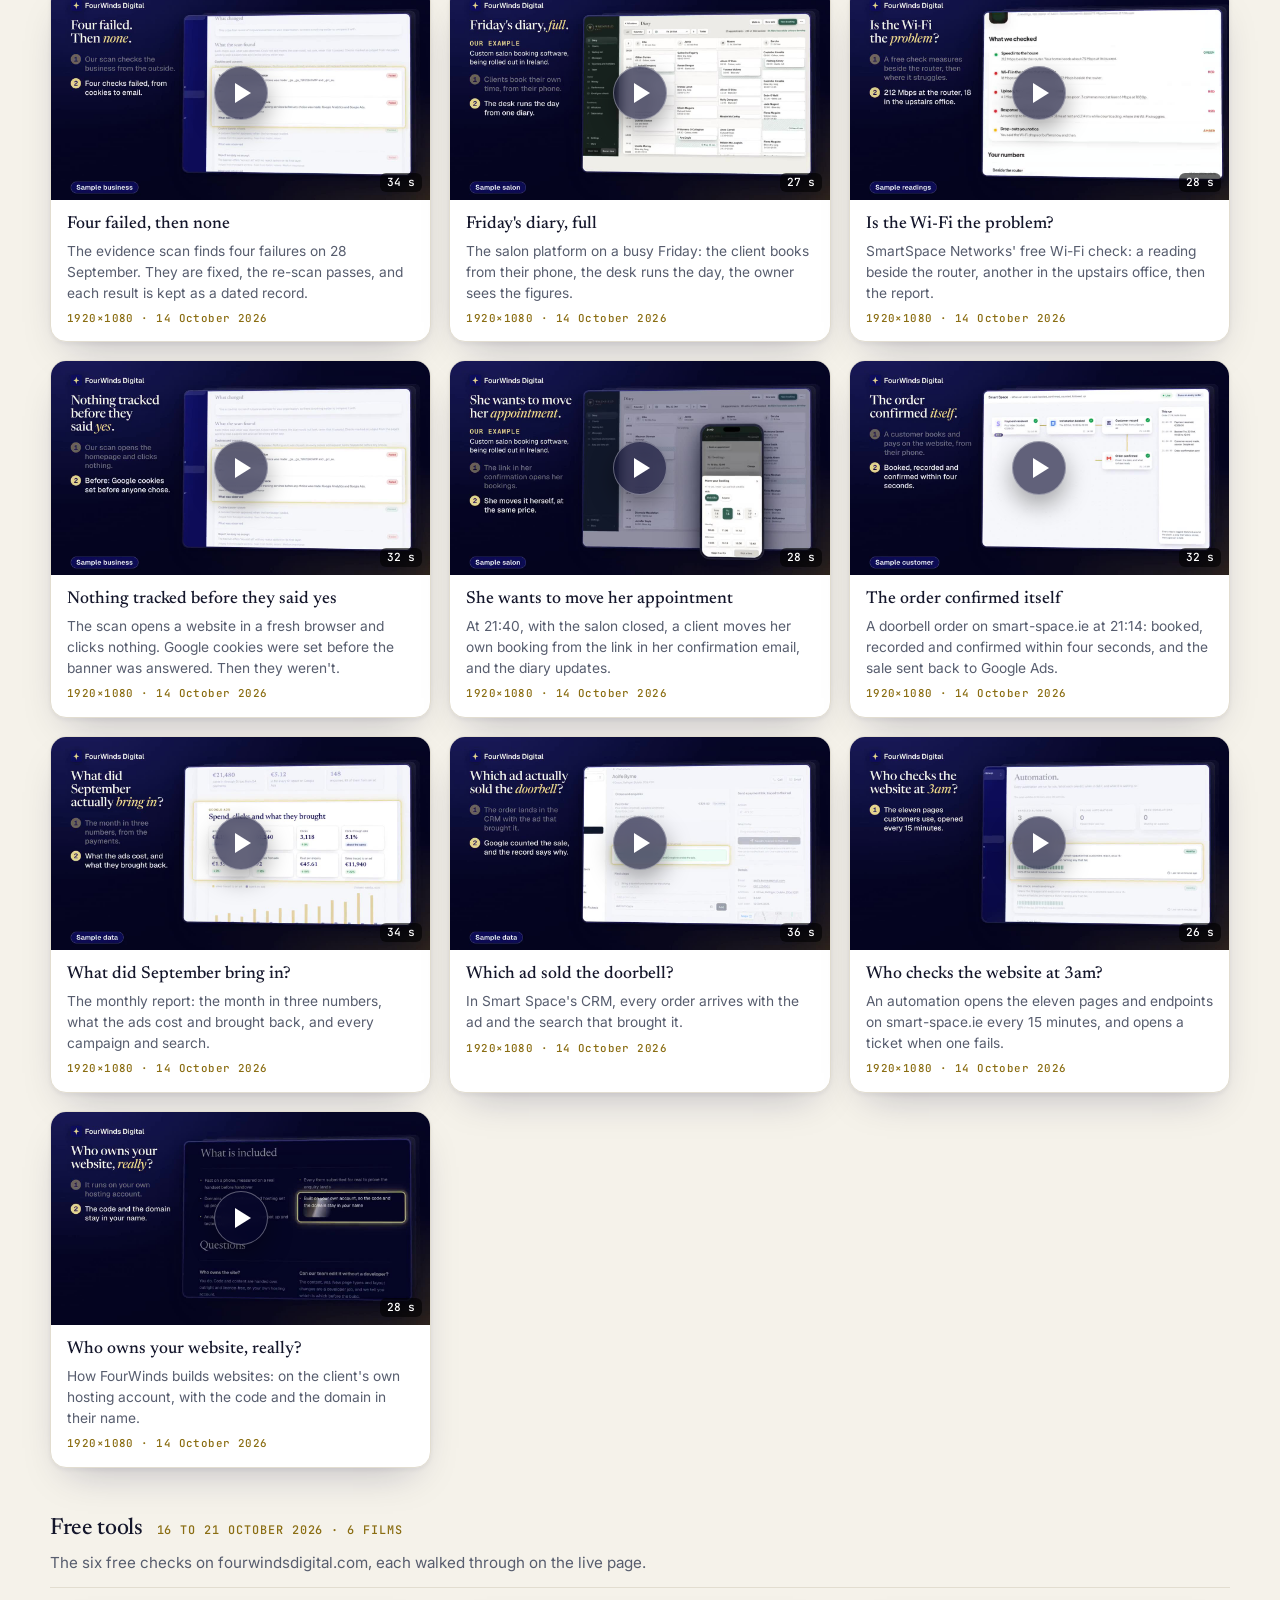
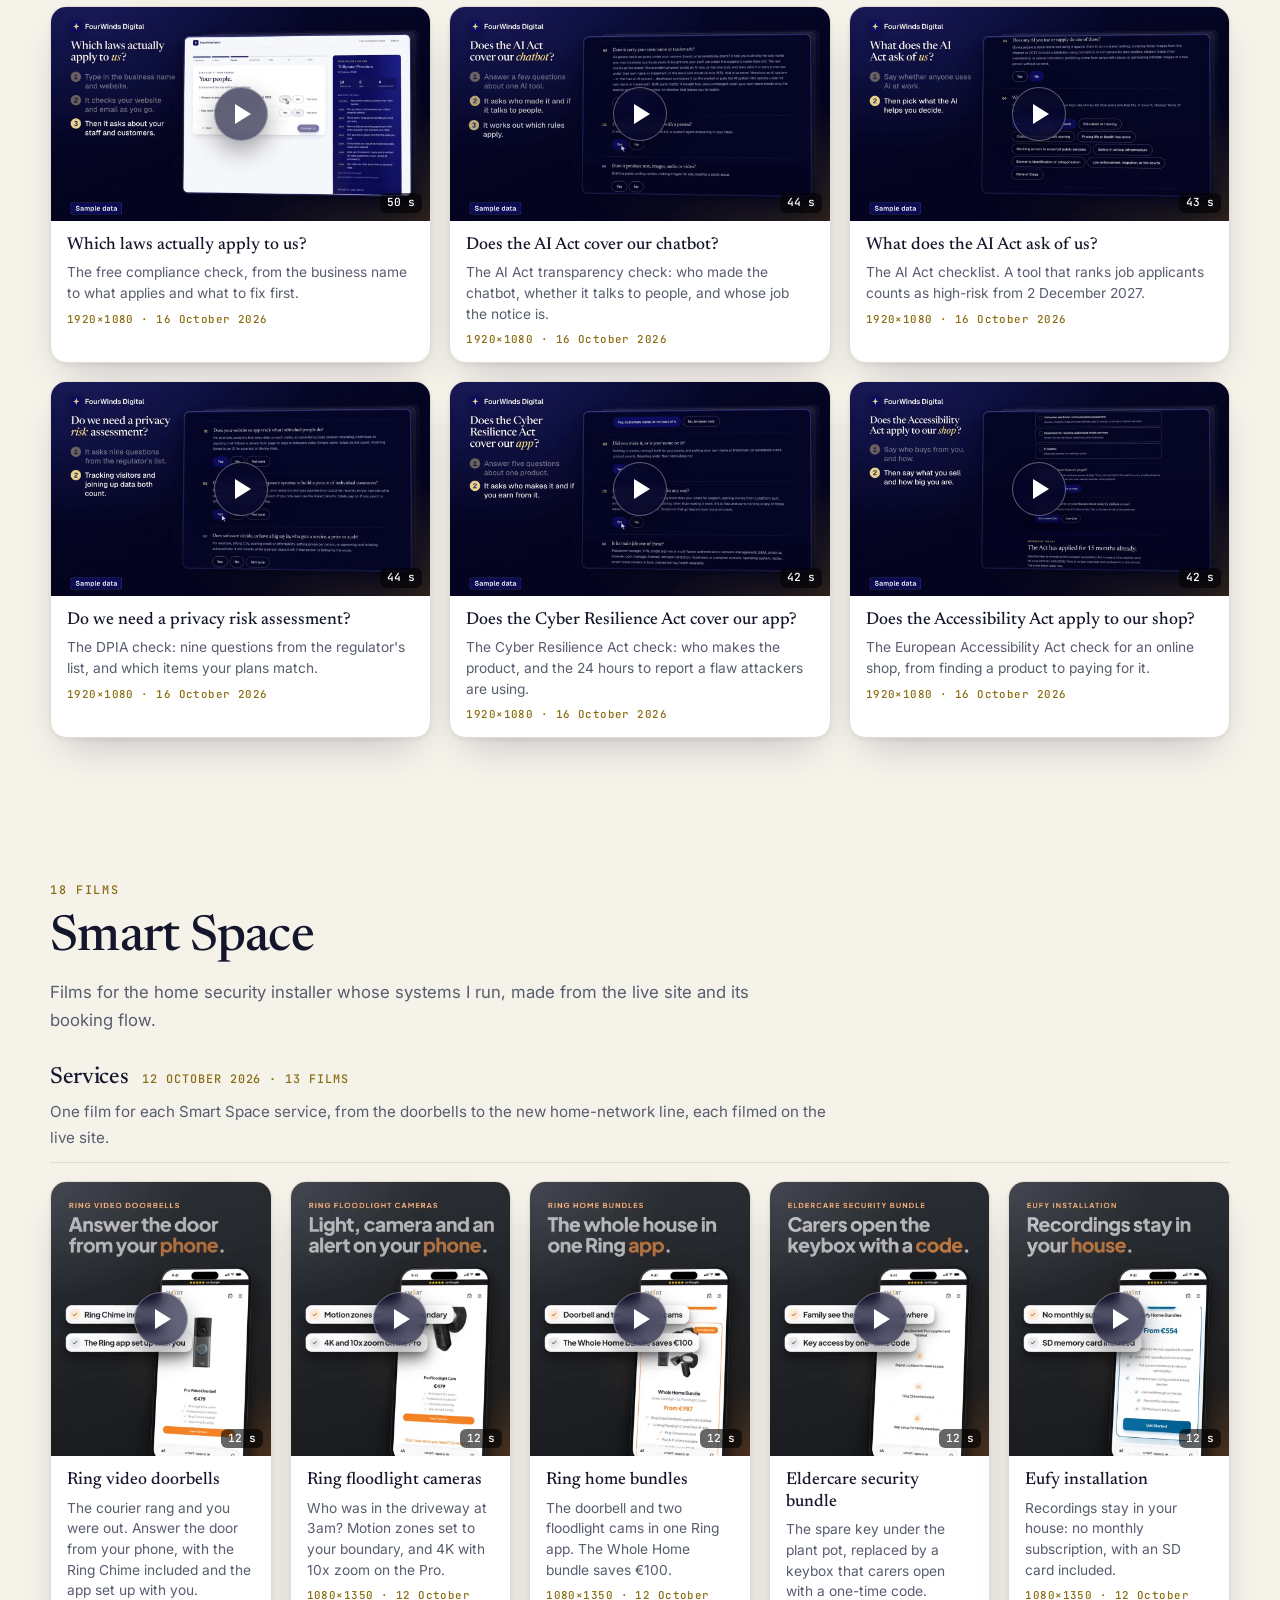
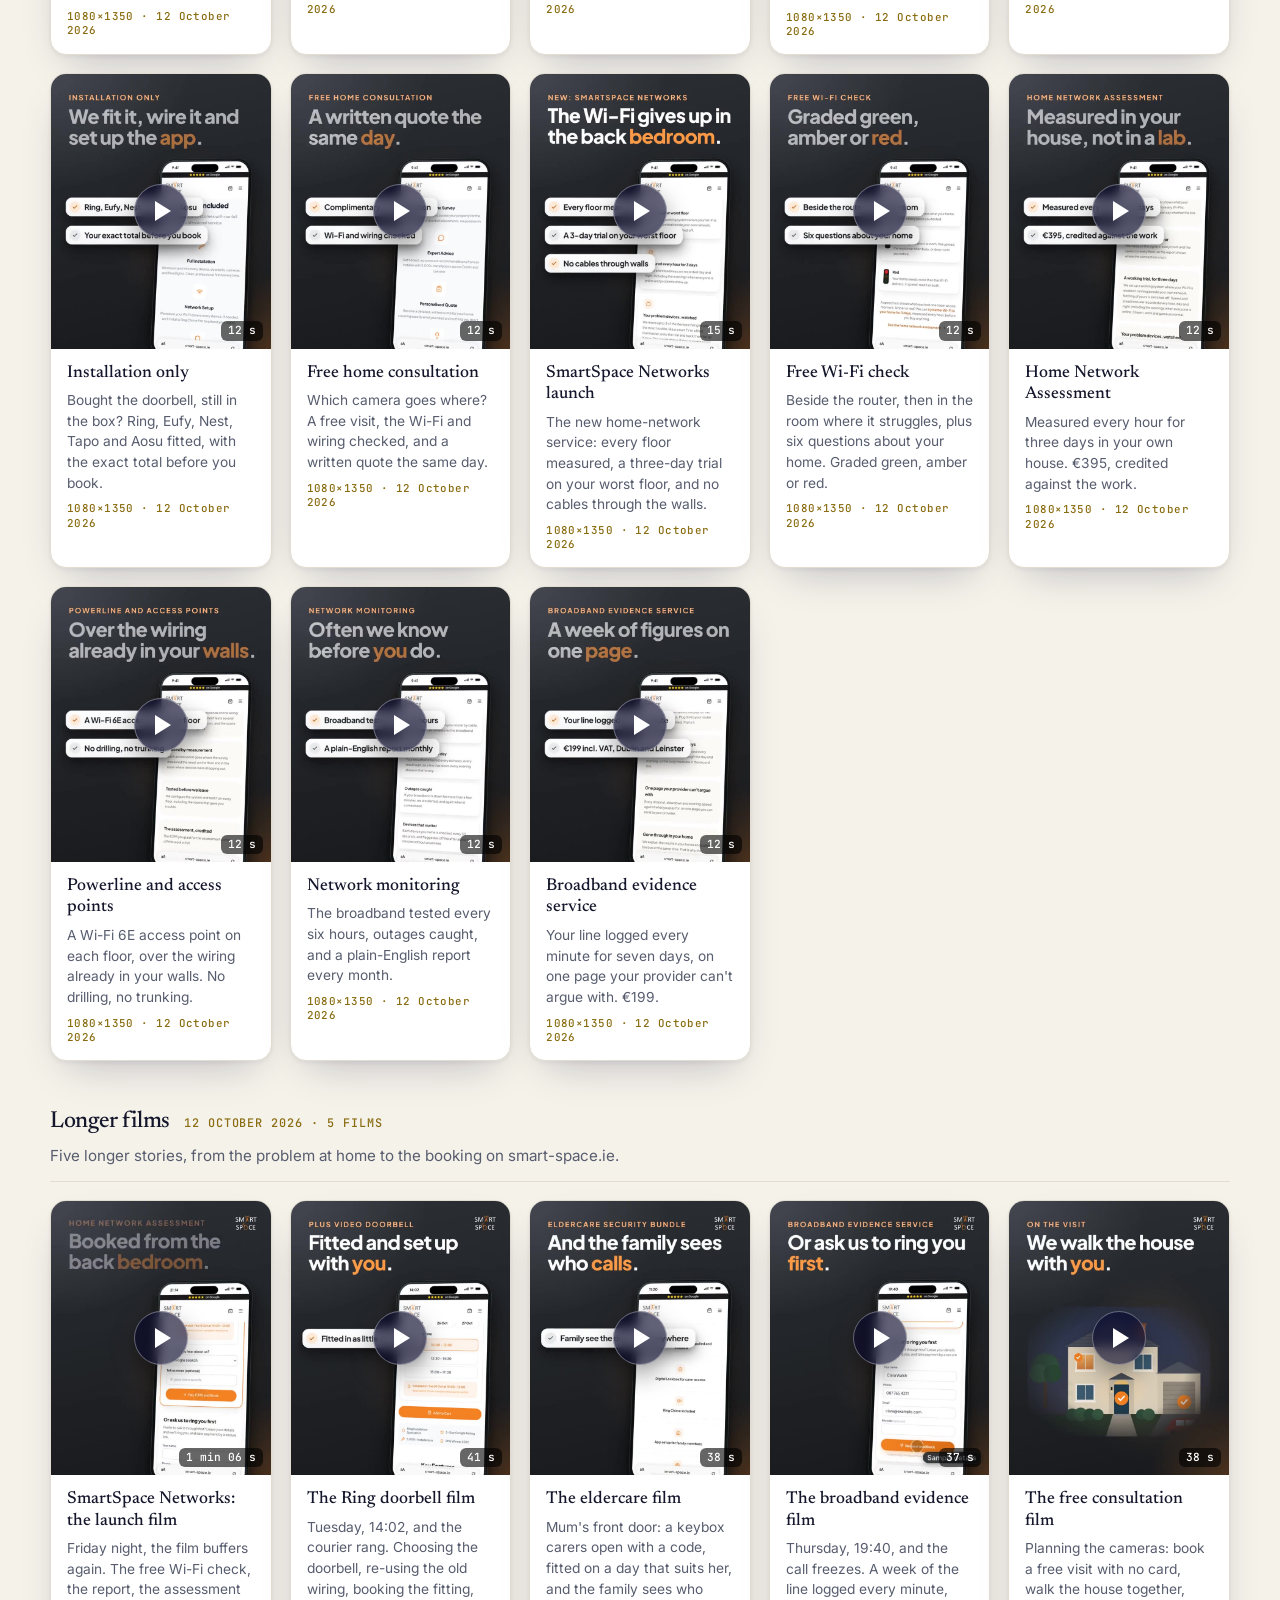
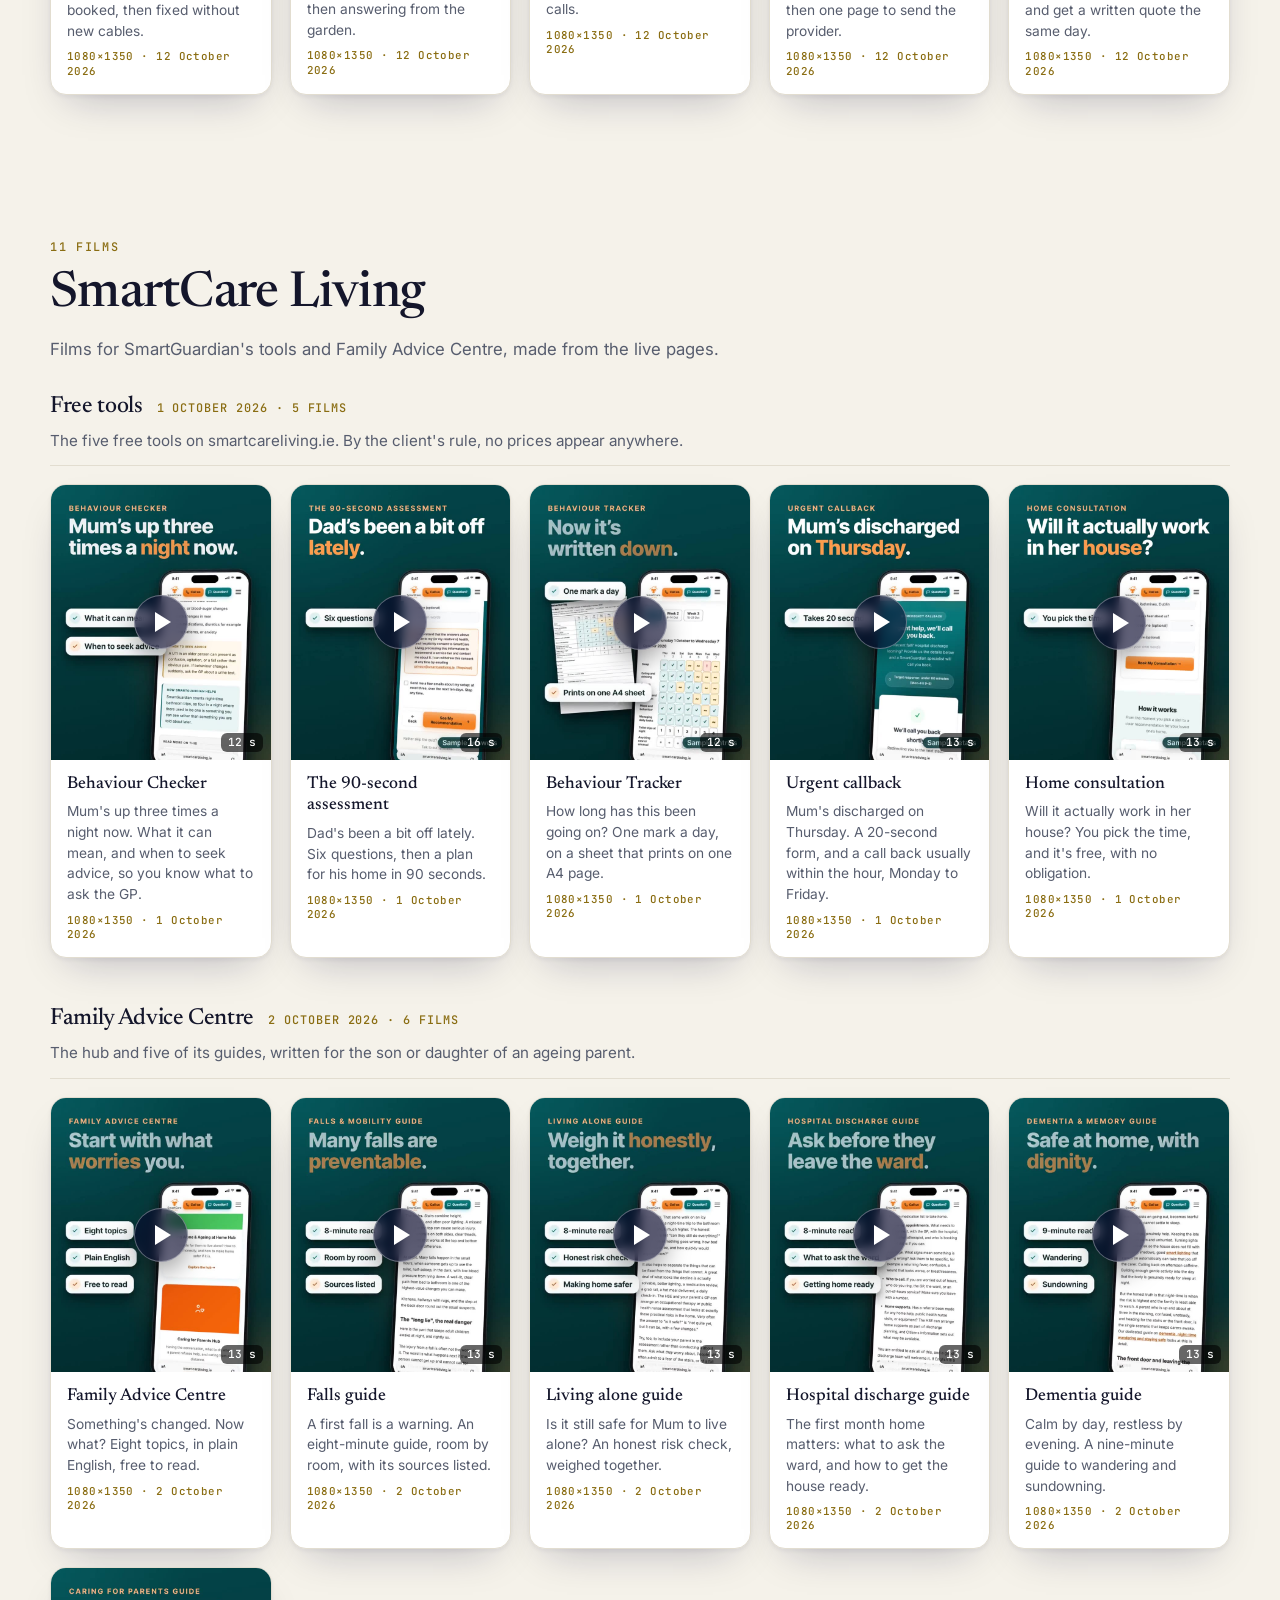
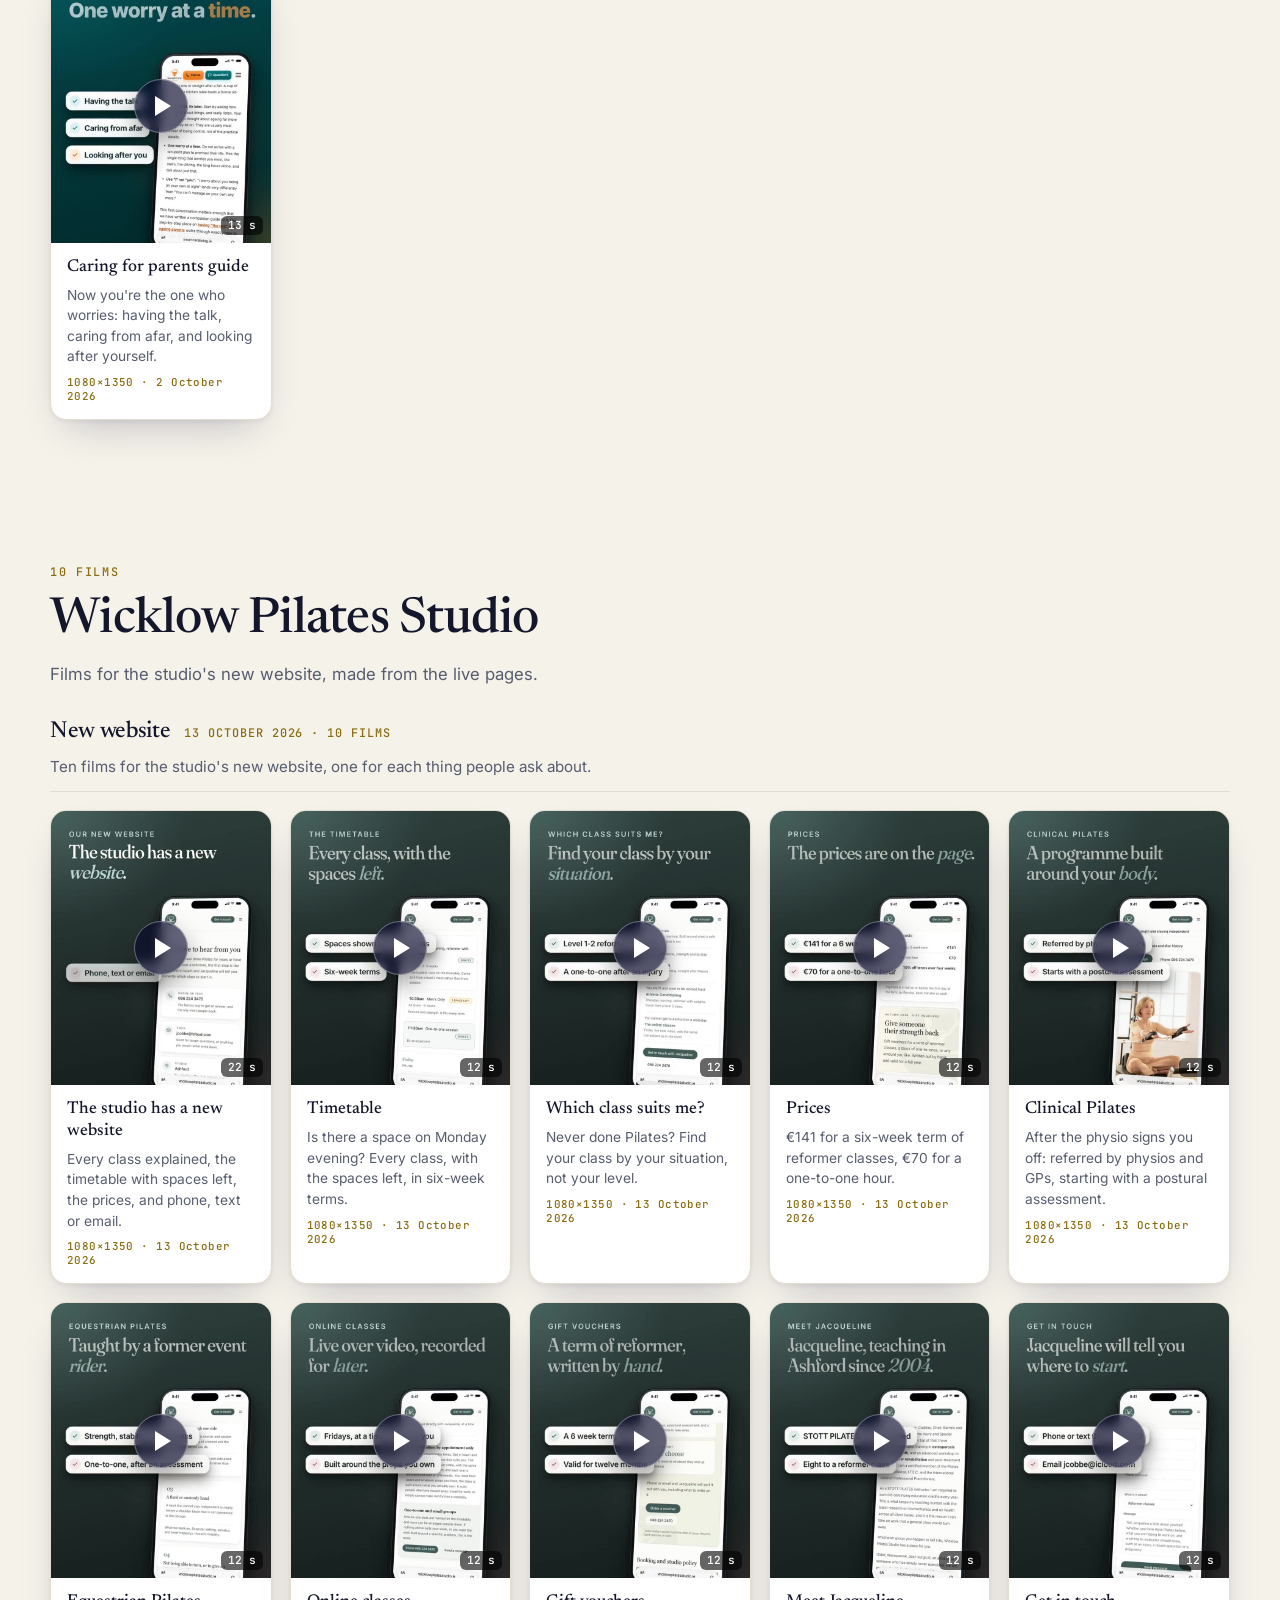
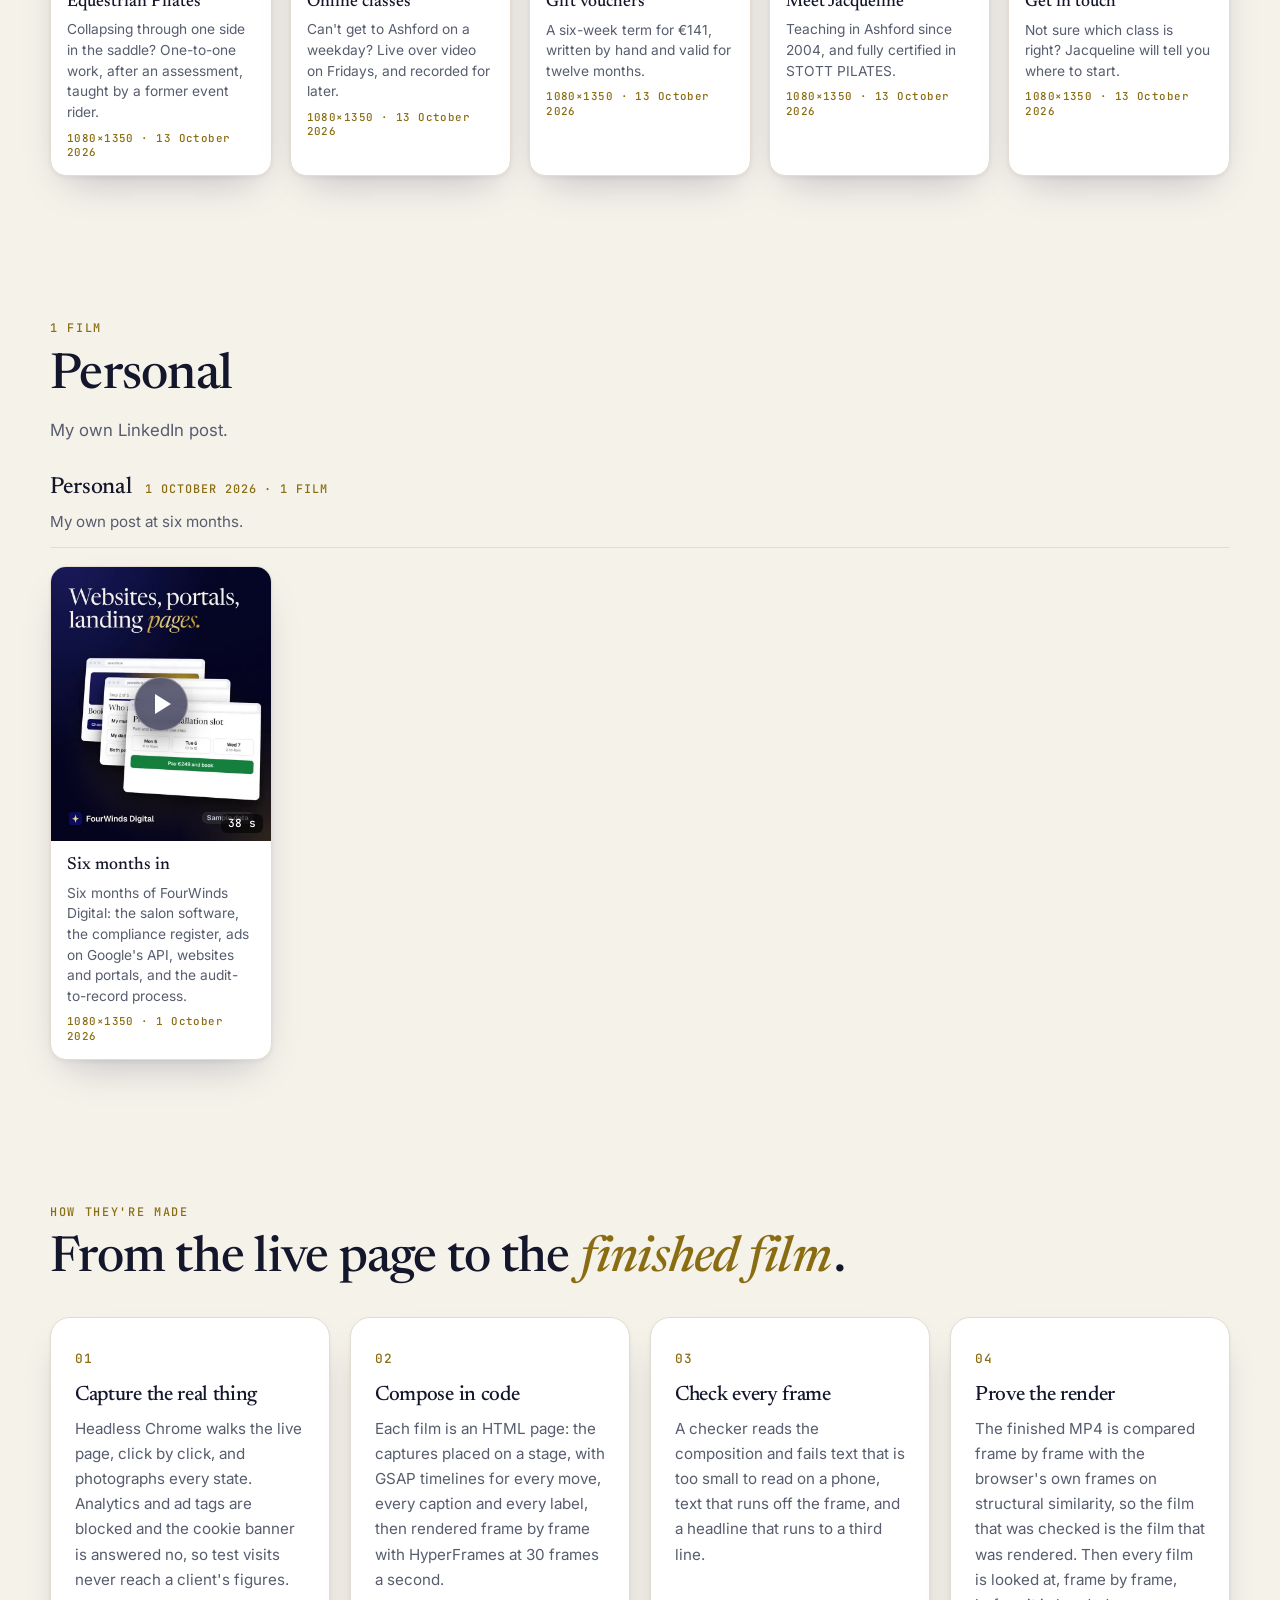
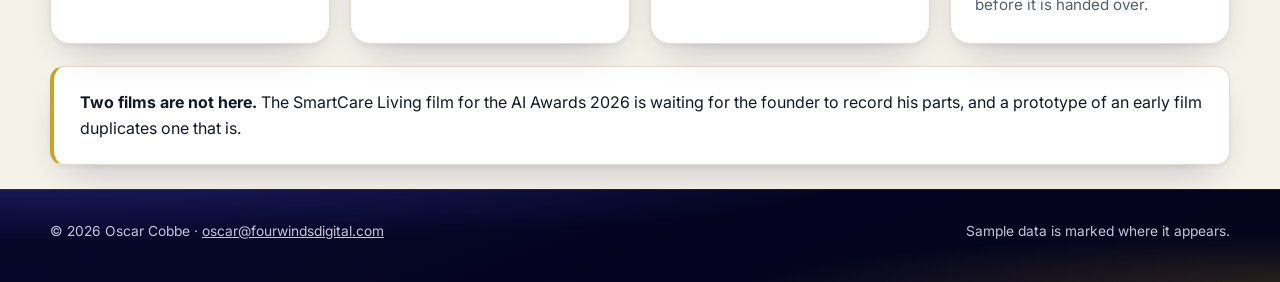
==== commit 3fb4f31c: "Writing, documents, a timeline and system diagrams A writing page listing all 93 articles and guides" ====
--- a/films.html
+++ b/films.html
@@ -15,7 +15,7 @@
 <link rel="preconnect" href="https://fonts.googleapis.com">
 <link rel="preconnect" href="https://fonts.gstatic.com" crossorigin>
 <link href="https://fonts.googleapis.com/css2?family=Inter:wght@400;500;600&family=JetBrains+Mono:wght@500&family=Newsreader:ital,opsz,wght@0,6..72,400;0,6..72,500;1,6..72,400;1,6..72,500&display=swap" rel="stylesheet">
-<link rel="stylesheet" href="/assets/style.css?v=3">
+<link rel="stylesheet" href="/assets/style.css?v=4">
 </head>
 <body>
 <a class="skip" href="#all">Skip to the films</a>
@@ -25,7 +25,8 @@
     <ul>
       <li><a href="/#work">Work</a></li>
       <li><a href="/films" aria-current="page">Films</a></li>
-      <li><a href="/#how">How I work</a></li>
+      <li><a href="/writing">Writing</a></li>
+      <li><a href="/documents">Documents</a></li>
       <li><a href="/#experience">Experience</a></li>
     </ul>
     <a class="cta" href="mailto:oscar@fourwindsdigital.com">Email me</a>
--- a/assets/style.css
+++ b/assets/style.css
@@ -334,3 +334,86 @@
 .ground .fshead h3 { color: var(--warm); }
 .ground .fshead span { color: var(--gold); }
 .ground .fshead p { color: var(--warm-mut); }
+
+/* Writing */
+.wlist { list-style: none; margin: 0; padding: 0; display: grid; grid-template-columns: repeat(auto-fill, minmax(320px, 1fr)); gap: 12px; }
+.wlist a { display: flex; flex-direction: column; gap: 4px; height: 100%; padding: 16px 18px; background: var(--card); border: 1px solid var(--line); border-radius: 14px; text-decoration: none; box-shadow: var(--shadow); transition: transform .15s; }
+.wlist a:hover { transform: translateY(-2px); }
+.wlist b { font: 500 1.06rem/1.3 var(--serif); }
+.wlist span { font: 500 .7rem/1.4 var(--mono); color: var(--mut); overflow-wrap: anywhere; }
+.wlist small { font: 500 .7rem/1.3 var(--mono); color: var(--accent); }
+.pills a.pill { text-decoration: none; }
+.pills a.pill:hover { border-color: var(--accent); color: var(--ink); }
+@media (max-width: 400px) { .wlist { grid-template-columns: 1fr; } }
+
+/* Documents */
+.docs { display: grid; gap: 26px; }
+.doc { display: grid; grid-template-columns: 300px 1fr; gap: 30px; background: var(--card); border: 1px solid var(--line); border-radius: 22px; padding: 26px; box-shadow: var(--shadow); }
+.dcover { display: block; border-radius: 10px; overflow: hidden; box-shadow: 0 20px 40px -20px rgba(6,6,42,.5), 0 0 0 1px var(--line); align-self: start; transition: transform .15s; }
+.dcover:hover { transform: translateY(-3px) rotate(-.4deg); }
+.dbody { display: flex; flex-direction: column; gap: 10px; min-width: 0; }
+.dbody .kicker { font: 500 .74rem/1.4 var(--mono); letter-spacing: .1em; text-transform: uppercase; color: var(--accent); }
+.dbody h3 { font-size: 1.7rem; }
+.dbody p { margin: 0; color: var(--mut); max-width: 70ch; }
+.dbody .go { font-weight: 600; color: var(--accent); text-decoration: none; }
+.dstrip { display: flex; gap: 10px; overflow-x: auto; padding: 8px 2px 10px; margin-top: 6px; scrollbar-width: thin; }
+.dstrip a { flex: none; width: 150px; border-radius: 6px; overflow: hidden; box-shadow: 0 0 0 1px var(--line), 0 8px 18px -10px rgba(6,6,42,.4); }
+.dgrid { display: grid; grid-template-columns: repeat(6, 1fr); gap: 18px; }
+.dz { margin: 0; background: var(--card); border: 1px solid var(--line); border-radius: 16px; overflow: hidden; box-shadow: var(--shadow); }
+.dz.wide { grid-column: span 6; }
+.dz.square { grid-column: span 2; }
+.dz.still { grid-column: span 2; }
+.dz img { width: 100%; }
+.dz figcaption { padding: 12px 16px 14px; display: flex; flex-direction: column; gap: 3px; }
+.dz b { font: 500 1.02rem/1.3 var(--serif); }
+.dz span { font: 500 .7rem/1.3 var(--mono); color: var(--accent); }
+@media (max-width: 860px) { .doc { grid-template-columns: 1fr; } .dcover { max-width: 320px; } .dz.square, .dz.still { grid-column: span 3; } }
+@media (max-width: 520px) { .dz.square, .dz.still { grid-column: span 6; } .doc { padding: 18px; } }
+
+/* Timeline and chart */
+.tlgrid { display: grid; grid-template-columns: 1fr 1fr; gap: 40px; align-items: start; }
+.chartbox { position: sticky; top: 90px; }
+.chart { width: 100%; height: auto; display: block; margin-top: 6px; }
+.chart .bar { fill: var(--navy-2); }
+.chart .bar.hi { fill: var(--gold); }
+.chart .axis { stroke: var(--line); stroke-width: 1.5; }
+.chart .val { font: 600 13px var(--sans); fill: var(--ink); }
+.chart .mon { font: 500 12px var(--mono); fill: var(--mut); }
+@media (prefers-color-scheme: dark) { .chart .bar { fill: #3a3a8a; } }
+.tl { list-style: none; margin: 0; padding: 0; border-left: 2px solid var(--line); }
+.tl li { position: relative; padding: 0 0 18px 24px; }
+.tl li::before { content: ""; position: absolute; left: -7px; top: 6px; width: 12px; height: 12px; border-radius: 50%; background: var(--paper); border: 2px solid var(--gold); }
+.tl .when { font: 500 .74rem/1.3 var(--mono); color: var(--accent); letter-spacing: .06em; text-transform: uppercase; }
+.tl p { margin: 3px 0 0; font-size: .97rem; }
+@media (max-width: 900px) { .tlgrid { grid-template-columns: 1fr; } .chartbox { position: static; } }
+
+/* Everything else */
+.more3 { display: grid; grid-template-columns: repeat(3, 1fr); gap: 20px; }
+.more3 a { display: flex; flex-direction: column; gap: 10px; padding: 28px; border-radius: 22px; text-decoration: none; color: var(--warm); background: rgba(255,255,255,.05); border: 1px solid rgba(255,255,255,.12); transition: transform .15s, background .15s; }
+.more3 a:hover { transform: translateY(-3px); background: rgba(255,255,255,.09); }
+.more3 b { font: 500 2.6rem/1 var(--serif); color: var(--gold-2); }
+.more3 h3 { font-size: 1.5rem; }
+.more3 p { margin: 0; color: var(--warm-mut); font-size: .95rem; }
+.more3 span { margin-top: auto; font-weight: 600; color: var(--gold); }
+@media (max-width: 860px) { .more3 { grid-template-columns: 1fr; } }
+
+/* System diagrams */
+.sysfeature, .feature.sysfeature { grid-template-columns: 1fr; gap: 22px; }
+.sysfeature > div:first-child { max-width: 70ch; }
+.sysbox { background: var(--card); border: 1px solid var(--line); border-radius: 18px; padding: 10px 6px; box-shadow: var(--shadow); overflow-x: auto; }
+.sysmap { display: block; width: 100%; min-width: 700px; height: auto; }
+.sysmap .colh { font: 500 11px var(--mono); letter-spacing: .12em; text-transform: uppercase; fill: var(--accent); }
+.sysmap .node rect { stroke-width: 1.2; }
+.sysmap .node.person rect { fill: var(--paper); stroke: var(--line); }
+.sysmap .node.app rect { fill: var(--navy-1); stroke: var(--navy-1); }
+.sysmap .node.svc rect { fill: var(--card); stroke: var(--line); }
+.sysmap .nt { font: 600 13.5px var(--sans); fill: var(--ink); }
+.sysmap .ns { font: 400 11px var(--sans); fill: var(--mut); }
+.sysmap .node.app .nt { fill: #f7f4ec; }
+.sysmap .node.app .ns { fill: #c9c5d8; }
+.sysmap .edge { fill: none; stroke: var(--gold); stroke-width: 1.6; opacity: .85; }
+.sysmap .ahead { fill: var(--gold); }
+.sysmap .elab rect { fill: var(--card); stroke: var(--line); }
+.sysmap .elab text { font: 500 10.5px var(--sans); fill: var(--ink); }
+@media (prefers-color-scheme: dark) { .sysmap .node.app rect { fill: #24246a; stroke: #3a3a8a; } }
+@media (min-width: 760px) { .sysfeature .fig figcaption { display: none; } }
